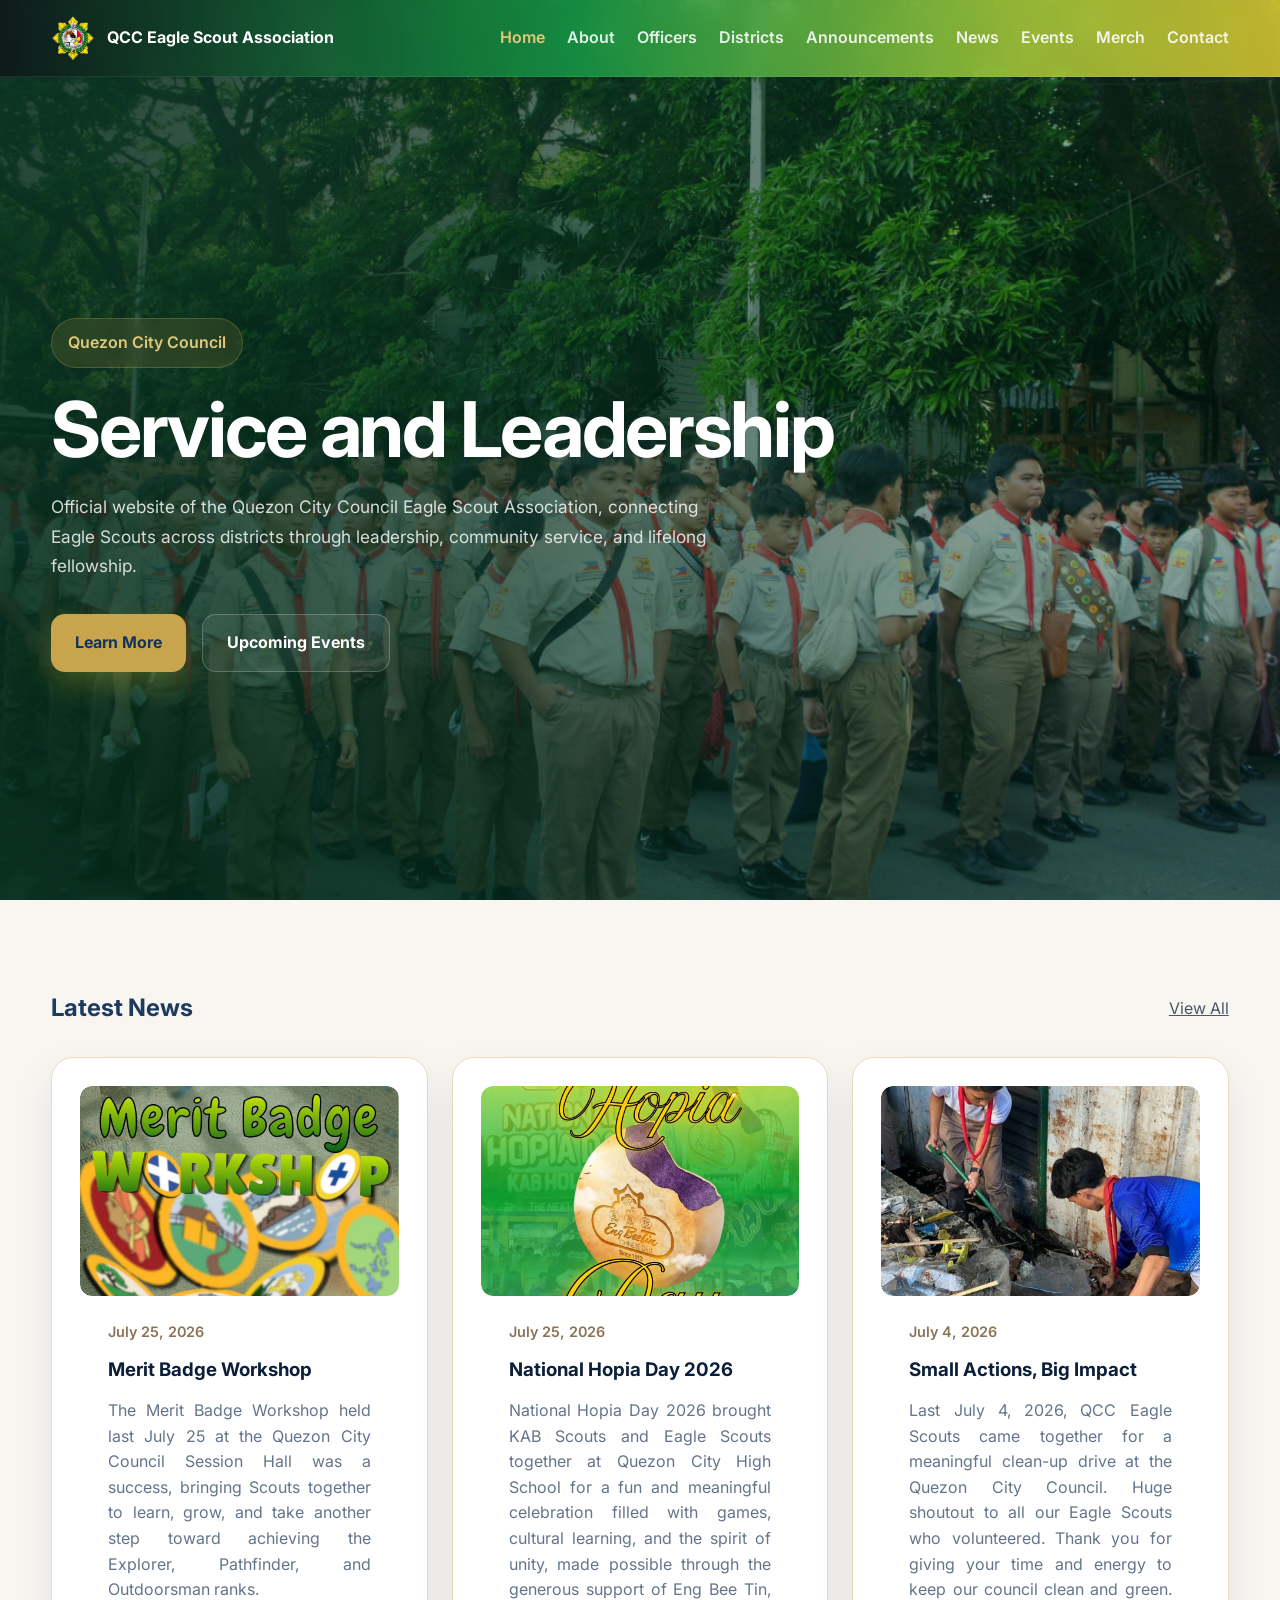
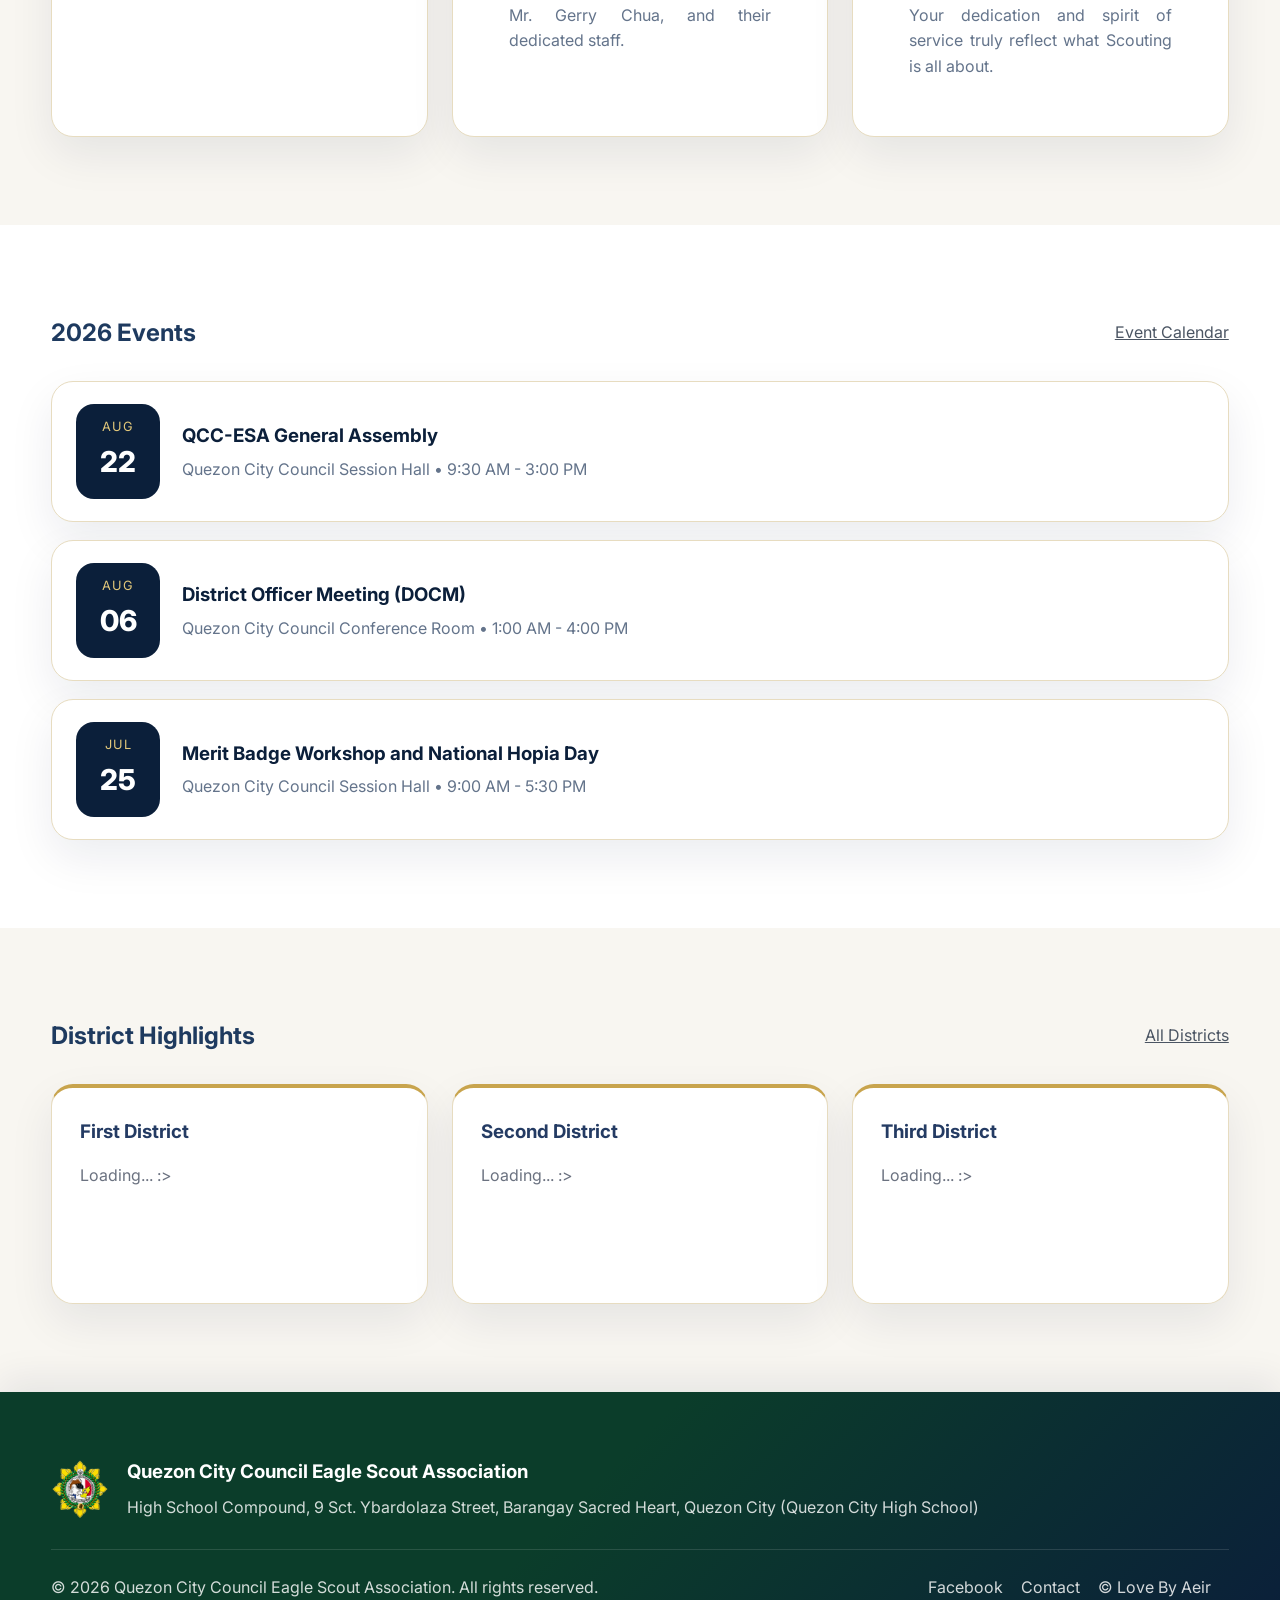
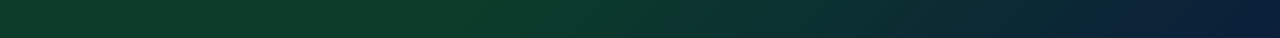
==== index.html @ 5781ea24 "add officer page adjust css" ====
<!DOCTYPE html>
<html lang="en">
<head>
  <meta charset="UTF-8" />
  <meta name="viewport" content="width=device-width, initial-scale=1.0" />
  <title>QCC Eagle Scout Association</title>

  <link rel="preconnect" href="https://fonts.googleapis.com">
  <link rel="preconnect" href="https://fonts.gstatic.com" crossorigin>
  <link href="https://fonts.googleapis.com/css2?family=Cormorant+Garamond:wght@500;600;700&family=Inter:wght@400;500;600;700&display=swap" rel="stylesheet">

  <link rel="stylesheet" href="css/style.css">
</head>
<body>

<header class="navbar">
  <div class="container nav-content">

    <a href="index.html" class="logo">
      <img src="images/logo.png" alt="QCC-ESA Logo">
      <span>QCC Eagle Scout Association</span>
    </a>

    <nav>
     <a href="index.html">Home</a>
     <a href="about.html">About</a>
     <a href="officers.html">Officers</a>
     <a href="districts.html">Districts</a>
     <a href="announcements.html">Announcements</a>
     <a href="news.html">News</a>
     <a href="events.html">Events</a>
     <a href="merch.html">Merch</a>
     <a href="contact.html">Contact</a>
    </nav>

  </div>
</header>

<section class="hero hero-index">

  <div class="hero-overlay"></div>

  <div class="container hero-content">

    <div class="hero-badge">
      Quezon City Council
    </div>

    <h1>
      Service and Leadership
    </h1>

    <p>
      Official website of the Quezon City Council Eagle Scout Association,
      connecting Eagle Scouts across districts through leadership,
      community service, and lifelong fellowship.
    </p>

    <div class="hero-buttons">
      <a href="about.html" class="btn btn-primary">
        Learn More
      </a>

      <a href="events.html" class="btn btn-secondary">
        Upcoming Events
      </a>
    </div>

</section>

<section class="section">

  <div class="container">

    <div class="section-header">
      <h2>Latest News</h2>
      <a href="news.html" class="view-all">
        View All
      </a>
    </div>

    <div class="grid three">

      <article class="card news-card">

        <div class="news-image">
          <img 
            src="images/news-merit-badge.jpg" 
            alt="Merit Badge Workshop"
          >
        </div>

        <div class="news-content">

          <span class="card-date">
            July 25, 2026
          </span>

          <h3>
            Merit Badge Workshop
          </h3>

          <p>
            The Merit Badge Workshop held last July 25 at the Quezon City
            Council Session Hall was a success, bringing Scouts together
            to learn, grow, and take another step toward achieving the
            Explorer, Pathfinder, and Outdoorsman ranks.
          </p>

        </div>

      </article>


      <article class="card news-card">

        <div class="news-image">
          <img 
            src="images/news-hopia-day.jpg" 
            alt="National Hopia Day 2026"
          >
        </div>

        <div class="news-content">

          <span class="card-date">
            July 25, 2026
          </span>

          <h3>
            National Hopia Day 2026
          </h3>

          <p>
            National Hopia Day 2026 brought KAB Scouts and Eagle Scouts
            together at Quezon City High School for a fun and meaningful
            celebration filled with games, cultural learning, and the
            spirit of unity, made possible through the generous support
            of Eng Bee Tin, Mr. Gerry Chua, and their dedicated staff.
          </p>

        </div>

      </article>


      <article class="card news-card">

        <div class="news-image">
          <img 
            src="images/news-cleanup.jpg" 
            alt="Community Clean-up Drive"
          >
        </div>

        <div class="news-content">

          <span class="card-date">
            July 4, 2026
          </span>

          <h3>
            Small Actions, Big Impact
          </h3>

          <p>
            Last July 4, 2026, QCC Eagle Scouts came together for a
            meaningful clean-up drive at the Quezon City Council.
            Huge shoutout to all our Eagle Scouts who volunteered.
            Thank you for giving your time and energy to keep our
            council clean and green. Your dedication and spirit of
            service truly reflect what Scouting is all about.
          </p>

        </div>

      </article>

    </div>

  </div>

</section>

<section class="section section-light">

  <div class="container">

    <div class="section-header">
      <h2>2026 Events</h2>
      <a href="events.html" class="view-all">
        Event Calendar
      </a>
    </div>

    <div class="events-list">

      <div class="event-item">

        <div class="event-date">
          <span class="month">AUG</span>
          <span class="day">22</span>
        </div>

        <div class="event-info">
          <h3>QCC-ESA General Assembly</h3>
          <p>Quezon City Council Session Hall • 9:30 AM - 3:00 PM</p>
        </div>

      </div>

      <div class="event-item">

        <div class="event-date">
          <span class="month">AUG</span>
          <span class="day">06</span>
        </div>

        <div class="event-info">
          <h3>District Officer Meeting (DOCM)</h3>
          <p>Quezon City Council Conference Room • 1:00 AM - 4:00 PM</p>
        </div>

      </div>

      <div class="event-item">

        <div class="event-date">
          <span class="month">JUL</span>
          <span class="day">25</span>
        </div>

        <div class="event-info">
          <h3>Merit Badge Workshop and National Hopia Day</h3>
          <p>Quezon City Council Session Hall • 9:00 AM - 5:30 PM</p>
        </div>

      </div>

    </div>

  </div>

</section>

<section class="section">

  <div class="container">

    <div class="section-header">
      <h2>District Highlights</h2>
      <a href="districts.html" class="view-all">
        All Districts
      </a>
    </div>

    <div class="grid three">

      <div class="card district-card">

        <h3>First District</h3>

        <p>
          Loading... :>
        </p>

      </div>

      <div class="card district-card">

        <h3>Second District</h3>

        <p>
          Loading... :>
        </p>

      </div>

      <div class="card district-card">

        <h3>Third District</h3>

        <p>
          Loading... :>
        </p>

      </div>

    </div>

  </div>

</section>

<footer class="footer">

  <div class="container footer-content">

    <div class="footer-brand">

      <img src="images/logo.png" alt="QCC-ESA Logo">

      <div>

        <h3>Quezon City Council Eagle Scout Association</h3>

        <p>
          High School Compound, 9 Sct. Ybardolaza Street, Barangay Sacred Heart, Quezon City (Quezon City High School)
        </p>

      </div>

    </div>

    <div class="footer-bottom">

      <p>© 2026 Quezon City Council Eagle Scout Association. All rights reserved.</p>

      <div class="footer-links">
        <a href="https://www.facebook.com/qceaglescout" target="_blank" rel="noreferrer">Facebook</a>
        <a href="contact.html">Contact</a>
         <a href="https://www.facebook.com/aeirplx" target="_blank" rel="noopener noreferrer">
    © Love By Aeir
  </a>
</p>
      </div>

    </div>

  </div>

</footer>

<script src="js/script.js"></script>


</body>
</html>
---- css/style.css ----
@import url('https://fonts.googleapis.com/css2?family=Inter:wght@400;500;600;700;800&display=swap');

/* ============================================================
   QCC-ESA MODERN UI
   COMPLETE CSS
   ============================================================ */


/* ============================================================
   1. VARIABLES
   ============================================================ */

:root {
  --navy: #0b1f3a;
  --navy-light: #13294b;

  --green: #169d48;
  --green-dark: #0e7a3a;
  --green-light: #8fcb3c;

  --gold: #c8a44d;
  --gold-light: #e3c87a;

  --ivory: #f8f6f1;
  --white: #ffffff;

  --text: #1f2937;
  --muted: #64748b;

  --border: #e7dcc0;

  --shadow: 0 18px 45px rgba(11, 31, 58, 0.08);
}


/* ============================================================
   2. RESET / BASE
   ============================================================ */

* {
  margin: 0;
  padding: 0;
  box-sizing: border-box;
}

html {
  scroll-behavior: smooth;
}

body {
  font-family: 'Inter', sans-serif;
  background: var(--ivory);
  color: var(--text);
  line-height: 1.7;
}

img {
  max-width: 100%;
  display: block;
}

.container {
  width: min(1180px, 92%);
  margin: 0 auto;
}


/* ============================================================
   3. NAVBAR
   ============================================================ */

.navbar {
  position: fixed;
  inset: 0 0 auto 0;
  z-index: 1000;

  background: linear-gradient(
    90deg,
    rgba(14, 22, 25, 0.88) 0%,
    rgba(22, 157, 72, 0.82) 45%,
    rgba(184, 216, 61, 0.78) 80%,
    rgba(237, 215, 52, 0.78) 100%
  ) !important;

  backdrop-filter: blur(10px);
  -webkit-backdrop-filter: blur(10px);

  border-bottom: 1px solid rgba(255, 255, 255, 0.08);

  box-shadow:
    0 4px 20px rgba(8, 54, 31, 0.12);
}

.navbar::before {
  content: "";

  position: absolute;
  top: 0;
  left: -35%;

  width: 25%;
  height: 100%;

  background: linear-gradient(
    90deg,
    transparent,
    rgba(255, 255, 255, 0.18),
    transparent
  );

  transform: skewX(-20deg);

  animation: navbarShine 8s ease-in-out infinite;

  pointer-events: none;
}

@keyframes navbarShine {

  0% {
    left: -35%;
  }

  55% {
    left: 120%;
  }

  100% {
    left: 120%;
  }

}

.navbar .nav-content {
  position: relative;
  z-index: 2;
}

.nav-content {
  display: flex;
  align-items: center;
  justify-content: space-between;

  padding: 16px 0;
}

.logo {
  display: flex;
  align-items: center;

  gap: 12px;

  text-decoration: none;
  color: var(--white);

  font-weight: 700;
}

.logo img {
  width: 44px;
  height: 44px;
}

nav {
  display: flex;
  gap: 22px;
}

nav a {
  color: rgba(255, 255, 255, 0.88);

  text-decoration: none;

  font-weight: 600;

  transition: color 0.25s ease;
}

nav a:hover,
nav a.active {
  color: var(--gold-light);
}


/* ============================================================
   4. HERO
   ============================================================ */

.hero {
  position: relative;

  min-height: 100vh;

  display: flex;
  align-items: center;
}


/* INDEX */

.hero-index {
  background:
    linear-gradient(
      90deg,
      rgba(5, 45, 27, 0.88) 0%,
      rgba(5, 45, 27, 0.72) 40%,
      rgba(5, 45, 27, 0.52) 70%,
      rgba(5, 45, 27, 0.38) 100%
    ),
    url('../images/hero-index.jpg') center/cover no-repeat;
}


/* ABOUT */

.hero-about {
  background:
    linear-gradient(
      90deg,
      rgba(11, 31, 58, 0.88) 0%,
      rgba(11, 31, 58, 0.72) 40%,
      rgba(11, 31, 58, 0.52) 70%,
      rgba(11, 31, 58, 0.38) 100%
    ),
    url('../images/hero-about.jpg') center/cover no-repeat;
}


/* OFFICERS */

.hero-officers {
  background:
    linear-gradient(
      90deg,
      rgba(7, 29, 53, 0.88) 0%,
      rgba(7, 29, 53, 0.72) 40%,
      rgba(7, 29, 53, 0.52) 70%,
      rgba(7, 29, 53, 0.38) 100%
    ),
    url('../images/hero-officers.jpg') center/cover no-repeat;
}

.hero-overlay {
  position: absolute;
  inset: 0;
}

.hero-content {
  position: relative;
  z-index: 2;

  color: var(--white);

  padding-top: 90px;
}

.hero-badge {
  display: inline-flex;
  align-items: center;

  padding: 10px 16px;

  border-radius: 999px;

  background: rgba(200, 164, 77, 0.15);

  color: var(--gold-light);

  border: 1px solid rgba(200, 164, 77, 0.28);

  margin-bottom: 22px;

  font-weight: 600;

  backdrop-filter: blur(8px);
}

.hero h1 {
  font-size: clamp(2.8rem, 6vw, 4.8rem);

  line-height: 1.05;

  letter-spacing: -0.03em;

  max-width: 860px;

  margin-bottom: 22px;
}

.hero p {
  max-width: 680px;

  color: rgba(255, 255, 255, 0.82);

  font-size: 1.08rem;

  margin-bottom: 34px;
}

.hero-buttons {
  display: flex;

  gap: 16px;

  flex-wrap: wrap;
}


/* ============================================================
   5. BUTTONS
   ============================================================ */

.btn {
  display: inline-flex;

  align-items: center;
  justify-content: center;

  padding: 14px 24px;

  border-radius: 14px;

  text-decoration: none;

  font-weight: 700;

  transition:
    transform 0.2s ease,
    box-shadow 0.2s ease;
}

.btn:hover {
  transform: translateY(-2px);
}

.btn-primary {
  background: var(--gold);

  color: #12345a;

  box-shadow:
    0 12px 30px rgba(237, 215, 52, 0.25);
}

.btn-secondary {
  color: var(--white);

  border: 1px solid rgba(255, 255, 255, 0.22);

  background: rgba(255, 255, 255, 0.06);
}


/* ============================================================
   6. SECTIONS
   ============================================================ */

.section {
  padding: 88px 0;
}

.section-light {
  background: var(--white);
}

.section-header {
  display: flex;

  align-items: center;
  justify-content: space-between;

  margin-bottom: 28px;

  gap: 16px;
}

.section h2 {
  color: #1e3a5f;
}

.view-all {
  color: #4b5563;
}

.view-all:hover {
  color: #c8a44d;
}


/* ============================================================
   7. GENERIC GRIDS
   ============================================================ */

.grid {
  display: grid;

  gap: 24px;
}

.grid.three {
  grid-template-columns:
    repeat(3, minmax(0, 1fr));
}

.grid.two {
  display: grid;

  grid-template-columns:
    repeat(2, minmax(0, 1fr));

  gap: 24px;
}


/* ============================================================
   8. GENERIC CARDS
   ============================================================ */

.card {
  height: auto;

  min-height: 220px;

  overflow: visible;

  background: var(--white);

  border: 1px solid var(--border);

  border-radius: 22px;

  padding: 28px;

  box-shadow: var(--shadow);

  transition:
    transform 0.22s ease,
    box-shadow 0.22s ease;
}

.card:hover {
  transform: translateY(-6px);

  box-shadow:
    0 24px 55px rgba(11, 31, 58, 0.12);
}

.card-date {
  display: inline-block;

  color: #8b7355;

  font-size: 0.9rem;

  font-weight: 600;

  margin-bottom: 12px;
}

.card h3 {
  color: var(--navy);

  margin-bottom: 12px;
}

.card p {
  display: block;

  color: var(--muted);

  text-align: justify;

  line-height: 1.6;

  margin-top: 15px;
}


/* ============================================================
   9. EVENTS
   ============================================================ */

.events-list {
  display: flex;

  flex-direction: column;

  gap: 18px;
}

.event-item {
  display: flex;

  align-items: center;

  gap: 22px;

  background: var(--white);

  border: 1px solid var(--border);

  border-radius: 22px;

  padding: 22px 24px;

  box-shadow: var(--shadow);
}

.event-date {
  width: 84px;
  min-width: 84px;

  border-radius: 18px;

  background: var(--navy);

  color: var(--white);

  text-align: center;

  padding: 12px 8px;
}

.event-date .month {
  display: block;

  font-size: 0.8rem;

  color: var(--gold-light);

  letter-spacing: 0.08em;
}

.event-date .day {
  display: block;

  font-size: 1.8rem;

  font-weight: 800;
}

.event-info h3 {
  color: var(--navy);

  margin-bottom: 4px;
}

.event-info p {
  color: var(--muted);
}


/* ============================================================
   10. DISTRICT GENERIC CARDS
   ============================================================ */

.district-card {
  border-top: 4px solid var(--gold);
}

.district-card h3 {
  color: #243b63;
}

.district-card p {
  color: #6b7280;
}


/* ============================================================
   11. FOOTER
   ============================================================ */

.footer {
  background: linear-gradient(
    135deg,
    #0b3d2a 0%,
    #0b3d2a 45%,
    #0b1f3a 100%
  ) !important;

  color: rgba(255, 255, 255, 0.82);

  padding: 64px 0 36px;

  box-shadow:
    0 -12px 35px rgba(11, 31, 58, 0.08);
}

.footer-brand {
  display: flex;

  align-items: center;

  gap: 18px;

  margin-bottom: 28px;
}

.footer-brand img {
  width: 58px;
  height: 58px;
}

.footer-brand h3 {
  color: var(--white);

  margin-bottom: 6px;
}

.footer-bottom {
  display: flex;

  align-items: center;
  justify-content: space-between;

  gap: 16px;

  border-top:
    1px solid rgba(255, 255, 255, 0.12);

  padding-top: 24px;
}

.footer-links {
  display: flex;

  gap: 18px;
}

.footer-links a {
  color: rgba(255, 255, 255, 0.82);

  text-decoration: none;
}

.footer-links a:hover {
  color: var(--gold-light);
}


/* ============================================================
   12. HISTORY
   ============================================================ */

.history-section {
  position: relative;

  overflow: hidden;

  background: var(--ivory);
}

.history-section::before {
  content: "";

  position: absolute;

  top: 0;
  right: 0;
  bottom: 0;

  width: 65%;

  background:
    linear-gradient(
      to right,
      var(--ivory) 0%,
      rgba(248, 246, 241, 0.75) 35%,
      rgba(248, 246, 241, 0.25) 100%
    ),
    url("../images/history.jpg") center / cover no-repeat;

  opacity: 0.75;

  z-index: 0;
}

.history-section .container,
.history-section .section-header {
  position: relative;

  z-index: 2;
}

.history-card {
  position: relative;

  z-index: 2;

  background: #ffffff;

  border: 1px solid var(--border);

  border-radius: 22px;

  padding: 32px;

  box-shadow:
    0 20px 50px rgba(11, 31, 58, 0.10),
    0 4px 15px rgba(11, 31, 58, 0.04);
}

.history-card p {
  position: relative;

  z-index: 3;

  color: var(--muted);

  text-align: justify;

  line-height: 1.6;

  margin-top: 15px;
}


/* ============================================================
   13. PREAMBLE
   ============================================================ */

.pre-humble-section {
  padding: 90px 20px;

  background: #f5f5f2;
}

.pre-humble-container {
  position: relative;

  z-index: 2;

  max-width: 1056px;

  margin: 0 auto;

  padding: 55px 65px;

  background: rgba(255, 255, 255, 0.96);

  border-radius: 24px;

  text-align: center;

  box-shadow:
    0 20px 50px rgba(15, 43, 70, 0.08),
    0 4px 12px rgba(15, 43, 70, 0.04);
}

.pre-humble-container h2 {
  margin: 0 0 30px;

  color: #12345a;

  font-size: 42px;

  font-weight: 700;
}

.section-label {
  display: inline-block;

  padding: 9px 18px;

  border: 1px solid #c6a45b;

  border-radius: 30px;

  color: #b08a3c;

  font-weight: 600;

  font-size: 14px;

  margin-bottom: 15px;
}

.preamble-text {
  max-width: 850px;

  margin: 0 auto;

  color: #53657a;

  font-size: 17px;

  line-height: 1.9;

  text-align: justify;
}


/* ============================================================
   14. TIMELINE
   ============================================================ */

.timeline-card {
  background: #fff;

  border: 1px solid #e7dcc0;

  border-radius: 24px;

  overflow: hidden;

  box-shadow:
    0 12px 30px rgba(11, 31, 58, .06);

  margin-bottom: 32px;
}

.timeline-image {
  width: 100%;

  height: 400px;

  overflow: hidden;
}

.timeline-image img {
  width: 100%;
  height: 100%;

  object-fit: cover;

  display: block;
}

.timeline-content {
  display: flex;

  gap: 24px;

  padding: 28px;
}

.timeline-badge {
  width: 90px;
  min-width: 90px;

  height: 90px;

  background: #0b1f3a;

  border-radius: 20px;

  display: flex;

  flex-direction: column;

  align-items: center;
  justify-content: center;

  color: #fff;
}

.timeline-badge .year {
  font-size: 14px;

  color: #e3c87a;

  font-weight: 700;
}

.timeline-badge .label {
  font-size: 28px;

  font-weight: 800;

  line-height: 1;
}

.timeline-text h3 {
  color: #0b1f3a;

  font-size: 2rem;

  margin-bottom: 12px;
}

.timeline-text p {
  color: #64748b;

  line-height: 1.8;
}


/* ============================================================
   15. NEWS CARD
   ============================================================ */

.news-card {
  overflow: hidden;
}

.news-image {
  width: 100%;

  height: 210px;

  overflow: hidden;

  border-radius: 12px;
}

.news-image img {
  width: 100%;
  height: 100%;

  object-fit: cover;

  display: block;

  border-radius: 12px;

  transition:
    transform 0.4s ease;
}

.news-card:hover .news-image img {
  transform: scale(1.05);
}

.news-content {
  padding: 24px 28px 28px;
}

.news-content .card-date {
  display: block;

  margin-bottom: 10px;
}

.news-content h3 {
  margin-bottom: 12px;
}

.news-content p {
  margin: 0;
}


/* ============================================================
   16. OFFICERS HERO
   ============================================================ */

.officers-hero {
  position: relative;

  padding-top: 150px;
  padding-bottom: 80px;

  color: var(--white);

  overflow: hidden;

  background: linear-gradient(
    135deg,
    #071d35 0%,
    #0b2b4a 55%,
    #13294b 100%
  );
}

.officers-hero::before {
  content: "";

  position: absolute;

  inset: 0;

  pointer-events: none;

  background: radial-gradient(
    circle at 85% 20%,
    rgba(200, 164, 77, 0.18),
    transparent 35%
  );
}

.officers-hero .container {
  position: relative;

  z-index: 2;
}

.officers-hero .eyebrow {
  color: var(--gold-light);
}

.officers-hero h1 {
  font-size: clamp(2.8rem, 6vw, 4.8rem);

  line-height: 1.05;

  letter-spacing: -0.03em;

  font-weight: 800;

  max-width: 860px;

  margin-bottom: 22px;

  color: var(--white);
}

.officers-hero p {
  max-width: 680px;

  font-size: 1.08rem;

  color: rgba(255, 255, 255, 0.82);
}


/* ============================================================
   17. OFFICERS SECTION
   ============================================================ */

.officers-section {
  position: relative;

  overflow: hidden;

  background:
    radial-gradient(
      circle at 10% 20%,
      rgba(11, 31, 58, 0.045),
      transparent 30%
    ),
    radial-gradient(
      circle at 90% 80%,
      rgba(200, 164, 77, 0.06),
      transparent 30%
    ),
    var(--ivory);

  padding: 90px 0;
}

.officers-section .container {
  position: relative;

  z-index: 2;
}

.officers-section .section-header {
  display: flex;

  justify-content: center;
  align-items: center;

  text-align: center;

  margin-bottom: 35px;
}

.officers-section .section-header > div {
  text-align: center;
}

.officers-section .section-header .card-date {
  display: block;

  margin-bottom: 6px;

  color: #a97916;

  font-size: 14px;

  font-weight: 600;
}

.officers-section .section-header h2 {
  margin: 0;

  color: var(--navy);

  font-size: 30px;

  font-weight: 700;
}

.officers-grid {
  display: grid;

  grid-template-columns:
    repeat(3, minmax(0, 1fr));

  gap: 24px;

  margin-top: 32px;
}

.officer-card {
  background: var(--white);

  border: 1px solid var(--border);

  border-radius: 18px;

  overflow: hidden;

  box-shadow:
    0 12px 30px rgba(11, 31, 58, 0.08);

  transition:
    transform 0.25s ease,
    box-shadow 0.25s ease,
    border-color 0.25s ease;
}

.officer-card:hover {
  transform: translateY(-6px);

  border-color: var(--gold);

  box-shadow:
    0 22px 45px rgba(11, 31, 58, 0.14);
}

.officer-card.featured {
  border-color: var(--gold);
}

.officer-image {
  width: 100%;

  height: 330px;

  overflow: hidden;

  background: #eeeae1;
}

.officer-image img {
  width: 100%;
  height: 100%;

  object-fit: cover;

  object-position: center;

  display: block;

  transition:
    transform 0.4s ease;
}

.officer-card:hover .officer-image img {
  transform: scale(1.03);
}

.officer-info {
  padding: 22px 24px 26px;

  background: var(--white);
}

.officer-position {
  display: block;

  margin-bottom: 8px;

  color: #9a7a35;

  font-size: 11px;

  font-weight: 800;

  letter-spacing: 1.3px;

  text-transform: uppercase;
}

.officer-info h3 {
  margin: 0 0 10px;

  color: var(--navy);

  font-size: 19px;

  line-height: 1.35;
}

.officer-info p {
  margin: 0;

  color: var(--muted);

  font-size: 14px;

  line-height: 1.65;
}


/* ============================================================
   18. PAST LEADERSHIP TERMS
   ============================================================ */

.past-terms-section {
  padding: 80px 0 120px;
}

.past-terms-grid {
  display: grid;

  grid-template-columns:
    repeat(2, minmax(0, 1fr));

  align-items: start;

  gap: 28px;

  max-width: 1100px;

  margin: 40px auto 0;
}


/* ============================================================
   TERM CARD
   ============================================================ */

.past-term-card {
  align-self: start;

  width: 100%;

  height: fit-content;

  background: #ffffff;

  border: 1px solid rgba(200, 164, 77, 0.55);

  border-radius: 20px;

  overflow: hidden;

  box-shadow:
    0 12px 30px rgba(11, 31, 58, 0.07);

  transition:
    box-shadow 0.25s ease,
    border-color 0.25s ease;
}

.past-term-card.open {
  border-color: rgba(200, 164, 77, 0.8);

  box-shadow:
    0 18px 40px rgba(11, 31, 58, 0.10);
}


/* ============================================================
   TERM BUTTON
   ============================================================ */

.past-term-toggle {
  width: 100%;

  min-height: 140px;

  border: none;

  background: linear-gradient(
    135deg,
    #0b1f3a 0%,
    #123b5d 50%,
    #0e7a3a 100%
  );

  cursor: pointer;

  display: flex;

  align-items: center;
  justify-content: space-between;

  padding: 26px;

  color: #ffffff;

  font: inherit;

  text-align: left;
}

.past-term-toggle:hover {
  background: linear-gradient(
    135deg,
    #0b1f3a 0%,
    #123b5d 45%,
    #169d48 100%
  );
}


/* ============================================================
   TERM TEXT
   ============================================================ */

.term-label {
  display: block;

  margin-bottom: 8px;

  color: #e3c87a;

  font-size: 11px;

  font-weight: 800;

  letter-spacing: 1.5px;
}

.past-term-toggle h3 {
  margin: 0;

  color: #ffffff;

  font-size: 27px;

  font-weight: 800;

  line-height: 1.2;
}


/* ============================================================
   COLLAPSE ICON
   ============================================================ */

.collapse-icon {
  flex-shrink: 0;

  width: 38px;
  height: 38px;

  display: flex;

  align-items: center;
  justify-content: center;

  border-radius: 50%;

  border: 1px solid rgba(255, 255, 255, 0.25);

  background: rgba(255, 255, 255, 0.10);

  color: #ffffff;

  font-size: 22px;

  font-weight: 500;

  transition: 0.25s ease;
}

.past-term-card.open .collapse-icon {
  background: #c8a44d;

  border-color: #c8a44d;

  color: #0b1f3a;
}


/* ============================================================
   TERM CONTENT
   ============================================================ */

.past-term-content {
  display: none;

  background: #ffffff;

  padding: 14px 24px 20px;
}

.past-term-card.open .past-term-content {
  display: block;

  animation:
    pastTermOpen 0.25s ease;
}

@keyframes pastTermOpen {

  from {
    opacity: 0;

    transform: translateY(-5px);
  }

  to {
    opacity: 1;

    transform: translateY(0);
  }

}


/* ============================================================
   OFFICER ROW
   ============================================================ */

.past-officer-row {
  min-height: 64px;

  display: flex;

  align-items: center;
  justify-content: space-between;

  gap: 20px;

  padding: 15px 2px;

  border-bottom: 1px solid #e7dcc0;
}

.past-officer-row:last-child {
  border-bottom: none;
}

.past-position {
  color: #31577e;

  font-size: 14px;

  font-weight: 700;
}

.past-name {
  color: #0b1f3a;

  font-size: 14px;

  font-weight: 600;

  text-align: right;
}


/* ============================================================
   19. DISTRICTS PAGE
   ============================================================ */

.districts-page {
  background:
    radial-gradient(
      circle at 10% 10%,
      rgba(22, 157, 72, 0.05),
      transparent 30%
    ),
    radial-gradient(
      circle at 90% 90%,
      rgba(200, 164, 77, 0.06),
      transparent 30%
    ),
    #f8f6f1;

  padding: 110px 0 90px;
}

.districts-container {
  width: min(1120px, 92%);

  margin: 0 auto;
}


/* ============================================================
   DISTRICTS PAGE HERO BACKGROUND
   ============================================================ */

.hero-districts {
  background:
    linear-gradient(
      90deg,
      rgba(11, 61, 42, 0.90) 0%,
      rgba(11, 61, 42, 0.75) 40%,
      rgba(11, 31, 58, 0.55) 70%,
      rgba(11, 31, 58, 0.40) 100%
    ),
    url('../images/hero-districts.jpg') center/cover no-repeat;
}

.districts-header > span {
  display: inline-block;

  margin-bottom: 10px;

  color: #a97916;

  font-size: 13px;

  font-weight: 800;

  letter-spacing: 1.8px;
}

.districts-header h1 {
  margin: 0 0 16px;

  color: #092746;

  font-size:
    clamp(2.2rem, 5vw, 3.6rem);

  line-height: 1.1;
}

.districts-header p {
  margin: 0;

  color: #64748b;

  line-height: 1.8;
}


/* ============================================================
   DISTRICT BLOCK
   ============================================================ */

.district-block {
  margin-bottom: 100px;
}

.district-block:last-child {
  margin-bottom: 0;
}


/* ============================================================
   DISTRICT TITLE
   ============================================================ */

.district-title {
  margin-bottom: 30px;

  padding-left: 20px;

  border-left: 4px solid #169d48;
}

.district-title span {
  color: #a97916;

  font-size: 11px;

  font-weight: 800;

  letter-spacing: 1.5px;
}

.district-title h2 {
  margin: 4px 0 0;

  color: #092746;

  font-size: 30px;
}


/* ============================================================
   DISTRICT SUBTITLE
   ============================================================ */

.district-subtitle {
  margin: 32px 0 18px;
}

.district-subtitle h3 {
  margin: 0;

  color: #092746;

  font-size: 20px;
}


/* ============================================================
   DISTRICT ADVISORY GROUP
   ============================================================ */

.district-advisory-grid {
  display: grid;

  grid-template-columns:
    repeat(3, minmax(0, 1fr));

  gap: 20px;
}

.district-advisory-card {
  background: #ffffff;

  border: 1px solid rgba(22, 157, 72, 0.18);

  border-radius: 18px;

  overflow: hidden;

  box-shadow:
    0 12px 30px rgba(9, 39, 70, 0.07);

  transition:
    transform 0.25s ease,
    box-shadow 0.25s ease;
}

.district-advisory-card:hover {
  transform: translateY(-5px);

  box-shadow:
    0 18px 38px rgba(9, 39, 70, 0.12);
}

.district-advisory-image {
  height: 260px;

  overflow: hidden;

  background: #e9eee9;
}

.district-advisory-image img {
  width: 100%;
  height: 100%;

  object-fit: cover;

  display: block;

  transition:
    transform 0.4s ease;
}

.district-advisory-card:hover img {
  transform: scale(1.03);
}

.district-advisory-info {
  padding: 20px;
}

.district-advisory-info h4 {
  margin: 0 0 5px;

  color: #092746;

  font-size: 17px;
}

.district-advisory-info p {
  margin: 0;

  color: #a97916;

  font-size: 13px;

  font-weight: 700;
}


/* ============================================================
   DISTRICT OFFICER CARD
   ============================================================ */

.district-officer-card {
  position: relative;

  background: #ffffff;

  border: 1px solid rgba(22, 157, 72, 0.2);

  border-radius: 22px;

  overflow: hidden;

  box-shadow:
    0 18px 45px rgba(9, 39, 70, 0.08);
}


/* Small accent line */

.district-officer-card::before {
  content: "";

  display: block;

  height: 4px;

  background: linear-gradient(
    90deg,
    #0b1f3a,
    #169d48,
    #c8a44d
  );
}


/* ============================================================
   CHAIRPERSON + VICE CHAIRPERSON
   ============================================================ */

.district-officer-people {
  display: grid;

  grid-template-columns:
    repeat(2, 1fr);

  gap: 0;

  background:
    linear-gradient(
      135deg,
      #092746,
      #0b3d2a
    );

  padding: 28px;
}

.district-officer-person {
  text-align: center;

  color: #ffffff;

  padding: 10px 25px;
}

.district-officer-person
+ .district-officer-person {
  border-left:
    1px solid rgba(255, 255, 255, 0.15);
}

.district-officer-image {
  width: 150px;

  height: 150px;

  margin: 0 auto 15px;

  border-radius: 50%;

  overflow: hidden;

  border:
    4px solid rgba(227, 200, 122, 0.8);

  background: #ffffff;
}

.district-officer-image img {
  width: 100%;
  height: 100%;

  object-fit: cover;

  display: block;
}

.district-officer-person span {
  display: block;

  color: #e3c87a;

  font-size: 10px;

  font-weight: 800;

  letter-spacing: 1.4px;
}

.district-officer-person h4 {
  margin: 5px 0 0;

  font-size: 18px;
}


/* ============================================================
   OTHER DISTRICT OFFICERS
   ============================================================ */

.district-officers-list {
  display: grid;

  grid-template-columns:
    repeat(4, 1fr);

  border-bottom: 1px solid #e7dcc0;
}

.district-officers-list > div {
  padding: 18px 20px;

  text-align: center;

  border-right: 1px solid #e7dcc0;
}

.district-officers-list > div:last-child {
  border-right: none;
}

.district-officers-list span {
  display: block;

  margin-bottom: 5px;

  color: #a97916;

  font-size: 10px;

  font-weight: 800;

  letter-spacing: 1px;

  text-transform: uppercase;
}

.district-officers-list strong {
  color: #092746;

  font-size: 14px;
}


/* ============================================================
   INSTITUTIONAL REPRESENTATIVES
   ============================================================ */

.district-institutions {
  padding: 25px;
}

.district-institutions-header {
  margin-bottom: 15px;
}

.district-institutions-header span {
  color: #a97916;

  font-size: 10px;

  font-weight: 800;

  letter-spacing: 1.4px;
}

.district-institutions-header h4 {
  margin: 3px 0 0;

  color: #092746;

  font-size: 19px;
}


/* ============================================================
   INSTITUTION TABLE
   ============================================================ */

.district-institution-row {
  display: grid;

  grid-template-columns:
    1fr 1fr;

  gap: 20px;

  padding: 14px 16px;

  border-top: 1px solid #e7dcc0;
}

.district-institution-row span {
  color: #64748b;
}

.district-institution-row strong {
  color: #092746;

  font-weight: 600;
}


/* ============================================================
   20. RESPONSIVE
   ============================================================ */

@media (max-width: 980px) {

  nav {
    display: none;
  }

  .grid.three,
  .grid.two {
    grid-template-columns: 1fr;
  }

  .section-header {
    flex-direction: column;

    align-items: flex-start;
  }

  .footer-bottom {
    flex-direction: column;

    align-items: flex-start;
  }

  .hero-buttons {
    width: 100%;
  }

  .btn {
    width: 100%;
  }

  .officers-grid {
    grid-template-columns:
      repeat(2, minmax(0, 1fr));
  }

  .district-advisory-grid {
    grid-template-columns:
      repeat(2, minmax(0, 1fr));
  }

  .district-officers-list {
    grid-template-columns:
      repeat(2, 1fr);
  }

  .district-officers-list > div:nth-child(2n) {
    border-right: none;
  }

}


/* ============================================================
   21. TABLET
   ============================================================ */

@media (max-width: 768px) {

  .pre-humble-container {
    padding: 40px 25px;
  }

  .pre-humble-container h2 {
    font-size: 32px;
  }

  .preamble-text {
    font-size: 16px;
  }

  .timeline-content {
    flex-direction: column;
  }

  .timeline-badge {
    width: 72px;

    height: 72px;
  }

  .timeline-image {
    height: 220px;
  }

  .timeline-text h3 {
    font-size: 1.6rem;
  }

  .past-terms-grid {
    grid-template-columns: 1fr;
  }

}


/* ============================================================
   22. MOBILE
   ============================================================ */

@media (max-width: 700px) {

  .past-terms-grid {
    grid-template-columns: 1fr;

    gap: 18px;
  }

  .past-term-toggle {
    min-height: 120px;

    padding: 22px;
  }

  .past-term-toggle h3 {
    font-size: 24px;
  }

}


/* ============================================================
   23. SMALL MOBILE
   ============================================================ */

@media (max-width: 640px) {

  .hero {
    min-height: 88vh;
  }

  .event-item {
    flex-direction: column;

    align-items: flex-start;
  }

  .event-date {
    width: 72px;

    min-width: 72px;
  }

  .officers-section {
    padding: 70px 0;
  }

  .officers-grid {
    grid-template-columns: 1fr;
  }

  .officer-image {
    height: 300px;
  }

}


/* ============================================================
   24. DISTRICT MOBILE
   ============================================================ */

@media (max-width: 600px) {

  .districts-page {
    padding: 90px 0 60px;
  }

  .districts-header {
    margin-bottom: 50px;
  }

  .district-title h2 {
    font-size: 25px;
  }

  .district-advisory-grid {
    grid-template-columns: 1fr;
  }

  .district-officer-people {
    grid-template-columns: 1fr;

    gap: 25px;
  }

  .district-officer-person
  + .district-officer-person {
    border-left: none;

    border-top:
      1px solid rgba(255,255,255,0.15);

    padding-top: 25px;
  }

  .district-officers-list {
    grid-template-columns: 1fr;
  }

  .district-officers-list > div {
    border-right: none;

    border-bottom:
      1px solid #e7dcc0;
  }

  .district-institution-row {
    grid-template-columns: 1fr;

    gap: 4px;
  }

}


/* ============================================================
   25. EXTRA SMALL SCREENS
   ============================================================ */

@media (max-width: 480px) {

  .container,
  .districts-container {
    width: 92%;
  }

  .hero-content {
    padding-top: 110px;
  }

  .hero h1 {
    font-size: 2.6rem;
  }

  .district-officer-people {
    padding: 20px 14px;
  }

  .district-officer-person {
    padding: 10px 12px;
  }

  .district-officer-image {
    width: 125px;

    height: 125px;
  }

  .district-institutions {
    padding: 18px;
  }

}
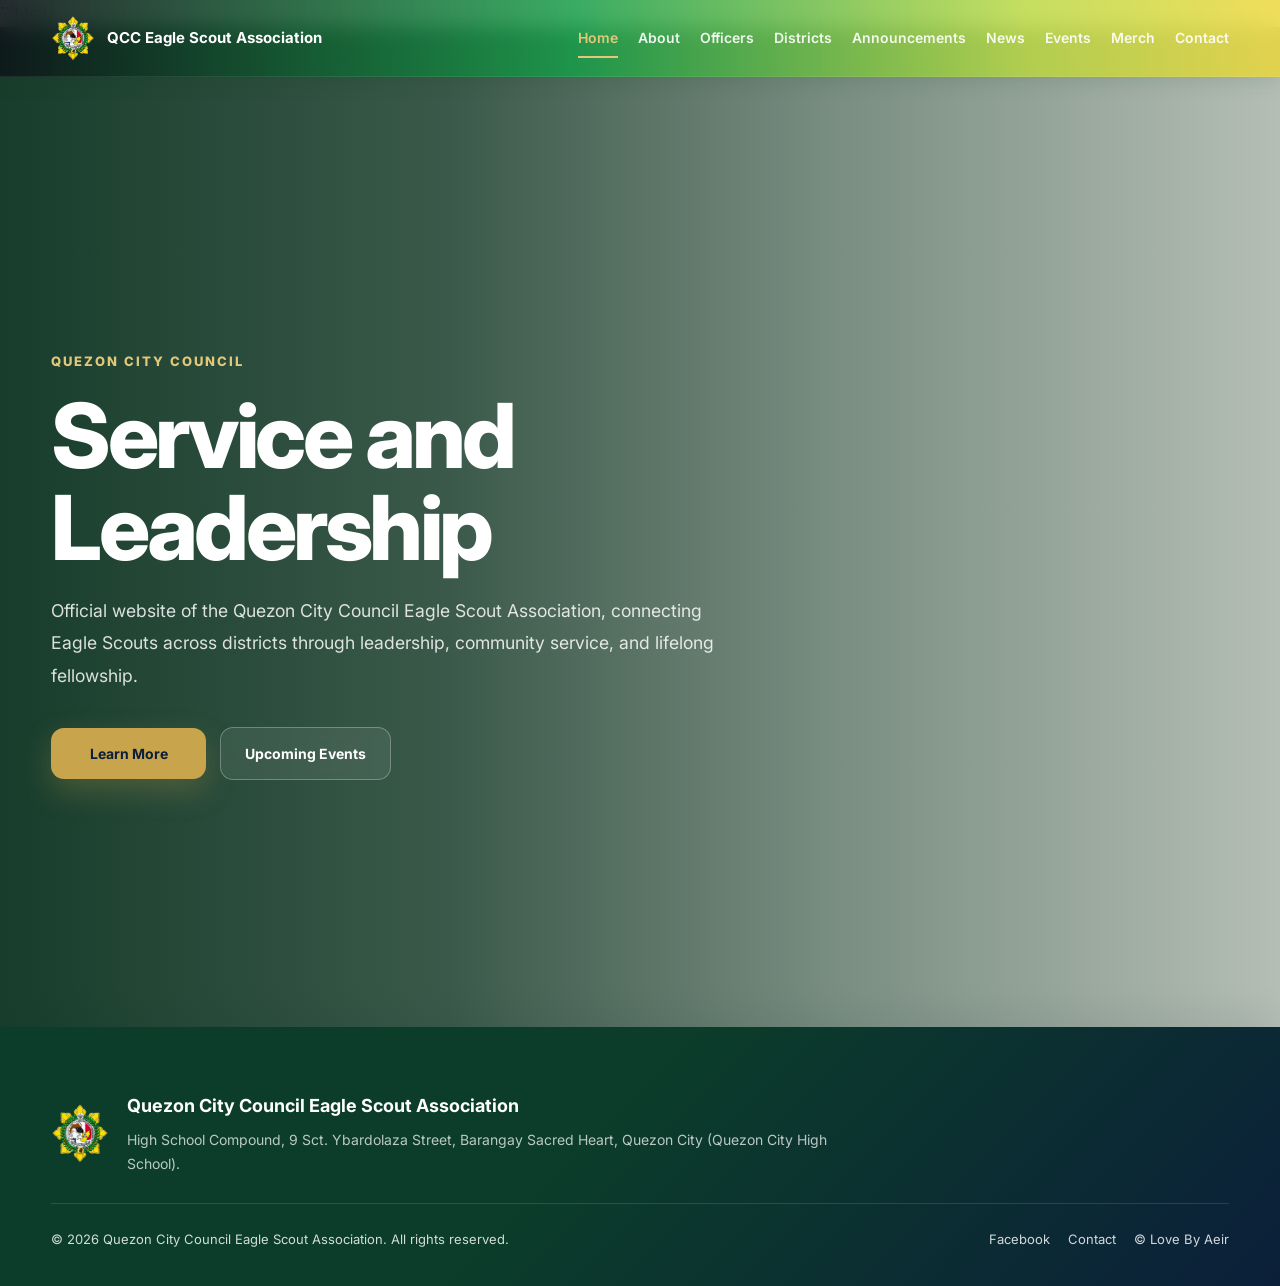
==== commit d1df2939: "reset all pages" ====
--- a/index.html
+++ b/index.html
@@ -1,50 +1,163 @@
+```html
 <!DOCTYPE html>
 <html lang="en">
+
 <head>
-  <meta charset="UTF-8" />
-  <meta name="viewport" content="width=device-width, initial-scale=1.0" />
+
+  <meta charset="UTF-8">
+  <meta name="viewport" content="width=device-width, initial-scale=1.0">
+
   <title>QCC Eagle Scout Association</title>
 
-  <link rel="preconnect" href="https://fonts.googleapis.com">
-  <link rel="preconnect" href="https://fonts.gstatic.com" crossorigin>
-  <link href="https://fonts.googleapis.com/css2?family=Cormorant+Garamond:wght@500;600;700&family=Inter:wght@400;500;600;700&display=swap" rel="stylesheet">
-
-  <link rel="stylesheet" href="css/style.css">
+  <link
+    rel="preconnect"
+    href="https://fonts.googleapis.com"
+  >
+
+  <link
+    rel="preconnect"
+    href="https://fonts.googleapis.com"
+    crossorigin
+  >
+
+  <link
+    href="https://fonts.googleapis.com/css2?family=Inter:wght@400;500;600;700;800&display=swap"
+    rel="stylesheet"
+  >
+
+  <link rel="stylesheet" href="css/navbar.css">
+  <link rel="stylesheet" href="css/index.css">
+
 </head>
+
 <body>
 
-<header class="navbar">
-  <div class="container nav-content">
-
-    <a href="index.html" class="logo">
-      <img src="images/logo.png" alt="QCC-ESA Logo">
-      <span>QCC Eagle Scout Association</span>
+
+<!-- ============================================================
+     NAVBAR
+     ============================================================ -->
+
+<header class="site-navbar">
+
+  <div class="site-navbar-inner">
+
+
+    <!-- LOGO -->
+
+    <a href="index.html" class="site-logo">
+
+      <img
+        src="images/logo.png"
+        alt="QCC-ESA Logo"
+      >
+
+      <span>
+        QCC Eagle Scout Association
+      </span>
+
     </a>
 
-    <nav>
-     <a href="index.html">Home</a>
-     <a href="about.html">About</a>
-     <a href="officers.html">Officers</a>
-     <a href="districts.html">Districts</a>
-     <a href="announcements.html">Announcements</a>
-     <a href="news.html">News</a>
-     <a href="events.html">Events</a>
-     <a href="merch.html">Merch</a>
-     <a href="contact.html">Contact</a>
+
+
+    <!-- MOBILE MENU BUTTON -->
+
+    <button
+      class="menu-toggle"
+      type="button"
+      aria-label="Open navigation menu"
+      aria-expanded="false"
+      aria-controls="site-navigation"
+    >
+
+      <span></span>
+      <span></span>
+      <span></span>
+
+    </button>
+
+
+
+    <!-- NAVIGATION -->
+
+    <nav
+      class="site-navigation"
+      id="site-navigation"
+      aria-label="Main navigation"
+    >
+
+      <a href="index.html" class="active">
+        Home
+      </a>
+
+      <a href="about.html">
+        About
+      </a>
+
+      <a href="officers.html">
+        Officers
+      </a>
+
+      <a href="districts.html">
+        Districts
+      </a>
+
+      <a href="announcements.html">
+        Announcements
+      </a>
+
+      <a href="news.html">
+        News
+      </a>
+
+      <a href="events.html">
+        Events
+      </a>
+
+      <a href="merch.html">
+        Merch
+      </a>
+
+      <a href="contact.html">
+        Contact
+      </a>
+
     </nav>
 
   </div>
+
 </header>
 
-<section class="hero hero-index">
-
-  <div class="hero-overlay"></div>
-
-  <div class="container hero-content">
-
-    <div class="hero-badge">
-      Quezon City Council
-    </div>
+
+
+<!-- MOBILE BACKDROP -->
+
+<div class="nav-backdrop"></div>
+
+
+
+<!-- ============================================================
+     MAIN
+     ============================================================ -->
+
+<main>
+
+  <!-- ==========================================================   
+       HOMEPAGE CONTENT
+       ========================================================== -->
+
+<!-- ============================================================
+     INDEX HERO
+     ============================================================ -->
+
+<section class="index-hero">
+
+  <div class="index-hero-overlay"></div>
+
+  <div class="index-hero-content">
+
+    <span class="index-hero-eyebrow">
+      QUEZON CITY COUNCIL
+    </span>
 
     <h1>
       Service and Leadership
@@ -56,283 +169,106 @@
       community service, and lifelong fellowship.
     </p>
 
-    <div class="hero-buttons">
-      <a href="about.html" class="btn btn-primary">
+    <div class="index-hero-buttons">
+
+      <a href="about.html" class="index-hero-button primary">
         Learn More
       </a>
 
-      <a href="events.html" class="btn btn-secondary">
+      <a href="events.html" class="index-hero-button secondary">
         Upcoming Events
       </a>
+
     </div>
 
+  </div>
+
 </section>
 
-<section class="section">
-
-  <div class="container">
-
-    <div class="section-header">
-      <h2>Latest News</h2>
-      <a href="news.html" class="view-all">
-        View All
-      </a>
+</main>
+
+
+
+</body>
+
+<!-- ============================================================
+     FOOTER
+     ============================================================ -->
+
+<footer class="site-footer">
+
+  <div class="site-footer-inner">
+
+
+    <!-- BRAND -->
+
+    <div class="footer-brand">
+
+      <img
+        src="images/logo.png"
+        alt="QCC-ESA Logo"
+      >
+
+      <div>
+
+        <h3>
+          Quezon City Council Eagle Scout Association
+        </h3>
+
+        <p>
+          High School Compound, 9 Sct. Ybardolaza Street,
+          Barangay Sacred Heart, Quezon City
+          (Quezon City High School).
+        </p>
+
+      </div>
+
     </div>
 
-    <div class="grid three">
-
-      <article class="card news-card">
-
-        <div class="news-image">
-          <img 
-            src="images/news-merit-badge.jpg" 
-            alt="Merit Badge Workshop"
-          >
-        </div>
-
-        <div class="news-content">
-
-          <span class="card-date">
-            July 25, 2026
-          </span>
-
-          <h3>
-            Merit Badge Workshop
-          </h3>
-
-          <p>
-            The Merit Badge Workshop held last July 25 at the Quezon City
-            Council Session Hall was a success, bringing Scouts together
-            to learn, grow, and take another step toward achieving the
-            Explorer, Pathfinder, and Outdoorsman ranks.
-          </p>
-
-        </div>
-
-      </article>
-
-
-      <article class="card news-card">
-
-        <div class="news-image">
-          <img 
-            src="images/news-hopia-day.jpg" 
-            alt="National Hopia Day 2026"
-          >
-        </div>
-
-        <div class="news-content">
-
-          <span class="card-date">
-            July 25, 2026
-          </span>
-
-          <h3>
-            National Hopia Day 2026
-          </h3>
-
-          <p>
-            National Hopia Day 2026 brought KAB Scouts and Eagle Scouts
-            together at Quezon City High School for a fun and meaningful
-            celebration filled with games, cultural learning, and the
-            spirit of unity, made possible through the generous support
-            of Eng Bee Tin, Mr. Gerry Chua, and their dedicated staff.
-          </p>
-
-        </div>
-
-      </article>
-
-
-      <article class="card news-card">
-
-        <div class="news-image">
-          <img 
-            src="images/news-cleanup.jpg" 
-            alt="Community Clean-up Drive"
-          >
-        </div>
-
-        <div class="news-content">
-
-          <span class="card-date">
-            July 4, 2026
-          </span>
-
-          <h3>
-            Small Actions, Big Impact
-          </h3>
-
-          <p>
-            Last July 4, 2026, QCC Eagle Scouts came together for a
-            meaningful clean-up drive at the Quezon City Council.
-            Huge shoutout to all our Eagle Scouts who volunteered.
-            Thank you for giving your time and energy to keep our
-            council clean and green. Your dedication and spirit of
-            service truly reflect what Scouting is all about.
-          </p>
-
-        </div>
-
-      </article>
+
+
+    <!-- FOOTER BOTTOM -->
+
+    <div class="footer-bottom">
+
+      <p>
+        © 2026 Quezon City Council Eagle Scout Association.
+        All rights reserved.
+      </p>
+
+
+      <div class="footer-links">
+
+        <a
+          href="https://www.facebook.com/qceaglescout"
+          target="_blank"
+          rel="noopener noreferrer"
+        >
+          Facebook
+        </a>
+
+        <a href="contact.html">
+          Contact
+        </a>
+
+        <a
+          href="https://www.facebook.com/aeirplx"
+          target="_blank"
+          rel="noopener noreferrer"
+        >
+          © Love By Aeir
+        </a>
+
+      </div>
 
     </div>
 
+
   </div>
-
-</section>
-
-<section class="section section-light">
-
-  <div class="container">
-
-    <div class="section-header">
-      <h2>2026 Events</h2>
-      <a href="events.html" class="view-all">
-        Event Calendar
-      </a>
-    </div>
-
-    <div class="events-list">
-
-      <div class="event-item">
-
-        <div class="event-date">
-          <span class="month">AUG</span>
-          <span class="day">22</span>
-        </div>
-
-        <div class="event-info">
-          <h3>QCC-ESA General Assembly</h3>
-          <p>Quezon City Council Session Hall • 9:30 AM - 3:00 PM</p>
-        </div>
-
-      </div>
-
-      <div class="event-item">
-
-        <div class="event-date">
-          <span class="month">AUG</span>
-          <span class="day">06</span>
-        </div>
-
-        <div class="event-info">
-          <h3>District Officer Meeting (DOCM)</h3>
-          <p>Quezon City Council Conference Room • 1:00 AM - 4:00 PM</p>
-        </div>
-
-      </div>
-
-      <div class="event-item">
-
-        <div class="event-date">
-          <span class="month">JUL</span>
-          <span class="day">25</span>
-        </div>
-
-        <div class="event-info">
-          <h3>Merit Badge Workshop and National Hopia Day</h3>
-          <p>Quezon City Council Session Hall • 9:00 AM - 5:30 PM</p>
-        </div>
-
-      </div>
-
-    </div>
-
-  </div>
-
-</section>
-
-<section class="section">
-
-  <div class="container">
-
-    <div class="section-header">
-      <h2>District Highlights</h2>
-      <a href="districts.html" class="view-all">
-        All Districts
-      </a>
-    </div>
-
-    <div class="grid three">
-
-      <div class="card district-card">
-
-        <h3>First District</h3>
-
-        <p>
-          Loading... :>
-        </p>
-
-      </div>
-
-      <div class="card district-card">
-
-        <h3>Second District</h3>
-
-        <p>
-          Loading... :>
-        </p>
-
-      </div>
-
-      <div class="card district-card">
-
-        <h3>Third District</h3>
-
-        <p>
-          Loading... :>
-        </p>
-
-      </div>
-
-    </div>
-
-  </div>
-
-</section>
-
-<footer class="footer">
-
-  <div class="container footer-content">
-
-    <div class="footer-brand">
-
-      <img src="images/logo.png" alt="QCC-ESA Logo">
-
-      <div>
-
-        <h3>Quezon City Council Eagle Scout Association</h3>
-
-        <p>
-          High School Compound, 9 Sct. Ybardolaza Street, Barangay Sacred Heart, Quezon City (Quezon City High School)
-        </p>
-
-      </div>
-
-    </div>
-
-    <div class="footer-bottom">
-
-      <p>© 2026 Quezon City Council Eagle Scout Association. All rights reserved.</p>
-
-      <div class="footer-links">
-        <a href="https://www.facebook.com/qceaglescout" target="_blank" rel="noreferrer">Facebook</a>
-        <a href="contact.html">Contact</a>
-         <a href="https://www.facebook.com/aeirplx" target="_blank" rel="noopener noreferrer">
-    © Love By Aeir
-  </a>
-</p>
-      </div>
-
-    </div>
-
-  </div>
-
 </footer>
 
-<script src="js/script.js"></script>
-
+
+<script src="js/navbar.js"></script>
 
 </body>
 </html>
--- a/css/navbar.css
+++ b/css/navbar.css
@@ -0,0 +1,1062 @@
+/* ============================================================
+   QCC-ESA SHARED NAVBAR + FOOTER
+   Desktop + Mobile
+   ============================================================ */
+
+
+/* ============================================================
+   1. VARIABLES
+   ============================================================ */
+
+:root {
+
+  --navy: #0b1f3a;
+  --navy-light: #13294b;
+
+  --green: #169d48;
+  --green-dark: #0e7a3a;
+  --green-light: #8fcb3c;
+
+  --gold: #c8a44d;
+  --gold-light: #e3c87a;
+
+  --ivory: #f8f6f1;
+  --white: #ffffff;
+
+  --text: #1f2937;
+  --muted: #64748b;
+
+  --border: #e7dcc0;
+
+  --shadow:
+    0 18px 45px rgba(11, 31, 58, 0.08);
+}
+
+
+/* ============================================================
+   2. RESET
+   ============================================================ */
+
+* {
+  margin: 0;
+  padding: 0;
+  box-sizing: border-box;
+}
+
+html {
+  scroll-behavior: smooth;
+}
+
+body {
+  min-height: 100vh;
+
+  margin: 0;
+  padding: 0;
+
+  font-family: "Inter", sans-serif;
+
+  background: var(--ivory);
+  color: var(--text);
+
+  line-height: 1.7;
+}
+
+img {
+  max-width: 100%;
+  display: block;
+}
+
+
+/* ============================================================
+   3. NAVBAR
+   ============================================================ */
+
+.site-navbar {
+
+  position: fixed;
+
+  top: 0;
+  left: 0;
+  right: 0;
+
+  z-index: 1000;
+
+  background:
+    linear-gradient(
+      90deg,
+      rgba(14, 22, 25, 0.90) 0%,
+      rgba(22, 157, 72, 0.84) 45%,
+      rgba(184, 216, 61, 0.80) 80%,
+      rgba(237, 215, 52, 0.80) 100%
+    );
+
+  backdrop-filter: blur(10px);
+  -webkit-backdrop-filter: blur(10px);
+
+  border-bottom:
+    1px solid rgba(255, 255, 255, 0.08);
+
+  box-shadow:
+    0 4px 20px rgba(8, 54, 31, 0.12);
+
+  overflow: hidden;
+}
+
+
+/* ============================================================
+   4. NAVBAR SHINE
+   ============================================================ */
+
+.site-navbar::before {
+
+  content: "";
+
+  position: absolute;
+
+  top: 0;
+  left: -30%;
+
+  width: 22%;
+  height: 100%;
+
+  background:
+    linear-gradient(
+      90deg,
+      transparent,
+      rgba(255, 255, 255, 0.18),
+      transparent
+    );
+
+  transform: skewX(-20deg);
+
+  animation:
+    navbarShine 8s ease-in-out infinite;
+
+  pointer-events: none;
+}
+
+@keyframes navbarShine {
+
+  0% {
+    left: -30%;
+  }
+
+  55% {
+    left: 120%;
+  }
+
+  100% {
+    left: 120%;
+  }
+
+}
+
+
+/* ============================================================
+   5. NAVBAR INNER
+   ============================================================ */
+
+.site-navbar-inner {
+
+  position: relative;
+  z-index: 2;
+
+  width: min(1180px, 92%);
+
+  min-height: 76px;
+
+  margin: 0 auto;
+
+  display: flex;
+
+  align-items: center;
+
+  justify-content: space-between;
+
+  gap: 25px;
+}
+
+
+/* ============================================================
+   6. LOGO
+   ============================================================ */
+
+.site-logo {
+
+  display: flex;
+
+  align-items: center;
+
+  gap: 12px;
+
+  color: #ffffff !important;
+
+  text-decoration: none !important;
+
+  font-size: 15px;
+
+  font-weight: 700;
+
+  white-space: nowrap;
+}
+
+.site-logo:visited,
+.site-logo:hover,
+.site-logo:active {
+  color: #ffffff !important;
+  text-decoration: none !important;
+}
+
+.site-logo span {
+  color: #ffffff !important;
+
+  text-decoration: none !important;
+
+  font-weight: 700;
+}
+
+.site-logo img {
+
+  width: 44px;
+  height: 44px;
+
+  object-fit: contain;
+}
+
+
+/* ============================================================
+   7. DESKTOP NAVIGATION
+   ============================================================ */
+
+.site-navigation {
+
+  display: flex;
+
+  align-items: center;
+
+  justify-content: flex-end;
+
+  gap: 20px;
+}
+
+.site-navigation a {
+
+  position: relative;
+
+  display: inline-block;
+
+  padding: 8px 0;
+
+  color:
+    rgba(255, 255, 255, 0.90) !important;
+
+  text-decoration: none !important;
+
+  font-size: 14px;
+
+  font-weight: 600;
+
+  transition:
+    color 0.25s ease;
+}
+
+
+/* GOLD UNDERLINE */
+
+.site-navigation a::after {
+
+  content: "";
+
+  position: absolute;
+
+  left: 0;
+  bottom: 0;
+
+  width: 0;
+  height: 2px;
+
+  background:
+    var(--gold-light);
+
+  transition:
+    width 0.25s ease;
+}
+
+.site-navigation a:hover,
+.site-navigation a.active {
+
+  color:
+    var(--gold-light) !important;
+}
+
+.site-navigation a:hover::after,
+.site-navigation a.active::after {
+
+  width: 100%;
+}
+
+
+/* ============================================================
+   8. MOBILE MENU BUTTON
+   ============================================================ */
+
+.menu-toggle {
+
+  display: none;
+
+  position: relative;
+
+  z-index: 1003;
+
+  width: 44px;
+  height: 44px;
+
+  padding: 9px;
+
+  border:
+    1px solid
+    rgba(255, 255, 255, 0.22);
+
+  border-radius: 12px;
+
+  background:
+    rgba(255, 255, 255, 0.08);
+
+  cursor: pointer;
+}
+
+.menu-toggle span {
+
+  display: block;
+
+  width: 100%;
+  height: 3px;
+
+  margin: 5px 0;
+
+  border-radius: 999px;
+
+  background:
+    #ffffff;
+
+  transition:
+    transform 0.3s ease,
+    opacity 0.3s ease;
+}
+
+
+/* ============================================================
+   9. MOBILE BACKDROP
+   ============================================================ */
+
+.nav-backdrop {
+
+  position: fixed;
+
+  inset: 0;
+
+  z-index: 1001;
+
+  background:
+    rgba(7, 15, 26, 0.58);
+
+  opacity: 0;
+
+  visibility: hidden;
+
+  pointer-events: none;
+
+  transition:
+    opacity 0.3s ease,
+    visibility 0.3s ease;
+}
+
+
+/* ============================================================
+   10. FOOTER
+   ============================================================ */
+
+.site-footer {
+
+  background:
+    linear-gradient(
+      135deg,
+      #0b3d2a 0%,
+      #0b3d2a 45%,
+      #0b1f3a 100%
+    );
+
+  color:
+    rgba(255, 255, 255, 0.82);
+
+  padding:
+    64px 0 36px;
+
+  box-shadow:
+    0 -12px 35px
+    rgba(11, 31, 58, 0.08);
+}
+
+.site-footer-inner {
+
+  width: min(1180px, 92%);
+
+  margin: 0 auto;
+}
+
+
+/* ============================================================
+   11. FOOTER BRAND
+   ============================================================ */
+
+.footer-brand {
+
+  display: flex;
+
+  align-items: center;
+
+  gap: 18px;
+
+  margin-bottom: 28px;
+}
+
+.footer-brand img {
+
+  width: 58px;
+  height: 58px;
+
+  object-fit: contain;
+}
+
+.footer-brand h3 {
+
+  margin-bottom: 6px;
+
+  color: #ffffff;
+
+  font-size: 18px;
+}
+
+.footer-brand p {
+
+  max-width: 720px;
+
+  margin: 0;
+
+  color:
+    rgba(255, 255, 255, 0.72);
+
+  font-size: 14px;
+
+  line-height: 1.7;
+}
+
+
+/* ============================================================
+   12. FOOTER BOTTOM
+   ============================================================ */
+
+.footer-bottom {
+
+  display: flex;
+
+  align-items: center;
+
+  justify-content: space-between;
+
+  gap: 20px;
+
+  padding-top: 24px;
+
+  border-top:
+    1px solid
+    rgba(255, 255, 255, 0.12);
+}
+
+.footer-bottom > p {
+
+  margin: 0;
+
+  font-size: 13px;
+}
+
+.footer-links {
+
+  display: flex;
+
+  align-items: center;
+
+  gap: 18px;
+}
+
+.footer-links a {
+
+  color:
+    rgba(255, 255, 255, 0.82);
+
+  text-decoration: none;
+
+  font-size: 13px;
+
+  transition:
+    color 0.25s ease;
+}
+
+.footer-links a:hover {
+
+  color:
+    var(--gold-light);
+}
+
+
+/* ============================================================
+   13. MOBILE NAVIGATION
+   ============================================================ */
+
+@media (max-width: 980px) {
+
+  .site-navbar-inner {
+    min-height: 72px;
+  }
+
+
+  /* HAMBURGER */
+
+  .menu-toggle {
+    display: block;
+  }
+
+
+  /* SLIDE MENU */
+
+  .site-navigation {
+
+    position: fixed;
+
+    top: 0;
+    right: 0;
+
+    z-index: 1002;
+
+    width: min(320px, 84vw);
+    height: 100vh;
+
+    padding:
+      100px 24px 30px;
+
+    display: flex;
+
+    flex-direction: column;
+
+    align-items: stretch;
+
+    justify-content: flex-start;
+
+    gap: 6px;
+
+    background:
+      linear-gradient(
+        180deg,
+        #0b1f3a 0%,
+        #13294b 100%
+      ) !important;
+
+    box-shadow:
+      -16px 0 40px
+      rgba(0, 0, 0, 0.30);
+
+    transform:
+      translateX(100%);
+
+    transition:
+      transform 0.35s ease;
+
+    overflow-y: auto;
+
+    visibility: visible;
+  }
+
+
+  /* OPEN */
+
+  body.menu-open .site-navigation {
+
+    transform:
+      translateX(0);
+  }
+
+
+  /* LINKS */
+
+  .site-navigation a {
+
+    display: block;
+
+    width: 100%;
+
+    padding:
+      14px 16px;
+
+    border-radius: 10px;
+
+    color:
+      rgba(255, 255, 255, 0.92) !important;
+
+    font-size: 15px;
+
+    font-weight: 600;
+  }
+
+  .site-navigation a::after {
+    display: none;
+  }
+
+  .site-navigation a:hover,
+  .site-navigation a.active {
+
+    background:
+      rgba(255, 255, 255, 0.09);
+
+    color:
+      var(--gold-light) !important;
+  }
+
+
+  /* BACKDROP */
+
+  body.menu-open .nav-backdrop {
+
+    opacity: 1;
+
+    visibility: visible;
+
+    pointer-events: auto;
+  }
+
+
+  /* PREVENT BODY SCROLL */
+
+  body.menu-open {
+    overflow: hidden;
+  }
+
+
+  /* HAMBURGER → X */
+
+  body.menu-open
+  .menu-toggle span:nth-child(1) {
+
+    transform:
+      translateY(8px)
+      rotate(45deg);
+  }
+
+  body.menu-open
+  .menu-toggle span:nth-child(2) {
+
+    opacity: 0;
+  }
+
+  body.menu-open
+  .menu-toggle span:nth-child(3) {
+
+    transform:
+      translateY(-8px)
+      rotate(-45deg);
+  }
+
+
+  /* FOOTER */
+
+  .footer-bottom {
+
+    flex-direction: column;
+
+    align-items: flex-start;
+  }
+
+}
+
+
+/* ============================================================
+   14. SMALL MOBILE
+   ============================================================ */
+
+@media (max-width: 600px) {
+
+  .site-logo {
+
+    font-size: 14px;
+  }
+
+  .site-logo img {
+
+    width: 40px;
+    height: 40px;
+  }
+
+  .site-footer {
+
+    padding:
+      50px 0 30px;
+  }
+
+  .footer-brand {
+
+    align-items: flex-start;
+  }
+
+  .footer-brand h3 {
+
+    font-size: 16px;
+  }
+
+  .footer-links {
+
+    flex-wrap: wrap;
+
+    gap:
+      12px 18px;
+  }
+
+}
+/* ============================================================
+   GLOBAL PAGE HEIGHT FIX
+   ============================================================ */
+
+html {
+  min-height: 100%;
+}
+
+body {
+  min-height: 100vh;
+
+  display: flex;
+  flex-direction: column;
+}
+
+main {
+  flex: 1 0 auto;
+}
+
+.site-footer {
+  flex-shrink: 0;
+  width: 100%;
+}
+/* ============================================================
+   MOBILE NAVIGATION
+   ============================================================ */
+
+@media (max-width: 980px) {
+
+  .site-navbar {
+    z-index: 1100;
+    overflow: visible;
+  }
+
+
+  /* ==========================================================
+     NAVBAR INNER
+     ========================================================== */
+
+  .site-navbar-inner {
+    min-height: 72px;
+
+    position: relative;
+
+    z-index: 1102;
+  }
+
+
+  /* ==========================================================
+     HAMBURGER
+     ========================================================== */
+
+  .menu-toggle {
+    display: block;
+
+    position: relative;
+
+    z-index: 1105;
+  }
+
+
+  /* ==========================================================
+     MOBILE DRAWER
+     ========================================================== */
+
+  .site-navigation {
+
+    position: fixed;
+
+    top: 72px;
+    right: 0;
+
+    z-index: 1101;
+
+    width: min(340px, 88vw);
+
+    height: calc(100vh - 72px);
+
+    padding: 24px 18px 30px;
+
+    display: flex;
+
+    flex-direction: column;
+
+    align-items: stretch;
+
+    justify-content: flex-start;
+
+    gap: 8px;
+
+
+    /* GLASS EFFECT */
+
+    background:
+      linear-gradient(
+        145deg,
+        rgba(11, 31, 58, 0.88) 0%,
+        rgba(19, 41, 75, 0.82) 48%,
+        rgba(14, 122, 58, 0.76) 100%
+      );
+
+    backdrop-filter: blur(18px) saturate(135%);
+    -webkit-backdrop-filter: blur(18px) saturate(135%);
+
+
+    /* BORDER */
+
+    border-left:
+      1px solid
+      rgba(255, 255, 255, 0.16);
+
+    border-top:
+      1px solid
+      rgba(255, 255, 255, 0.08);
+
+
+    /* SHADOW */
+
+    box-shadow:
+      -18px 0 45px
+      rgba(5, 20, 35, 0.30),
+
+      inset 1px 0 0
+      rgba(255, 255, 255, 0.05);
+
+
+    /* SLIDE */
+
+    transform:
+      translateX(100%);
+
+    transition:
+      transform 0.35s ease;
+
+
+    overflow-y: auto;
+
+    overscroll-behavior: contain;
+  }
+
+
+  /* ==========================================================
+     SUBTLE GLASS HIGHLIGHT
+     ========================================================== */
+
+  .site-navigation::before {
+
+    content: "";
+
+    position: absolute;
+
+    top: 0;
+    right: 0;
+    left: 0;
+
+    height: 1px;
+
+    background:
+      linear-gradient(
+        90deg,
+        transparent,
+        rgba(255,255,255,0.20),
+        transparent
+      );
+
+    pointer-events: none;
+  }
+
+
+  /* ==========================================================
+     OPEN
+     ========================================================== */
+
+  body.menu-open .site-navigation {
+    transform:
+      translateX(0);
+  }
+
+
+  /* ==========================================================
+     LINKS
+     ========================================================== */
+
+  .site-navigation a {
+
+    display: flex;
+
+    align-items: center;
+
+    width: 100%;
+
+    min-height: 52px;
+
+    padding:
+      13px 16px;
+
+    border-radius: 11px;
+
+    color:
+      rgba(255, 255, 255, 0.94) !important;
+
+    background:
+      rgba(255, 255, 255, 0.035);
+
+    border:
+      1px solid
+      rgba(255, 255, 255, 0.035);
+
+    text-decoration: none;
+
+    font-size: 15px;
+
+    font-weight: 600;
+
+    transition:
+      background 0.25s ease,
+      color 0.25s ease,
+      transform 0.25s ease,
+      border-color 0.25s ease;
+  }
+
+
+  .site-navigation a::after {
+    display: none;
+  }
+
+
+  /* HOVER */
+
+  .site-navigation a:hover {
+
+    background:
+      rgba(255, 255, 255, 0.10);
+
+    border-color:
+      rgba(255, 255, 255, 0.10);
+
+    color:
+      #e3c87a !important;
+
+    transform:
+      translateX(-3px);
+  }
+
+
+  /* ACTIVE */
+
+  .site-navigation a.active {
+
+    background:
+      linear-gradient(
+        90deg,
+        rgba(200, 164, 77, 0.18),
+        rgba(255, 255, 255, 0.08)
+      );
+
+    border-color:
+      rgba(227, 200, 122, 0.24);
+
+    color:
+      #e3c87a !important;
+  }
+
+
+  /* ==========================================================
+     BACKDROP
+     ========================================================== */
+
+  .nav-backdrop {
+
+    position: fixed;
+
+    inset: 0;
+
+    z-index: 1090;
+
+    background:
+      rgba(4, 12, 22, 0.48);
+
+    backdrop-filter: blur(2px);
+    -webkit-backdrop-filter: blur(2px);
+
+    opacity: 0;
+
+    visibility: hidden;
+
+    pointer-events: none;
+
+    transition:
+      opacity 0.3s ease,
+      visibility 0.3s ease;
+  }
+
+
+  body.menu-open .nav-backdrop {
+
+    opacity: 1;
+
+    visibility: visible;
+
+    pointer-events: auto;
+  }
+
+
+  /* ==========================================================
+     PREVENT PAGE SCROLL
+     ========================================================== */
+
+  body.menu-open {
+    overflow: hidden;
+  }
+
+
+  /* ==========================================================
+     HAMBURGER → X
+     ========================================================== */
+
+  body.menu-open
+  .menu-toggle span:nth-child(1) {
+
+    transform:
+      translateY(8px)
+      rotate(45deg);
+  }
+
+  body.menu-open
+  .menu-toggle span:nth-child(2) {
+
+    opacity: 0;
+  }
+
+  body.menu-open
+  .menu-toggle span:nth-child(3) {
+
+    transform:
+      translateY(-8px)
+      rotate(-45deg);
+  }
+
+}
--- a/css/index.css
+++ b/css/index.css
@@ -0,0 +1,285 @@
+/* ============================================================
+   INDEX HERO
+   ============================================================ */
+
+.index-hero {
+  position: relative;
+
+  width: 100%;
+  min-height: 1000px;
+
+  display: flex;
+  align-items: center;
+
+  overflow: hidden;
+
+  background:
+    url("../images/hero/hero-index.jpg")
+    center center / cover no-repeat;
+}
+
+
+/* ============================================================
+   HERO OVERLAY
+   ============================================================ */
+
+.index-hero-overlay {
+  position: absolute;
+
+  inset: 0;
+
+  background:
+    linear-gradient(
+      90deg,
+      rgba(5, 45, 27, 0.92) 0%,
+      rgba(5, 45, 27, 0.78) 35%,
+      rgba(5, 45, 27, 0.52) 65%,
+      rgba(5, 45, 27, 0.28) 100%
+    );
+
+  z-index: 1;
+}
+
+
+/* ============================================================
+   HERO CONTENT
+   ============================================================ */
+
+.index-hero-content {
+  position: relative;
+
+  z-index: 2;
+
+  width: min(1180px, 92%);
+
+  margin: 0 auto;
+
+  padding-top: 76px;
+
+  color: #ffffff;
+}
+
+
+.index-hero-eyebrow {
+  display: inline-block;
+
+  margin-bottom: 18px;
+
+  color: #e3c87a;
+
+  font-size: 13px;
+
+  font-weight: 800;
+
+  letter-spacing: 2px;
+
+  text-transform: uppercase;
+}
+
+
+/* ============================================================
+   HERO TITLE
+   ============================================================ */
+
+.index-hero h1 {
+  max-width: 850px;
+
+  margin: 0 0 22px;
+
+  color: #ffffff;
+
+  font-size:
+    clamp(3.2rem, 7vw, 5.8rem);
+
+  line-height: 1.02;
+
+  letter-spacing: -0.04em;
+
+  font-weight: 800;
+}
+
+
+/* ============================================================
+   HERO DESCRIPTION
+   ============================================================ */
+
+.index-hero p {
+  max-width: 700px;
+
+  margin: 0 0 34px;
+
+  color:
+    rgba(255, 255, 255, 0.84);
+
+  font-size: 1.1rem;
+
+  line-height: 1.85;
+}
+
+
+/* ============================================================
+   HERO BUTTONS
+   ============================================================ */
+
+.index-hero-buttons {
+  display: flex;
+
+  align-items: center;
+
+  gap: 14px;
+
+  flex-wrap: wrap;
+}
+
+
+/* ============================================================
+   PRIMARY BUTTON
+   ============================================================ */
+
+.index-hero-button {
+  display: inline-flex;
+
+  align-items: center;
+
+  justify-content: center;
+
+  min-width: 155px;
+
+  padding: 14px 24px;
+
+  border-radius: 13px;
+
+  text-decoration: none;
+
+  font-size: 14px;
+
+  font-weight: 700;
+
+  transition:
+    transform 0.25s ease,
+    box-shadow 0.25s ease,
+    background 0.25s ease;
+}
+
+
+.index-hero-button.primary {
+  background: #c8a44d;
+
+  color: #0b1f3a;
+
+  box-shadow:
+    0 12px 30px
+    rgba(200, 164, 77, 0.25);
+}
+
+
+.index-hero-button.primary:hover {
+  transform: translateY(-3px);
+
+  background: #d4b35d;
+
+  box-shadow:
+    0 18px 35px
+    rgba(200, 164, 77, 0.32);
+}
+
+
+/* ============================================================
+   SECONDARY BUTTON
+   ============================================================ */
+
+.index-hero-button.secondary {
+  color: #ffffff;
+
+  border:
+    1px solid
+    rgba(255, 255, 255, 0.28);
+
+  background:
+    rgba(255, 255, 255, 0.08);
+
+  backdrop-filter: blur(8px);
+}
+
+
+.index-hero-button.secondary:hover {
+  transform: translateY(-3px);
+
+  background:
+    rgba(255, 255, 255, 0.15);
+
+  box-shadow:
+    0 12px 30px
+    rgba(0, 0, 0, 0.15);
+}
+
+
+/* ============================================================
+   TABLET
+   ============================================================ */
+
+@media (max-width: 768px) {
+
+  .index-hero {
+    min-height: 850px;
+  }
+
+  .index-hero-content {
+    padding-top: 80px;
+  }
+
+  .index-hero h1 {
+    font-size:
+      clamp(2.8rem, 9vw, 4.5rem);
+  }
+
+  .index-hero p {
+    font-size: 1rem;
+  }
+
+}
+
+
+/* ============================================================
+   MOBILE
+   ============================================================ */
+
+@media (max-width: 600px) {
+
+  .index-hero {
+    min-height: 760px;
+
+    background-position: 60% center;
+  }
+
+  .index-hero-content {
+    padding-top: 85px;
+  }
+
+  .index-hero-eyebrow {
+    font-size: 11px;
+  }
+
+  .index-hero h1 {
+    font-size: 2.8rem;
+
+    line-height: 1.05;
+  }
+
+  .index-hero p {
+    font-size: 0.96rem;
+
+    line-height: 1.75;
+  }
+
+  .index-hero-buttons {
+    flex-direction: column;
+
+    align-items: stretch;
+  }
+
+  .index-hero-button {
+    width: 100%;
+  }
+
+}
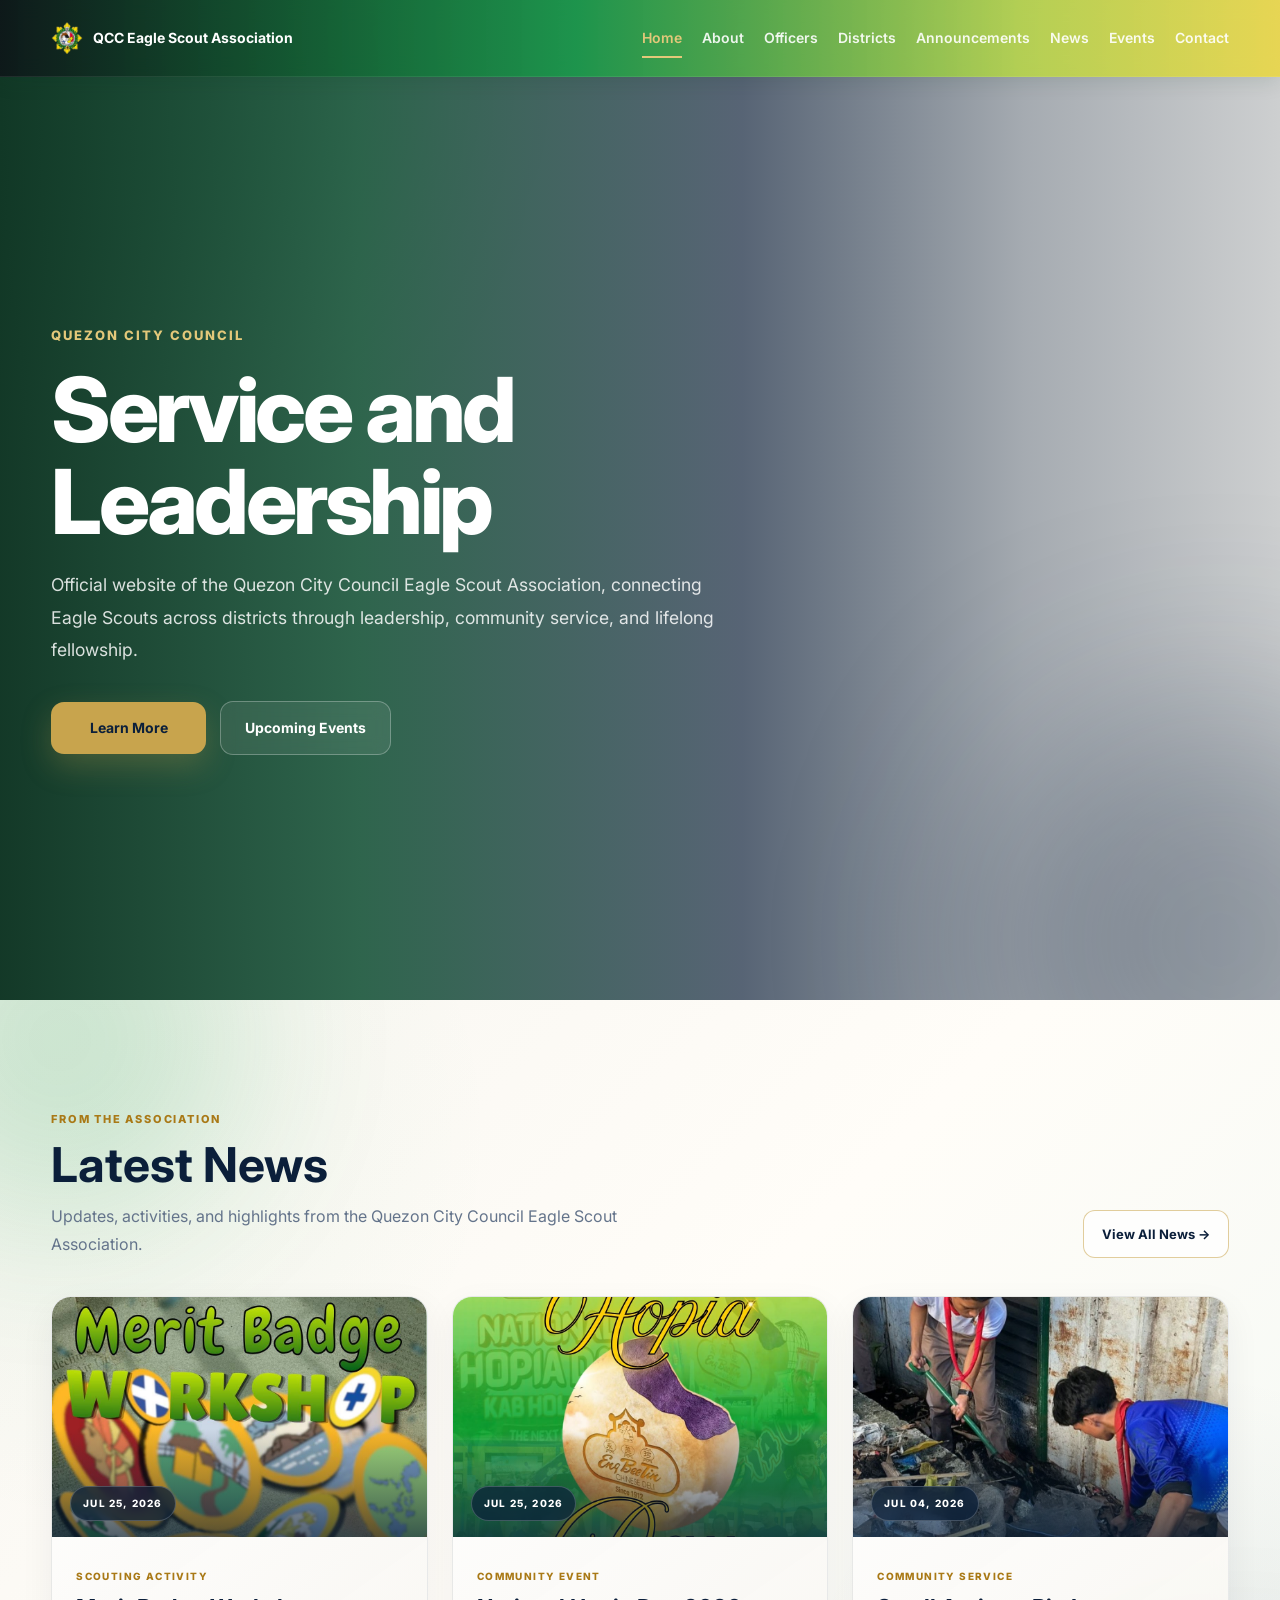
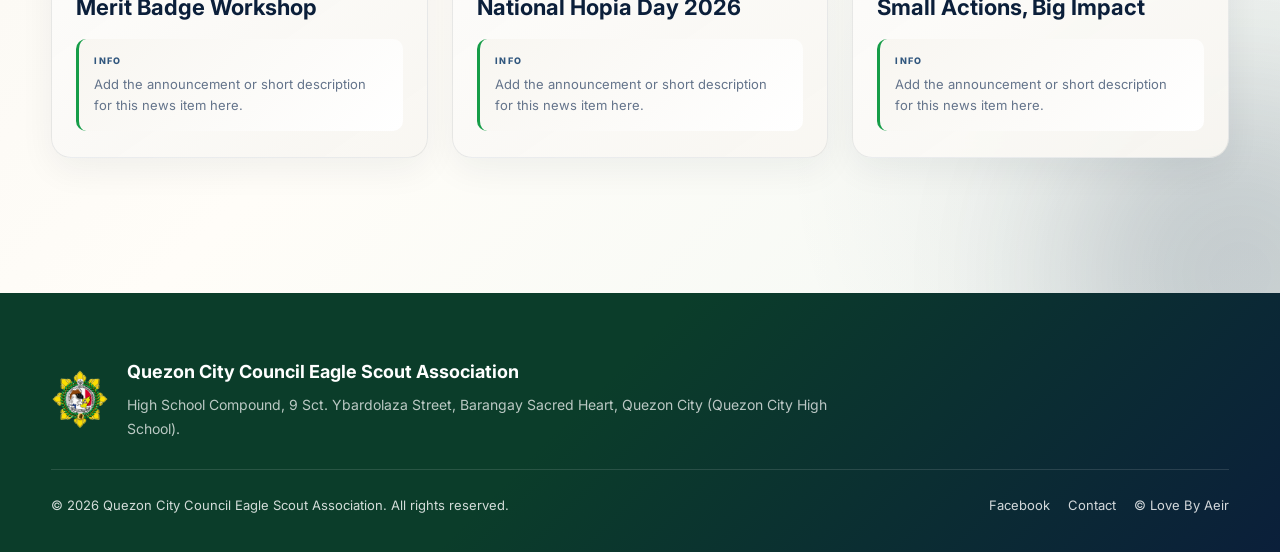
==== commit df67619d: "update index page and css" ====
--- a/index.html
+++ b/index.html
@@ -1,4 +1,3 @@
-```html
 <!DOCTYPE html>
 <html lang="en">
 
@@ -9,14 +8,16 @@
 
   <title>QCC Eagle Scout Association</title>
 
+  <link rel="icon" type="image/png" href="images/logo.png">
+
+  <!-- ============================================================
+       GOOGLE FONTS
+       ============================================================ -->
+
+  <link rel="preconnect" href="https://fonts.googleapis.com">
   <link
     rel="preconnect"
-    href="https://fonts.googleapis.com"
-  >
-
-  <link
-    rel="preconnect"
-    href="https://fonts.googleapis.com"
+    href="https://fonts.gstatic.com"
     crossorigin
   >
 
@@ -25,10 +26,15 @@
     rel="stylesheet"
   >
 
+  <!-- ============================================================
+       CSS
+       ============================================================ -->
+
   <link rel="stylesheet" href="css/navbar.css">
   <link rel="stylesheet" href="css/index.css">
 
 </head>
+
 
 <body>
 
@@ -40,7 +46,6 @@
 <header class="site-navbar">
 
   <div class="site-navbar-inner">
-
 
     <!-- LOGO -->
 
@@ -56,7 +61,6 @@
       </span>
 
     </a>
-
 
 
     <!-- MOBILE MENU BUTTON -->
@@ -76,7 +80,6 @@
     </button>
 
 
-
     <!-- NAVIGATION -->
 
     <nav
@@ -113,10 +116,6 @@
         Events
       </a>
 
-      <a href="merch.html">
-        Merch
-      </a>
-
       <a href="contact.html">
         Contact
       </a>
@@ -128,11 +127,11 @@
 </header>
 
 
-
-<!-- MOBILE BACKDROP -->
+<!-- ============================================================
+     MOBILE BACKDROP
+     ============================================================ -->
 
 <div class="nav-backdrop"></div>
-
 
 
 <!-- ============================================================
@@ -141,55 +140,265 @@
 
 <main>
 
-  <!-- ==========================================================   
-       HOMEPAGE CONTENT
+
+  <!-- ==========================================================
+       INDEX HERO
        ========================================================== -->
 
-<!-- ============================================================
-     INDEX HERO
-     ============================================================ -->
-
-<section class="index-hero">
-
-  <div class="index-hero-overlay"></div>
-
-  <div class="index-hero-content">
-
-    <span class="index-hero-eyebrow">
-      QUEZON CITY COUNCIL
-    </span>
-
-    <h1>
-      Service and Leadership
-    </h1>
-
-    <p>
-      Official website of the Quezon City Council Eagle Scout Association,
-      connecting Eagle Scouts across districts through leadership,
-      community service, and lifelong fellowship.
-    </p>
-
-    <div class="index-hero-buttons">
-
-      <a href="about.html" class="index-hero-button primary">
-        Learn More
-      </a>
-
-      <a href="events.html" class="index-hero-button secondary">
-        Upcoming Events
-      </a>
+  <section class="index-hero">
+
+    <div class="index-hero-overlay"></div>
+
+    <div class="index-hero-content">
+
+      <span class="index-hero-eyebrow">
+        QUEZON CITY COUNCIL
+      </span>
+
+      <h1>
+        Service and Leadership
+      </h1>
+
+      <p>
+        Official website of the Quezon City Council Eagle Scout
+        Association, connecting Eagle Scouts across districts
+        through leadership, community service, and lifelong
+        fellowship.
+      </p>
+
+      <div class="index-hero-buttons">
+
+        <a
+          href="about.html"
+          class="index-hero-button primary"
+        >
+          Learn More
+        </a>
+
+        <a
+          href="events.html"
+          class="index-hero-button secondary"
+        >
+          Upcoming Events
+        </a>
+
+      </div>
 
     </div>
 
-  </div>
-
-</section>
+  </section>
+
+
+  <!-- ==========================================================
+       LATEST NEWS
+       IMPORTANT:
+       The missing .index-news-section was the main problem.
+       ========================================================== -->
+
+  <section class="index-news-section">
+
+    <div class="index-news-container">
+
+
+      <!-- ========================================================
+           SECTION HEADER
+           ======================================================== -->
+
+      <div class="index-news-header">
+
+        <div>
+
+          <span class="index-news-eyebrow">
+            FROM THE ASSOCIATION
+          </span>
+
+          <h2>
+            Latest News
+          </h2>
+
+          <p>
+            Updates, activities, and highlights from the
+            Quezon City Council Eagle Scout Association.
+          </p>
+
+        </div>
+
+
+        <a
+          href="news.html"
+          class="index-news-view-all"
+        >
+          View All News →
+        </a>
+
+      </div>
+
+
+      <!-- ========================================================
+           NEWS GRID
+           ======================================================== -->
+
+      <div class="index-news-grid">
+
+
+        <!-- ======================================================
+             NEWS 1
+             ====================================================== -->
+
+        <article class="index-news-card">
+
+          <div class="index-news-image">
+
+            <img
+              src="images/cards/news-merit-badge.jpg"
+              alt="Merit Badge Workshop"
+            >
+
+            <span class="index-news-date">
+              JUL 25, 2026
+            </span>
+
+          </div>
+
+
+          <div class="index-news-content">
+
+            <span class="index-news-category">
+              SCOUTING ACTIVITY
+            </span>
+
+            <h3>
+              Merit Badge Workshop
+            </h3>
+
+            <div class="index-news-info-box">
+
+              <span>
+                INFO
+              </span>
+
+              <p>
+                Add the announcement or short description
+                for this news item here.
+              </p>
+
+            </div>
+
+          </div>
+
+        </article>
+
+
+        <!-- ======================================================
+             NEWS 2
+             ====================================================== -->
+
+        <article class="index-news-card">
+
+          <div class="index-news-image">
+
+            <img
+              src="images/cards/news-hopia-day.jpg"
+              alt="National Hopia Day"
+            >
+
+            <span class="index-news-date">
+              JUL 25, 2026
+            </span>
+
+          </div>
+
+
+          <div class="index-news-content">
+
+            <span class="index-news-category">
+              COMMUNITY EVENT
+            </span>
+
+            <h3>
+              National Hopia Day 2026
+            </h3>
+
+            <div class="index-news-info-box">
+
+              <span>
+                INFO
+              </span>
+
+              <p>
+                Add the announcement or short description
+                for this news item here.
+              </p>
+
+            </div>
+
+          </div>
+
+        </article>
+
+
+        <!-- ======================================================
+             NEWS 3
+             ====================================================== -->
+
+        <article class="index-news-card">
+
+          <div class="index-news-image">
+
+            <img
+              src="images/cards/news-cleanup.jpg"
+              alt="Community Clean-up Drive"
+            >
+
+            <span class="index-news-date">
+              JUL 04, 2026
+            </span>
+
+          </div>
+
+
+          <div class="index-news-content">
+
+            <span class="index-news-category">
+              COMMUNITY SERVICE
+            </span>
+
+            <h3>
+              Small Actions, Big Impact
+            </h3>
+
+            <div class="index-news-info-box">
+
+              <span>
+                INFO
+              </span>
+
+              <p>
+                Add the announcement or short description
+                for this news item here.
+              </p>
+
+            </div>
+
+          </div>
+
+        </article>
+
+
+      </div>
+      <!-- END NEWS GRID -->
+
+
+    </div>
+    <!-- END NEWS CONTAINER -->
+
+
+  </section>
+  <!-- END LATEST NEWS -->
+
 
 </main>
 
-
-
-</body>
 
 <!-- ============================================================
      FOOTER
@@ -224,7 +433,6 @@
       </div>
 
     </div>
-
 
 
     <!-- FOOTER BOTTOM -->
@@ -265,10 +473,16 @@
 
 
   </div>
+
 </footer>
 
 
-<script src="js/navbar.js"></script>
+<!-- ============================================================
+     JAVASCRIPT
+     ============================================================ -->
+
+<script src="js/style.js"></script>
+
 
 </body>
 </html>
--- a/css/navbar.css
+++ b/css/navbar.css
@@ -556,10 +556,15 @@
 
     background:
       linear-gradient(
-        180deg,
-        #0b1f3a 0%,
-        #13294b 100%
+        160deg,
+        rgba(14, 122, 58, 0.42) 0%,
+        rgba(22, 157, 72, 0.28) 25%,
+        rgba(19, 41, 75, 0.24) 58%,
+        rgba(11, 31, 58, 0.50) 100%
       ) !important;
+
+    backdrop-filter: blur(22px) saturate(160%);
+    -webkit-backdrop-filter: blur(22px) saturate(160%);
 
     box-shadow:
       -16px 0 40px
@@ -811,25 +816,26 @@
     gap: 8px;
 
 
-    /* GLASS EFFECT */
+    /* GLASS EFFECT — TRANSPARENT GREEN + NAVY */
 
     background:
       linear-gradient(
         145deg,
-        rgba(11, 31, 58, 0.88) 0%,
-        rgba(19, 41, 75, 0.82) 48%,
-        rgba(14, 122, 58, 0.76) 100%
+        rgba(14, 122, 58, 0.42) 0%,
+        rgba(22, 157, 72, 0.28) 24%,
+        rgba(19, 41, 75, 0.22) 58%,
+        rgba(11, 31, 58, 0.48) 100%
       );
 
-    backdrop-filter: blur(18px) saturate(135%);
-    -webkit-backdrop-filter: blur(18px) saturate(135%);
+    backdrop-filter: blur(22px) saturate(160%);
+    -webkit-backdrop-filter: blur(22px) saturate(160%);
 
 
     /* BORDER */
 
     border-left:
       1px solid
-      rgba(255, 255, 255, 0.16);
+      rgba(143, 203, 60, 0.22);
 
     border-top:
       1px solid
@@ -840,10 +846,10 @@
 
     box-shadow:
       -18px 0 45px
-      rgba(5, 20, 35, 0.30),
+      rgba(5, 20, 35, 0.28),
 
       inset 1px 0 0
-      rgba(255, 255, 255, 0.05);
+      rgba(255, 255, 255, 0.06);
 
 
     /* SLIDE */
@@ -922,7 +928,7 @@
       rgba(255, 255, 255, 0.94) !important;
 
     background:
-      rgba(255, 255, 255, 0.035);
+      rgba(255, 255, 255, 0.055);
 
     border:
       1px solid
@@ -972,12 +978,12 @@
     background:
       linear-gradient(
         90deg,
-        rgba(200, 164, 77, 0.18),
-        rgba(255, 255, 255, 0.08)
+        rgba(22, 157, 72, 0.24),
+        rgba(11, 31, 58, 0.16)
       );
 
     border-color:
-      rgba(227, 200, 122, 0.24);
+      rgba(143, 203, 60, 0.26);
 
     color:
       #e3c87a !important;
@@ -1059,4 +1065,25 @@
       rotate(-45deg);
   }
 
+}
+.site-logo {
+  display: flex;
+  align-items: center;
+  gap: 10px;
+  color: #ffffff !important;
+  text-decoration: none !important;
+}
+
+.site-logo img {
+  width: 32px;
+  height: 32px;
+  object-fit: contain;
+  flex-shrink: 0;
+}
+
+.site-logo span {
+  color: #ffffff !important;
+  font-size: 14px;
+  font-weight: 700;
+  white-space: nowrap;
 }
--- a/css/index.css
+++ b/css/index.css
@@ -3,41 +3,132 @@
    ============================================================ */
 
 .index-hero {
-  position: relative;
-
-  width: 100%;
-  min-height: 1000px;
-
-  display: flex;
-  align-items: center;
-
-  overflow: hidden;
-
-  background:
-    url("../images/hero/hero-index.jpg")
-    center center / cover no-repeat;
+    position: relative;
+    width: 100%;
+    min-height: 1000px;
+
+    display: flex;
+    align-items: center;
+
+    overflow: hidden;
+    isolation: isolate;
+
+    background:
+        url("../images/hero/hero-index.jpg")
+        center center / cover no-repeat;
 }
 
 
 /* ============================================================
    HERO OVERLAY
+   Ivory + Green + Navy Gradient
    ============================================================ */
 
 .index-hero-overlay {
-  position: absolute;
-
-  inset: 0;
-
-  background:
-    linear-gradient(
-      90deg,
-      rgba(5, 45, 27, 0.92) 0%,
-      rgba(5, 45, 27, 0.78) 35%,
-      rgba(5, 45, 27, 0.52) 65%,
-      rgba(5, 45, 27, 0.28) 100%
-    );
-
-  z-index: 1;
+    position: absolute;
+    inset: 0;
+
+    background:
+        linear-gradient(
+            90deg,
+            rgba(5, 45, 27, 0.94) 0%,
+            rgba(8, 73, 45, 0.84) 28%,
+            rgba(11, 31, 58, 0.68) 58%,
+            rgba(11, 31, 58, 0.35) 80%,
+            rgba(11, 31, 58, 0.18) 100%
+        );
+
+    z-index: 1;
+}
+
+
+/* ============================================================
+   HERO SUBTLE GLOW
+   ============================================================ */
+
+.index-hero::before {
+    content: "";
+
+    position: absolute;
+    width: 520px;
+    height: 520px;
+
+    top: -180px;
+    left: -150px;
+
+    border-radius: 50%;
+
+    background: rgba(22, 157, 72, 0.18);
+
+    filter: blur(90px);
+
+    pointer-events: none;
+    z-index: 1;
+
+    animation: heroGreenGlow 12s ease-in-out infinite alternate;
+}
+
+
+.index-hero::after {
+    content: "";
+
+    position: absolute;
+    width: 480px;
+    height: 480px;
+
+    right: -180px;
+    bottom: -180px;
+
+    border-radius: 50%;
+
+    background: rgba(11, 31, 58, 0.30);
+
+    filter: blur(100px);
+
+    pointer-events: none;
+    z-index: 1;
+
+    animation: heroNavyGlow 14s ease-in-out infinite alternate;
+}
+
+
+/* ============================================================
+   HERO GLOW ANIMATIONS
+   ============================================================ */
+
+@keyframes heroGreenGlow {
+    0% {
+        transform: translate(0, 0) scale(1);
+        opacity: 0.65;
+    }
+
+    50% {
+        transform: translate(40px, 30px) scale(1.08);
+        opacity: 0.85;
+    }
+
+    100% {
+        transform: translate(80px, 15px) scale(1.16);
+        opacity: 0.60;
+    }
+}
+
+
+@keyframes heroNavyGlow {
+    0% {
+        transform: translate(0, 0) scale(1);
+        opacity: 0.55;
+    }
+
+    50% {
+        transform: translate(-35px, -25px) scale(1.08);
+        opacity: 0.75;
+    }
+
+    100% {
+        transform: translate(-65px, 20px) scale(1.14);
+        opacity: 0.50;
+    }
 }
 
 
@@ -46,34 +137,34 @@
    ============================================================ */
 
 .index-hero-content {
-  position: relative;
-
-  z-index: 2;
-
-  width: min(1180px, 92%);
-
-  margin: 0 auto;
-
-  padding-top: 76px;
-
-  color: #ffffff;
-}
-
+    position: relative;
+    z-index: 3;
+
+    width: min(1180px, 92%);
+    margin: 0 auto;
+
+    padding-top: 76px;
+
+    color: #ffffff;
+}
+
+
+/* ============================================================
+   HERO EYEBROW
+   ============================================================ */
 
 .index-hero-eyebrow {
-  display: inline-block;
-
-  margin-bottom: 18px;
-
-  color: #e3c87a;
-
-  font-size: 13px;
-
-  font-weight: 800;
-
-  letter-spacing: 2px;
-
-  text-transform: uppercase;
+    display: inline-block;
+
+    margin-bottom: 18px;
+
+    color: #e3c87a;
+
+    font-size: 13px;
+    font-weight: 800;
+
+    letter-spacing: 2px;
+    text-transform: uppercase;
 }
 
 
@@ -82,20 +173,18 @@
    ============================================================ */
 
 .index-hero h1 {
-  max-width: 850px;
-
-  margin: 0 0 22px;
-
-  color: #ffffff;
-
-  font-size:
-    clamp(3.2rem, 7vw, 5.8rem);
-
-  line-height: 1.02;
-
-  letter-spacing: -0.04em;
-
-  font-weight: 800;
+    max-width: 850px;
+
+    margin: 0 0 22px;
+
+    color: #ffffff;
+
+    font-size: clamp(3.2rem, 7vw, 5.8rem);
+    line-height: 1.02;
+
+    letter-spacing: -0.04em;
+
+    font-weight: 800;
 }
 
 
@@ -104,16 +193,14 @@
    ============================================================ */
 
 .index-hero p {
-  max-width: 700px;
-
-  margin: 0 0 34px;
-
-  color:
-    rgba(255, 255, 255, 0.84);
-
-  font-size: 1.1rem;
-
-  line-height: 1.85;
+    max-width: 700px;
+
+    margin: 0 0 34px;
+
+    color: rgba(255, 255, 255, 0.84);
+
+    font-size: 1.1rem;
+    line-height: 1.85;
 }
 
 
@@ -122,13 +209,12 @@
    ============================================================ */
 
 .index-hero-buttons {
-  display: flex;
-
-  align-items: center;
-
-  gap: 14px;
-
-  flex-wrap: wrap;
+    display: flex;
+    align-items: center;
+
+    gap: 14px;
+
+    flex-wrap: wrap;
 }
 
 
@@ -137,50 +223,46 @@
    ============================================================ */
 
 .index-hero-button {
-  display: inline-flex;
-
-  align-items: center;
-
-  justify-content: center;
-
-  min-width: 155px;
-
-  padding: 14px 24px;
-
-  border-radius: 13px;
-
-  text-decoration: none;
-
-  font-size: 14px;
-
-  font-weight: 700;
-
-  transition:
-    transform 0.25s ease,
-    box-shadow 0.25s ease,
-    background 0.25s ease;
+    display: inline-flex;
+
+    align-items: center;
+    justify-content: center;
+
+    min-width: 155px;
+
+    padding: 14px 24px;
+
+    border-radius: 13px;
+
+    text-decoration: none;
+
+    font-size: 14px;
+    font-weight: 700;
+
+    transition:
+        transform 0.25s ease,
+        box-shadow 0.25s ease,
+        background 0.25s ease;
 }
 
 
 .index-hero-button.primary {
-  background: #c8a44d;
-
-  color: #0b1f3a;
-
-  box-shadow:
-    0 12px 30px
-    rgba(200, 164, 77, 0.25);
+    background: #c8a44d;
+
+    color: #0b1f3a;
+
+    box-shadow:
+        0 12px 30px rgba(200, 164, 77, 0.25);
 }
 
 
 .index-hero-button.primary:hover {
-  transform: translateY(-3px);
-
-  background: #d4b35d;
-
-  box-shadow:
-    0 18px 35px
-    rgba(200, 164, 77, 0.32);
+    transform: translateY(-3px);
+
+    background: #d4b35d;
+
+    box-shadow:
+        0 18px 35px rgba(200, 164, 77, 0.32);
 }
 
 
@@ -189,97 +271,622 @@
    ============================================================ */
 
 .index-hero-button.secondary {
-  color: #ffffff;
-
-  border:
-    1px solid
-    rgba(255, 255, 255, 0.28);
-
-  background:
-    rgba(255, 255, 255, 0.08);
-
-  backdrop-filter: blur(8px);
+    color: #ffffff;
+
+    border: 1px solid rgba(255, 255, 255, 0.28);
+
+    background: rgba(255, 255, 255, 0.08);
+
+    backdrop-filter: blur(8px);
+    -webkit-backdrop-filter: blur(8px);
 }
 
 
 .index-hero-button.secondary:hover {
-  transform: translateY(-3px);
-
-  background:
-    rgba(255, 255, 255, 0.15);
-
-  box-shadow:
-    0 12px 30px
-    rgba(0, 0, 0, 0.15);
-}
-
-
-/* ============================================================
-   TABLET
+    transform: translateY(-3px);
+
+    background: rgba(255, 255, 255, 0.15);
+
+    box-shadow:
+        0 12px 30px rgba(0, 0, 0, 0.15);
+}
+
+
+/* ============================================================
+   INDEX — LATEST NEWS
+   ============================================================ */
+
+.index-news-section {
+    position: relative;
+
+    padding: 110px 0 135px;
+
+    overflow: hidden;
+    isolation: isolate;
+
+    background:
+        radial-gradient(
+            circle at 8% 15%,
+            rgba(22, 157, 72, 0.055),
+            transparent 28%
+        ),
+        radial-gradient(
+            circle at 92% 85%,
+            rgba(11, 31, 58, 0.065),
+            transparent 28%
+        ),
+        linear-gradient(
+            135deg,
+            #f8f6f1 0%,
+            #fffdf8 48%,
+            #f3f8f4 100%
+        );
+}
+
+
+/* ============================================================
+   NEWS SECTION ANIMATED BLOBS
+   ============================================================ */
+
+.index-news-section::before,
+.index-news-section::after {
+    content: "";
+
+    position: absolute;
+
+    width: 360px;
+    height: 360px;
+
+    border-radius: 50%;
+
+    filter: blur(85px);
+
+    opacity: 0.17;
+
+    pointer-events: none;
+
+    z-index: 0;
+
+    animation:
+        newsFloat 12s ease-in-out infinite alternate;
+}
+
+
+.index-news-section::before {
+    top: -140px;
+    left: -120px;
+
+    background: #169d48;
+}
+
+
+.index-news-section::after {
+    right: -140px;
+    bottom: -160px;
+
+    background: #0b1f3a;
+
+    animation-delay: -6s;
+}
+
+
+/* ============================================================
+   NEWS FLOAT ANIMATION
+   ============================================================ */
+
+@keyframes newsFloat {
+    0% {
+        transform:
+            translate(0, 0)
+            scale(1);
+    }
+
+    50% {
+        transform:
+            translate(25px, 20px)
+            scale(1.08);
+    }
+
+    100% {
+        transform:
+            translate(55px, 35px)
+            scale(1.15);
+    }
+}
+
+
+/* ============================================================
+   CONTAINER
+   ============================================================ */
+
+.index-news-container {
+    position: relative;
+    z-index: 2;
+
+    width: min(1180px, 92%);
+
+    margin: 0 auto;
+}
+
+
+/* ============================================================
+   HEADER
+   ============================================================ */
+
+.index-news-header {
+    display: flex;
+
+    align-items: flex-end;
+    justify-content: space-between;
+
+    gap: 30px;
+
+    margin-bottom: 38px;
+}
+
+
+.index-news-eyebrow {
+    display: block;
+
+    margin-bottom: 8px;
+
+    color: #a97916;
+
+    font-size: 11px;
+    font-weight: 800;
+
+    letter-spacing: 1.8px;
+
+    text-transform: uppercase;
+}
+
+
+.index-news-header h2 {
+    margin: 0 0 10px;
+
+    color: #0b1f3a;
+
+    font-size: clamp(2rem, 4vw, 3rem);
+
+    line-height: 1.15;
+}
+
+
+.index-news-header p {
+    max-width: 650px;
+
+    margin: 0;
+
+    color: #64748b;
+
+    line-height: 1.75;
+}
+
+
+/* ============================================================
+   VIEW ALL
+   ============================================================ */
+
+.index-news-view-all {
+    display: inline-flex;
+
+    align-items: center;
+    justify-content: center;
+
+    gap: 8px;
+
+    padding: 12px 18px;
+
+    border: 1px solid rgba(200, 164, 77, 0.55);
+
+    border-radius: 12px;
+
+    background: rgba(255, 255, 255, 0.75);
+
+    color: #0b1f3a;
+
+    text-decoration: none;
+
+    font-size: 13px;
+    font-weight: 700;
+
+    white-space: nowrap;
+
+    transition:
+        transform 0.2s ease,
+        background 0.2s ease,
+        box-shadow 0.2s ease;
+}
+
+
+.index-news-view-all:hover {
+    transform: translateY(-2px);
+
+    background: #ffffff;
+
+    box-shadow:
+        0 10px 25px rgba(11, 31, 58, 0.08);
+}
+
+
+/* ============================================================
+   NEWS GRID
+   ============================================================ */
+
+.index-news-grid {
+    display: grid;
+
+    grid-template-columns:
+        repeat(3, minmax(0, 1fr));
+
+    gap: 24px;
+}
+
+
+/* ============================================================
+   NEWS CARD
+   ============================================================ */
+
+.index-news-card {
+    position: relative;
+
+    display: flex;
+    flex-direction: column;
+
+    overflow: hidden;
+
+    min-width: 0;
+
+    border: 1px solid rgba(11, 31, 58, 0.08);
+
+    border-radius: 20px;
+
+    background:
+        linear-gradient(
+            145deg,
+            rgba(255, 255, 255, 0.96),
+            rgba(248, 246, 241, 0.94)
+        );
+
+    box-shadow:
+        0 12px 35px rgba(11, 31, 58, 0.06);
+
+    backdrop-filter: blur(8px);
+    -webkit-backdrop-filter: blur(8px);
+
+    transition:
+        transform 0.3s ease,
+        border-color 0.3s ease,
+        box-shadow 0.3s ease;
+}
+
+
+.index-news-card:hover {
+    transform: translateY(-7px);
+
+    border-color:
+        rgba(200, 164, 77, 0.75);
+
+    box-shadow:
+        0 24px 50px rgba(11, 31, 58, 0.12);
+}
+
+
+/* ============================================================
+   IMAGE
+   ============================================================ */
+
+.index-news-image {
+    position: relative;
+
+    width: 100%;
+    height: 240px;
+
+    overflow: hidden;
+
+    background: #e9eee9;
+}
+
+
+.index-news-image::after {
+    content: "";
+
+    position: absolute;
+    inset: 0;
+
+    background:
+        linear-gradient(
+            to top,
+            rgba(7, 29, 53, 0.68),
+            transparent 45%
+        );
+
+    pointer-events: none;
+
+    z-index: 1;
+}
+
+
+.index-news-image img {
+    width: 100%;
+    height: 100%;
+
+    object-fit: cover;
+
+    display: block;
+
+    transition:
+        transform 0.45s ease;
+}
+
+
+.index-news-card:hover
+.index-news-image img {
+    transform: scale(1.05);
+}
+
+
+/* ============================================================
+   DATE
+   ============================================================ */
+
+.index-news-date {
+    position: absolute;
+
+    left: 18px;
+    bottom: 16px;
+
+    z-index: 2;
+
+    display: inline-flex;
+
+    align-items: center;
+
+    padding: 8px 12px;
+
+    border: 1px solid rgba(255, 255, 255, 0.20);
+
+    border-radius: 999px;
+
+    background:
+        rgba(11, 31, 58, 0.72);
+
+    color: #ffffff;
+
+    font-size: 10px;
+    font-weight: 800;
+
+    letter-spacing: 1.2px;
+
+    backdrop-filter: blur(8px);
+    -webkit-backdrop-filter: blur(8px);
+}
+
+
+/* ============================================================
+   CONTENT
+   ============================================================ */
+
+.index-news-content {
+    padding: 24px 24px 26px;
+
+    flex: 1;
+}
+
+
+.index-news-category {
+    display: inline-block;
+
+    margin-bottom: 8px;
+
+    color: #a97916;
+
+    font-size: 10px;
+    font-weight: 800;
+
+    letter-spacing: 1.4px;
+
+    text-transform: uppercase;
+}
+
+
+.index-news-content h3 {
+    margin: 0 0 18px;
+
+    color: #0b1f3a;
+
+    font-size: 22px;
+
+    line-height: 1.3;
+}
+
+
+/* ============================================================
+   INFO BOX
+   ============================================================ */
+
+.index-news-info-box {
+    padding: 14px 15px;
+
+    border-left: 3px solid #169d48;
+
+    border-radius: 10px;
+
+    background:
+        linear-gradient(
+            135deg,
+            #f8f6f1,
+            #ffffff
+        );
+}
+
+
+.index-news-info-box span {
+    display: block;
+
+    margin-bottom: 5px;
+
+    color: #31577e;
+
+    font-size: 9px;
+    font-weight: 800;
+
+    letter-spacing: 1.4px;
+}
+
+
+.index-news-info-box p {
+    margin: 0;
+
+    color: #64748b;
+
+    font-size: 13px;
+
+    line-height: 1.65;
+}
+
+
+/* ============================================================
+   TABLET — HERO
    ============================================================ */
 
 @media (max-width: 768px) {
 
-  .index-hero {
-    min-height: 850px;
-  }
-
-  .index-hero-content {
-    padding-top: 80px;
-  }
-
-  .index-hero h1 {
-    font-size:
-      clamp(2.8rem, 9vw, 4.5rem);
-  }
-
-  .index-hero p {
-    font-size: 1rem;
-  }
-
-}
-
-
-/* ============================================================
-   MOBILE
+    .index-hero {
+        min-height: 850px;
+    }
+
+    .index-hero-content {
+        padding-top: 80px;
+    }
+
+    .index-hero h1 {
+        font-size:
+            clamp(2.8rem, 9vw, 4.5rem);
+    }
+
+    .index-hero p {
+        font-size: 1rem;
+    }
+}
+
+
+/* ============================================================
+   TABLET — NEWS
+   ============================================================ */
+
+@media (max-width: 900px) {
+
+    .index-news-grid {
+        grid-template-columns:
+            repeat(2, minmax(0, 1fr));
+    }
+}
+
+
+/* ============================================================
+   MOBILE — HERO
    ============================================================ */
 
 @media (max-width: 600px) {
 
-  .index-hero {
-    min-height: 760px;
-
-    background-position: 60% center;
-  }
-
-  .index-hero-content {
-    padding-top: 85px;
-  }
-
-  .index-hero-eyebrow {
-    font-size: 11px;
-  }
-
-  .index-hero h1 {
-    font-size: 2.8rem;
-
-    line-height: 1.05;
-  }
-
-  .index-hero p {
-    font-size: 0.96rem;
-
-    line-height: 1.75;
-  }
-
-  .index-hero-buttons {
-    flex-direction: column;
-
-    align-items: stretch;
-  }
-
-  .index-hero-button {
-    width: 100%;
-  }
-
+    .index-hero {
+        min-height: 760px;
+
+        background-position:
+            60% center;
+    }
+
+    .index-hero-content {
+        padding-top: 85px;
+    }
+
+    .index-hero-eyebrow {
+        font-size: 11px;
+    }
+
+    .index-hero h1 {
+        font-size: 2.8rem;
+
+        line-height: 1.05;
+    }
+
+    .index-hero p {
+        font-size: 0.96rem;
+
+        line-height: 1.75;
+    }
+
+    .index-hero-buttons {
+        flex-direction: column;
+
+        align-items: stretch;
+    }
+
+    .index-hero-button {
+        width: 100%;
+    }
+}
+
+
+/* ============================================================
+   MOBILE — NEWS
+   ============================================================ */
+
+@media (max-width: 650px) {
+
+    .index-news-section {
+        padding: 75px 0 85px;
+    }
+
+    .index-news-header {
+        flex-direction: column;
+
+        align-items: flex-start;
+
+        margin-bottom: 28px;
+    }
+
+    .index-news-view-all {
+        width: 100%;
+
+        justify-content: center;
+    }
+
+    .index-news-grid {
+        grid-template-columns: 1fr;
+
+        gap: 18px;
+    }
+
+    .index-news-image {
+        height: 220px;
+    }
+
+    .index-news-card {
+        border-radius: 17px;
+    }
+
+}
+
+
+/* ============================================================
+   REDUCED MOTION
+   ============================================================ */
+
+@media (prefers-reduced-motion: reduce) {
+
+    .index-hero::before,
+    .index-hero::after,
+    .index-news-section::before,
+    .index-news-section::after {
+        animation: none;
+    }
+
+    .index-news-card,
+    .index-news-image img,
+    .index-hero-button,
+    .index-news-view-all {
+        transition: none;
+    }
 }
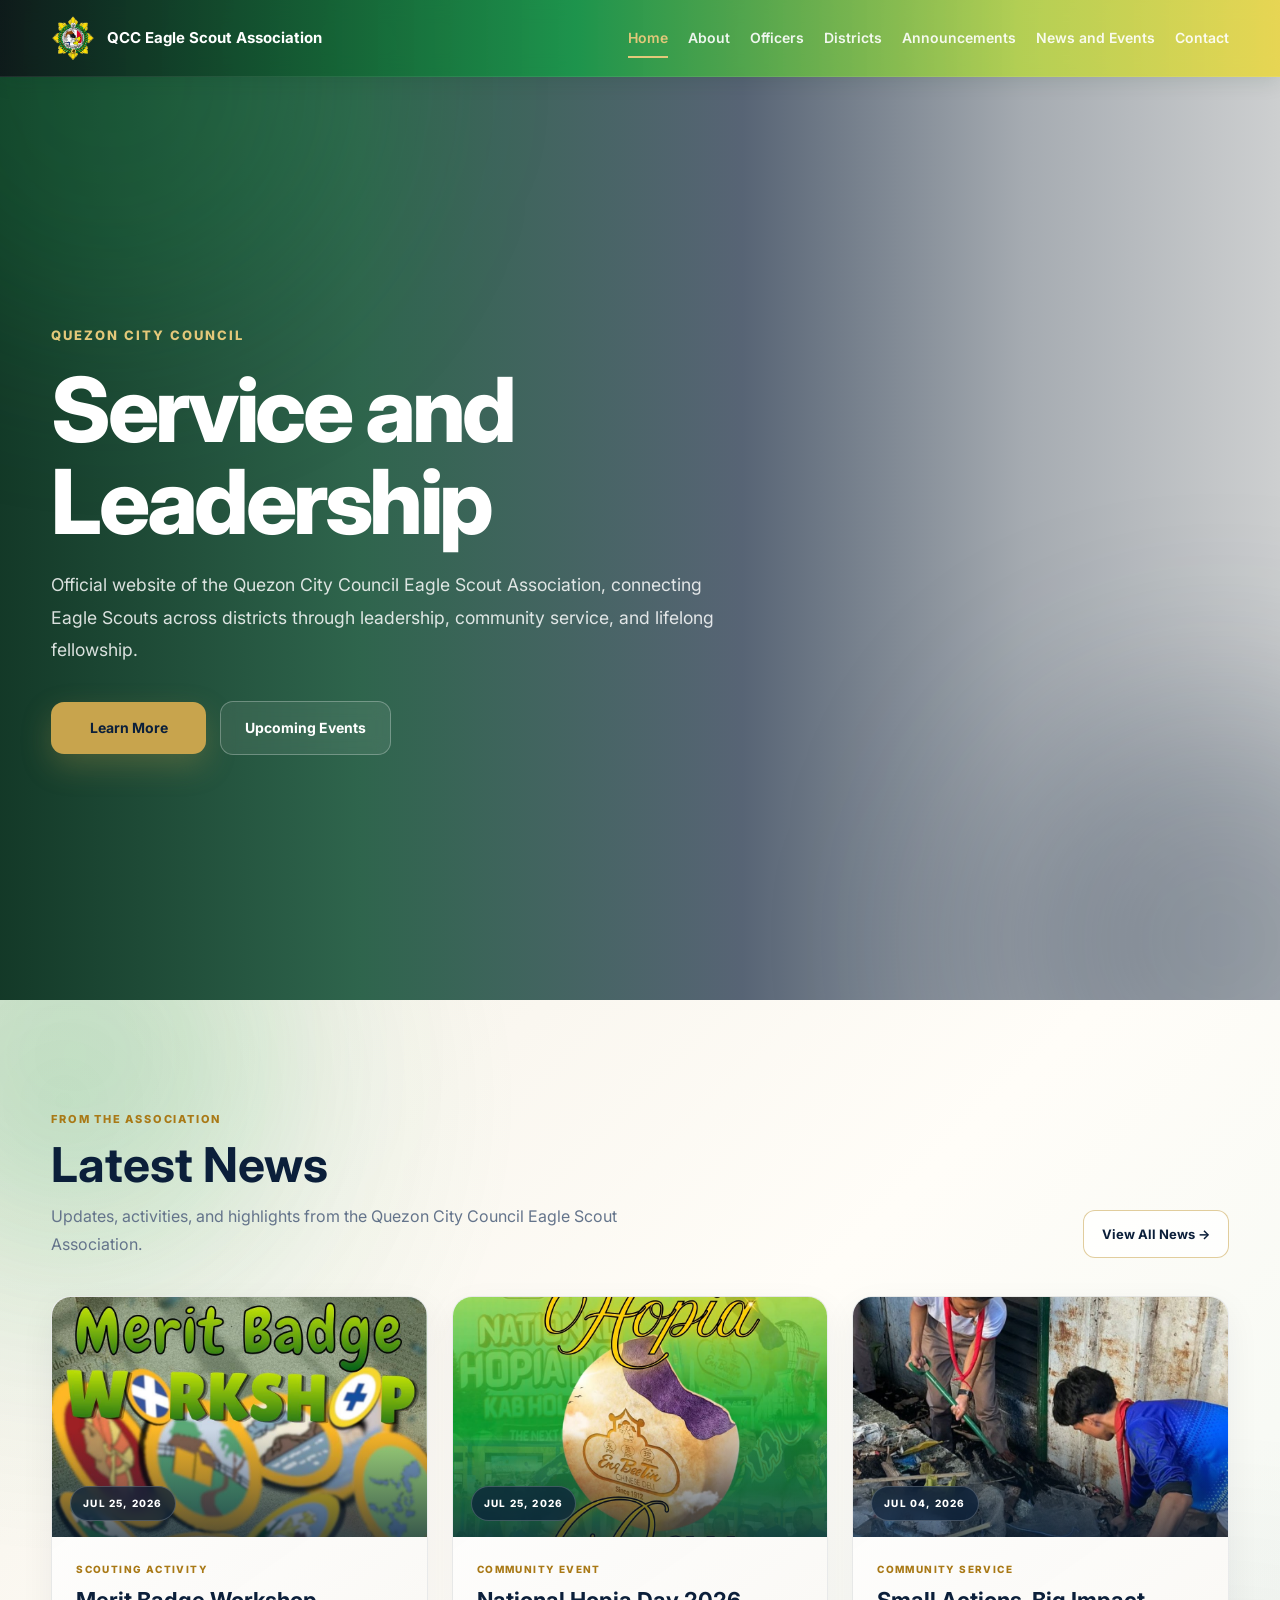
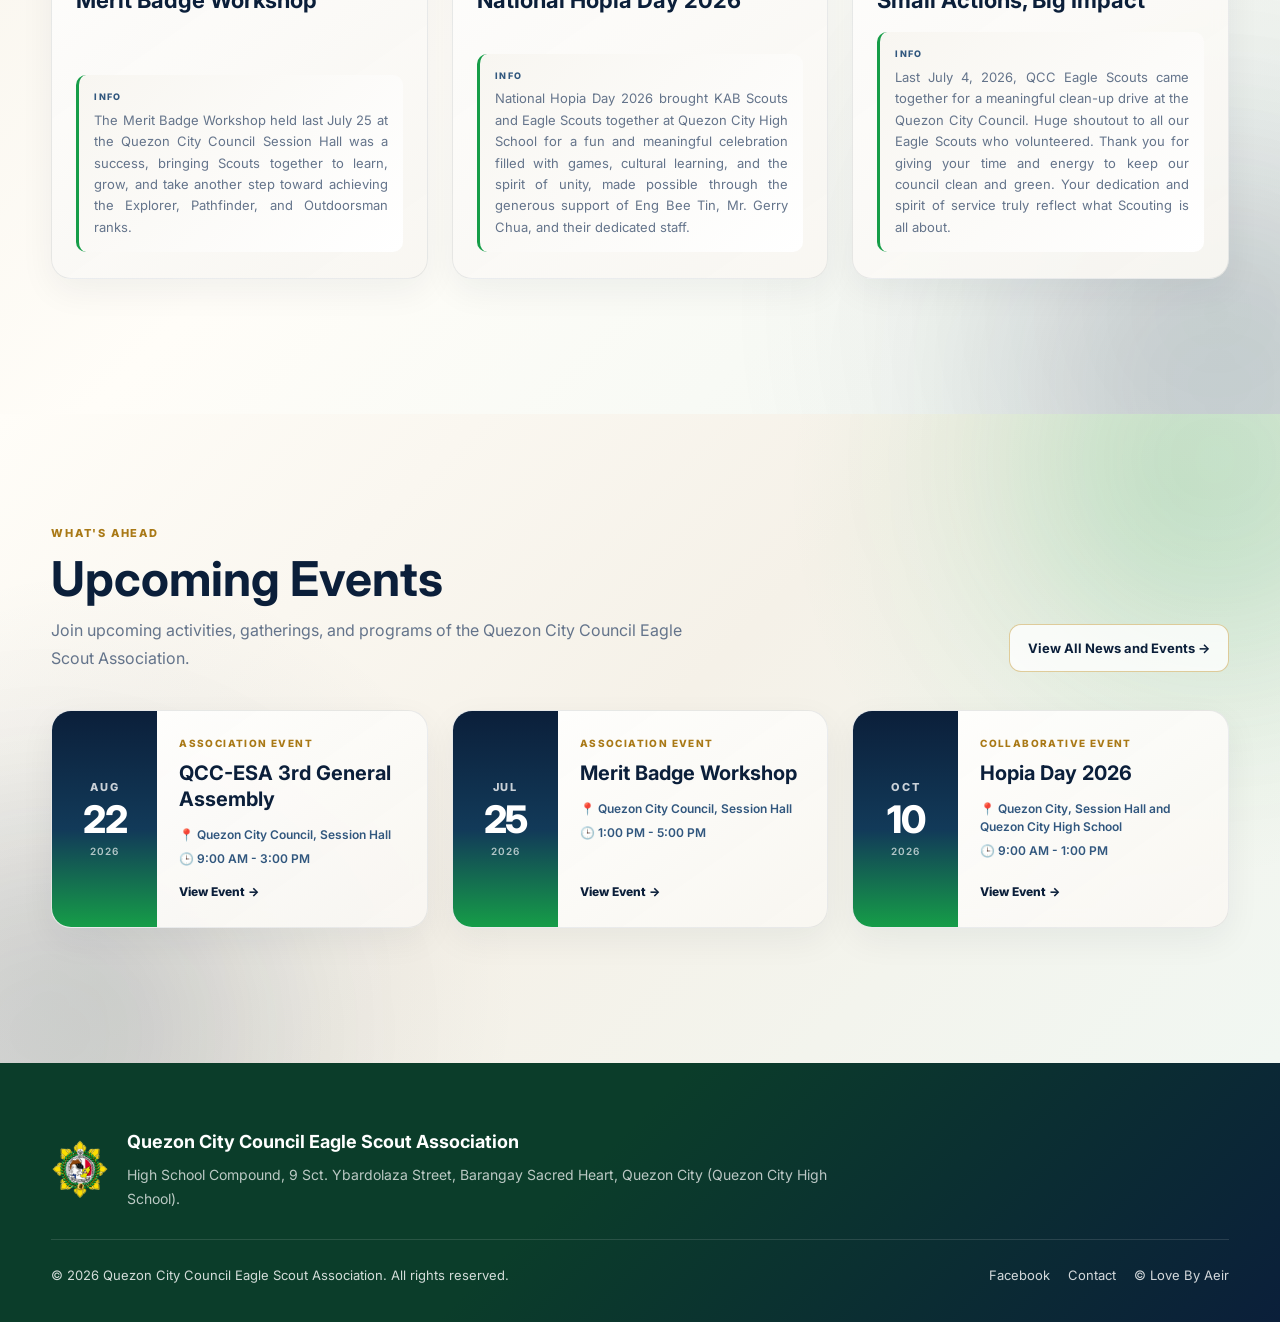
==== commit 703d8701: "final version of index page" ====
--- a/index.html
+++ b/index.html
@@ -30,8 +30,8 @@
        CSS
        ============================================================ -->
 
-  <link rel="stylesheet" href="css/navbar.css">
-  <link rel="stylesheet" href="css/index.css">
+<link rel="stylesheet" href="css/navbar.css">
+<link rel="stylesheet" href="css/index.css">
 
 </head>
 
@@ -108,12 +108,8 @@
         Announcements
       </a>
 
-      <a href="news.html">
-        News
-      </a>
-
-      <a href="events.html">
-        Events
+      <a href="news-and-events.html">
+        News and Events
       </a>
 
       <a href="contact.html">
@@ -191,8 +187,6 @@
 
   <!-- ==========================================================
        LATEST NEWS
-       IMPORTANT:
-       The missing .index-news-section was the main problem.
        ========================================================== -->
 
   <section class="index-news-section">
@@ -278,8 +272,10 @@
               </span>
 
               <p>
-                Add the announcement or short description
-                for this news item here.
+            The Merit Badge Workshop held last July 25 at the Quezon City
+            Council Session Hall was a success, bringing Scouts together
+            to learn, grow, and take another step toward achieving the
+            Explorer, Pathfinder, and Outdoorsman ranks.
               </p>
 
             </div>
@@ -326,8 +322,11 @@
               </span>
 
               <p>
-                Add the announcement or short description
-                for this news item here.
+                 National Hopia Day 2026 brought KAB Scouts and Eagle Scouts
+                 together at Quezon City High School for a fun and meaningful
+                    celebration filled with games, cultural learning, and the
+                    spirit of unity, made possible through the generous support
+                    of Eng Bee Tin, Mr. Gerry Chua, and their dedicated staff.
               </p>
 
             </div>
@@ -374,8 +373,12 @@
               </span>
 
               <p>
-                Add the announcement or short description
-                for this news item here.
+            Last July 4, 2026, QCC Eagle Scouts came together for a
+            meaningful clean-up drive at the Quezon City Council.
+            Huge shoutout to all our Eagle Scouts who volunteered.
+            Thank you for giving your time and energy to keep our
+            council clean and green. Your dedication and spirit of
+            service truly reflect what Scouting is all about.
               </p>
 
             </div>
@@ -396,8 +399,236 @@
   </section>
   <!-- END LATEST NEWS -->
 
-
-</main>
+    <!-- ==========================================================
+       UPCOMING EVENTS
+       ========================================================== -->
+
+  <section class="index-events-section">
+
+    <div class="index-events-container">
+
+      <!-- SECTION HEADER -->
+
+      <div class="index-events-header">
+
+        <div>
+
+          <span class="index-events-eyebrow">
+            WHAT'S AHEAD
+          </span>
+
+          <h2>
+            Upcoming Events
+          </h2>
+
+          <p>
+            Join upcoming activities, gatherings, and programs
+            of the Quezon City Council Eagle Scout Association.
+          </p>
+
+        </div>
+
+        <a
+          href="news-and-events.html"
+          class="index-events-view-all"
+        >
+          View All News and Events →
+        </a>
+
+      </div>
+
+
+      <!-- ========================================================
+           EVENTS GRID — 3 SLOTS ONLY
+           ======================================================== -->
+
+      <div class="index-events-grid">
+
+
+        <!-- ======================================================
+             EVENT 1
+             ====================================================== -->
+
+        <article class="index-event-card">
+
+          <div class="index-event-date-box">
+
+            <span class="index-event-month">
+              AUG
+            </span>
+
+            <strong class="index-event-day">
+              22
+            </strong>
+
+            <span class="index-event-year">
+              2026
+            </span>
+
+          </div>
+
+
+          <div class="index-event-content">
+
+            <span class="index-event-category">
+              ASSOCIATION EVENT
+            </span>
+
+            <h3>
+              QCC-ESA 3rd General Assembly 
+            </h3>
+
+            <div class="index-event-meta">
+
+              <span>
+                📍 Quezon City Council, Session Hall
+              </span>
+
+              <span>
+                🕒 9:00 AM - 3:00 PM
+              </span>
+
+            </div>
+
+            <a
+              href="events.html"
+              class="index-event-link"
+            >
+              View Event →
+            </a>
+
+          </div>
+
+        </article>
+
+
+        <!-- ======================================================
+             EVENT 2
+             ====================================================== -->
+
+        <article class="index-event-card">
+
+          <div class="index-event-date-box">
+
+            <span class="index-event-month">
+              JUL
+            </span>
+
+            <strong class="index-event-day">
+              25
+            </strong>
+
+            <span class="index-event-year">
+              2026
+            </span>
+
+          </div>
+
+
+          <div class="index-event-content">
+
+            <span class="index-event-category">
+              ASSOCIATION EVENT
+            </span>
+
+            <h3>
+              Merit Badge Workshop
+            </h3>
+
+            <div class="index-event-meta">
+
+              <span>
+                📍 Quezon City Council, Session Hall
+              </span>
+
+              <span>
+                🕒 1:00 PM - 5:00 PM
+              </span>
+
+            </div>
+
+            <a
+              href="events.html"
+              class="index-event-link"
+            >
+              View Event →
+            </a>
+
+          </div>
+
+        </article>
+
+
+        <!-- ======================================================
+             EVENT 3
+             ====================================================== -->
+
+        <article class="index-event-card">
+
+          <div class="index-event-date-box">
+
+            <span class="index-event-month">
+              OCT
+            </span>
+
+            <strong class="index-event-day">
+              10
+            </strong>
+
+            <span class="index-event-year">
+              2026
+            </span>
+
+          </div>
+
+
+          <div class="index-event-content">
+
+            <span class="index-event-category">
+              COLLABORATIVE EVENT
+            </span>
+
+            <h3>
+              Hopia Day 2026
+            </h3>
+
+            <div class="index-event-meta">
+
+              <span>
+                📍 Quezon City, Session Hall and Quezon City High School
+              </span>
+
+              <span>
+                🕒 9:00 AM - 1:00 PM
+              </span>
+
+            </div>
+            
+            <a
+              href="events.html"
+              class="index-event-link"
+            >
+              View Event →
+            </a>
+
+          </div>
+
+        </article>
+
+
+      </div>
+      <!-- END EVENTS GRID -->
+
+
+    </div>
+    <!-- END EVENTS CONTAINER -->
+
+
+  </section>
+  <!-- END UPCOMING EVENTS -->
+
+
+</main> 
 
 
 <!-- ============================================================
@@ -481,7 +712,7 @@
      JAVASCRIPT
      ============================================================ -->
 
-<script src="js/style.js"></script>
+<script src="js/navbar.js"></script>
 
 
 </body>
--- a/css/navbar.css
+++ b/css/navbar.css
@@ -1066,24 +1066,3 @@
   }
 
 }
-.site-logo {
-  display: flex;
-  align-items: center;
-  gap: 10px;
-  color: #ffffff !important;
-  text-decoration: none !important;
-}
-
-.site-logo img {
-  width: 32px;
-  height: 32px;
-  object-fit: contain;
-  flex-shrink: 0;
-}
-
-.site-logo span {
-  color: #ffffff !important;
-  font-size: 14px;
-  font-weight: 700;
-  white-space: nowrap;
-}
--- a/css/index.css
+++ b/css/index.css
@@ -1,9 +1,34 @@
+/* ============================================================
+   QCC-ESA INDEX PAGE
+   Ivory + Green/Navy Gradient Glow
+   ============================================================ */
+
+
+/* ============================================================
+   BASIC RESET
+   ============================================================ */
+
+* {
+    box-sizing: border-box;
+}
+
+html {
+    scroll-behavior: smooth;
+}
+
+body {
+    margin: 0;
+    font-family: "Inter", sans-serif;
+}
+
+
 /* ============================================================
    INDEX HERO
    ============================================================ */
 
 .index-hero {
     position: relative;
+
     width: 100%;
     min-height: 1000px;
 
@@ -21,7 +46,6 @@
 
 /* ============================================================
    HERO OVERLAY
-   Ivory + Green + Navy Gradient
    ============================================================ */
 
 .index-hero-overlay {
@@ -43,13 +67,14 @@
 
 
 /* ============================================================
-   HERO SUBTLE GLOW
+   HERO GREEN GLOW
    ============================================================ */
 
 .index-hero::before {
     content: "";
 
     position: absolute;
+
     width: 520px;
     height: 520px;
 
@@ -58,21 +83,29 @@
 
     border-radius: 50%;
 
-    background: rgba(22, 157, 72, 0.18);
+    background:
+        rgba(22, 157, 72, 0.18);
 
     filter: blur(90px);
 
     pointer-events: none;
-    z-index: 1;
-
-    animation: heroGreenGlow 12s ease-in-out infinite alternate;
-}
-
+
+    z-index: 2;
+
+    animation:
+        heroGreenGlow 12s ease-in-out infinite alternate;
+}
+
+
+/* ============================================================
+   HERO NAVY GLOW
+   ============================================================ */
 
 .index-hero::after {
     content: "";
 
     position: absolute;
+
     width: 480px;
     height: 480px;
 
@@ -81,14 +114,17 @@
 
     border-radius: 50%;
 
-    background: rgba(11, 31, 58, 0.30);
+    background:
+        rgba(11, 31, 58, 0.30);
 
     filter: blur(100px);
 
     pointer-events: none;
-    z-index: 1;
-
-    animation: heroNavyGlow 14s ease-in-out infinite alternate;
+
+    z-index: 2;
+
+    animation:
+        heroNavyGlow 14s ease-in-out infinite alternate;
 }
 
 
@@ -97,37 +133,57 @@
    ============================================================ */
 
 @keyframes heroGreenGlow {
+
     0% {
-        transform: translate(0, 0) scale(1);
-        opacity: 0.65;
+        transform:
+            translate(0, 0)
+            scale(1);
+
+        opacity: 0.60;
     }
 
     50% {
-        transform: translate(40px, 30px) scale(1.08);
-        opacity: 0.85;
+        transform:
+            translate(40px, 30px)
+            scale(1.08);
+
+        opacity: 0.82;
     }
 
     100% {
-        transform: translate(80px, 15px) scale(1.16);
-        opacity: 0.60;
+        transform:
+            translate(80px, 15px)
+            scale(1.16);
+
+        opacity: 0.58;
     }
 }
 
 
 @keyframes heroNavyGlow {
+
     0% {
-        transform: translate(0, 0) scale(1);
-        opacity: 0.55;
+        transform:
+            translate(0, 0)
+            scale(1);
+
+        opacity: 0.50;
     }
 
     50% {
-        transform: translate(-35px, -25px) scale(1.08);
-        opacity: 0.75;
+        transform:
+            translate(-35px, -25px)
+            scale(1.08);
+
+        opacity: 0.72;
     }
 
     100% {
-        transform: translate(-65px, 20px) scale(1.14);
-        opacity: 0.50;
+        transform:
+            translate(-65px, 20px)
+            scale(1.14);
+
+        opacity: 0.48;
     }
 }
 
@@ -138,9 +194,11 @@
 
 .index-hero-content {
     position: relative;
+
     z-index: 3;
 
     width: min(1180px, 92%);
+
     margin: 0 auto;
 
     padding-top: 76px;
@@ -161,9 +219,11 @@
     color: #e3c87a;
 
     font-size: 13px;
+
     font-weight: 800;
 
     letter-spacing: 2px;
+
     text-transform: uppercase;
 }
 
@@ -179,7 +239,9 @@
 
     color: #ffffff;
 
-    font-size: clamp(3.2rem, 7vw, 5.8rem);
+    font-size:
+        clamp(3.2rem, 7vw, 5.8rem);
+
     line-height: 1.02;
 
     letter-spacing: -0.04em;
@@ -197,9 +259,11 @@
 
     margin: 0 0 34px;
 
-    color: rgba(255, 255, 255, 0.84);
+    color:
+        rgba(255, 255, 255, 0.84);
 
     font-size: 1.1rem;
+
     line-height: 1.85;
 }
 
@@ -210,6 +274,7 @@
 
 .index-hero-buttons {
     display: flex;
+
     align-items: center;
 
     gap: 14px;
@@ -219,13 +284,14 @@
 
 
 /* ============================================================
-   PRIMARY BUTTON
+   HERO BUTTON BASE
    ============================================================ */
 
 .index-hero-button {
     display: inline-flex;
 
     align-items: center;
+
     justify-content: center;
 
     min-width: 155px;
@@ -237,6 +303,7 @@
     text-decoration: none;
 
     font-size: 14px;
+
     font-weight: 700;
 
     transition:
@@ -246,13 +313,18 @@
 }
 
 
+/* ============================================================
+   PRIMARY BUTTON
+   ============================================================ */
+
 .index-hero-button.primary {
     background: #c8a44d;
 
     color: #0b1f3a;
 
     box-shadow:
-        0 12px 30px rgba(200, 164, 77, 0.25);
+        0 12px 30px
+        rgba(200, 164, 77, 0.25);
 }
 
 
@@ -262,7 +334,8 @@
     background: #d4b35d;
 
     box-shadow:
-        0 18px 35px rgba(200, 164, 77, 0.32);
+        0 18px 35px
+        rgba(200, 164, 77, 0.32);
 }
 
 
@@ -273,11 +346,15 @@
 .index-hero-button.secondary {
     color: #ffffff;
 
-    border: 1px solid rgba(255, 255, 255, 0.28);
-
-    background: rgba(255, 255, 255, 0.08);
+    border:
+        1px solid
+        rgba(255, 255, 255, 0.28);
+
+    background:
+        rgba(255, 255, 255, 0.08);
 
     backdrop-filter: blur(8px);
+
     -webkit-backdrop-filter: blur(8px);
 }
 
@@ -285,138 +362,217 @@
 .index-hero-button.secondary:hover {
     transform: translateY(-3px);
 
-    background: rgba(255, 255, 255, 0.15);
+    background:
+        rgba(255, 255, 255, 0.15);
 
     box-shadow:
-        0 12px 30px rgba(0, 0, 0, 0.15);
-}
-
-
-/* ============================================================
-   INDEX — LATEST NEWS
+        0 12px 30px
+        rgba(0, 0, 0, 0.15);
+}
+
+
+/* ============================================================
+   LATEST NEWS SECTION
    ============================================================ */
 
 .index-news-section {
     position: relative;
 
-    padding: 110px 0 135px;
+    display: block;
+
+    width: 100%;
+
+    min-height: 600px;
+
+    padding:
+        110px
+        0
+        135px;
 
     overflow: hidden;
+
     isolation: isolate;
 
     background:
         radial-gradient(
-            circle at 8% 15%,
-            rgba(22, 157, 72, 0.055),
-            transparent 28%
+            circle at 5% 10%,
+            rgba(22, 157, 72, 0.10),
+            transparent 30%
         ),
         radial-gradient(
-            circle at 92% 85%,
-            rgba(11, 31, 58, 0.065),
-            transparent 28%
+            circle at 95% 90%,
+            rgba(11, 31, 58, 0.08),
+            transparent 32%
         ),
         linear-gradient(
             135deg,
-            #f8f6f1 0%,
+            #f5f1e8 0%,
             #fffdf8 48%,
-            #f3f8f4 100%
+            #f1f7f2 100%
         );
 }
 
 
 /* ============================================================
-   NEWS SECTION ANIMATED BLOBS
-   ============================================================ */
-
-.index-news-section::before,
+   NEWS GREEN BLOB
+   ============================================================ */
+
+.index-news-section::before {
+    content: "";
+
+    position: absolute;
+
+    width: 390px;
+
+    height: 390px;
+
+    top: -140px;
+
+    left: -120px;
+
+    border-radius: 50%;
+
+    background:
+        rgba(22, 157, 72, 0.16);
+
+    filter: blur(90px);
+
+    pointer-events: none;
+
+    z-index: 0;
+
+    animation:
+        newsGreenBlob
+        12s
+        ease-in-out
+        infinite
+        alternate;
+}
+
+
+/* ============================================================
+   NEWS NAVY BLOB
+   ============================================================ */
+
 .index-news-section::after {
     content: "";
 
     position: absolute;
 
-    width: 360px;
-    height: 360px;
+    width: 420px;
+
+    height: 420px;
+
+    right: -150px;
+
+    bottom: -180px;
 
     border-radius: 50%;
 
-    filter: blur(85px);
-
-    opacity: 0.17;
+    background:
+        rgba(11, 31, 58, 0.14);
+
+    filter: blur(95px);
 
     pointer-events: none;
 
     z-index: 0;
 
     animation:
-        newsFloat 12s ease-in-out infinite alternate;
-}
-
-
-.index-news-section::before {
-    top: -140px;
-    left: -120px;
-
-    background: #169d48;
-}
-
-
-.index-news-section::after {
-    right: -140px;
-    bottom: -160px;
-
-    background: #0b1f3a;
-
-    animation-delay: -6s;
-}
-
-
-/* ============================================================
-   NEWS FLOAT ANIMATION
-   ============================================================ */
-
-@keyframes newsFloat {
+        newsNavyBlob
+        14s
+        ease-in-out
+        infinite
+        alternate;
+}
+
+
+/* ============================================================
+   NEWS BLOB ANIMATIONS
+   ============================================================ */
+
+@keyframes newsGreenBlob {
+
     0% {
         transform:
             translate(0, 0)
             scale(1);
+
+        opacity: 0.45;
     }
 
     50% {
         transform:
-            translate(25px, 20px)
+            translate(35px, 25px)
             scale(1.08);
+
+        opacity: 0.65;
     }
 
     100% {
         transform:
-            translate(55px, 35px)
+            translate(70px, 40px)
+            scale(1.16);
+
+        opacity: 0.50;
+    }
+}
+
+
+@keyframes newsNavyBlob {
+
+    0% {
+        transform:
+            translate(0, 0)
+            scale(1);
+
+        opacity: 0.40;
+    }
+
+    50% {
+        transform:
+            translate(-30px, -25px)
+            scale(1.08);
+
+        opacity: 0.60;
+    }
+
+    100% {
+        transform:
+            translate(-60px, 25px)
             scale(1.15);
-    }
-}
-
-
-/* ============================================================
-   CONTAINER
+
+        opacity: 0.42;
+    }
+}
+
+
+/* ============================================================
+   NEWS CONTAINER
    ============================================================ */
 
 .index-news-container {
     position: relative;
+
     z-index: 2;
 
-    width: min(1180px, 92%);
-
-    margin: 0 auto;
-}
-
-
-/* ============================================================
-   HEADER
+    width:
+        min(1180px, 92%);
+
+    margin:
+        0 auto;
+}
+
+
+/* ============================================================
+   NEWS HEADER
    ============================================================ */
 
 .index-news-header {
     display: flex;
 
     align-items: flex-end;
+
     justify-content: space-between;
 
     gap: 30px;
@@ -424,6 +580,10 @@
     margin-bottom: 38px;
 }
 
+
+/* ============================================================
+   NEWS EYEBROW
+   ============================================================ */
 
 .index-news-eyebrow {
     display: block;
@@ -433,6 +593,7 @@
     color: #a97916;
 
     font-size: 11px;
+
     font-weight: 800;
 
     letter-spacing: 1.8px;
@@ -441,16 +602,26 @@
 }
 
 
+/* ============================================================
+   NEWS TITLE
+   ============================================================ */
+
 .index-news-header h2 {
-    margin: 0 0 10px;
+    margin:
+        0 0 10px;
 
     color: #0b1f3a;
 
-    font-size: clamp(2rem, 4vw, 3rem);
+    font-size:
+        clamp(2rem, 4vw, 3rem);
 
     line-height: 1.15;
 }
 
+
+/* ============================================================
+   NEWS DESCRIPTION
+   ============================================================ */
 
 .index-news-header p {
     max-width: 650px;
@@ -464,30 +635,37 @@
 
 
 /* ============================================================
-   VIEW ALL
+   VIEW ALL BUTTON
    ============================================================ */
 
 .index-news-view-all {
     display: inline-flex;
 
     align-items: center;
+
     justify-content: center;
 
     gap: 8px;
 
-    padding: 12px 18px;
-
-    border: 1px solid rgba(200, 164, 77, 0.55);
+    padding:
+        12px
+        18px;
+
+    border:
+        1px solid
+        rgba(200, 164, 77, 0.55);
 
     border-radius: 12px;
 
-    background: rgba(255, 255, 255, 0.75);
+    background:
+        rgba(255, 255, 255, 0.78);
 
     color: #0b1f3a;
 
     text-decoration: none;
 
     font-size: 13px;
+
     font-weight: 700;
 
     white-space: nowrap;
@@ -505,7 +683,8 @@
     background: #ffffff;
 
     box-shadow:
-        0 10px 25px rgba(11, 31, 58, 0.08);
+        0 10px 25px
+        rgba(11, 31, 58, 0.08);
 }
 
 
@@ -531,13 +710,16 @@
     position: relative;
 
     display: flex;
+
     flex-direction: column;
 
     overflow: hidden;
 
     min-width: 0;
 
-    border: 1px solid rgba(11, 31, 58, 0.08);
+    border:
+        1px solid
+        rgba(11, 31, 58, 0.08);
 
     border-radius: 20px;
 
@@ -549,9 +731,11 @@
         );
 
     box-shadow:
-        0 12px 35px rgba(11, 31, 58, 0.06);
+        0 12px 35px
+        rgba(11, 31, 58, 0.06);
 
     backdrop-filter: blur(8px);
+
     -webkit-backdrop-filter: blur(8px);
 
     transition:
@@ -561,6 +745,10 @@
 }
 
 
+/* ============================================================
+   NEWS CARD HOVER
+   ============================================================ */
+
 .index-news-card:hover {
     transform: translateY(-7px);
 
@@ -568,18 +756,20 @@
         rgba(200, 164, 77, 0.75);
 
     box-shadow:
-        0 24px 50px rgba(11, 31, 58, 0.12);
-}
-
-
-/* ============================================================
-   IMAGE
+        0 24px 50px
+        rgba(11, 31, 58, 0.12);
+}
+
+
+/* ============================================================
+   NEWS IMAGE
    ============================================================ */
 
 .index-news-image {
     position: relative;
 
     width: 100%;
+
     height: 240px;
 
     overflow: hidden;
@@ -587,11 +777,16 @@
     background: #e9eee9;
 }
 
+
+/* ============================================================
+   IMAGE OVERLAY
+   ============================================================ */
 
 .index-news-image::after {
     content: "";
 
     position: absolute;
+
     inset: 0;
 
     background:
@@ -607,8 +802,13 @@
 }
 
 
+/* ============================================================
+   NEWS IMAGE
+   ============================================================ */
+
 .index-news-image img {
     width: 100%;
+
     height: 100%;
 
     object-fit: cover;
@@ -627,13 +827,14 @@
 
 
 /* ============================================================
-   DATE
+   NEWS DATE
    ============================================================ */
 
 .index-news-date {
     position: absolute;
 
     left: 18px;
+
     bottom: 16px;
 
     z-index: 2;
@@ -642,9 +843,13 @@
 
     align-items: center;
 
-    padding: 8px 12px;
-
-    border: 1px solid rgba(255, 255, 255, 0.20);
+    padding:
+        8px
+        12px;
+
+    border:
+        1px solid
+        rgba(255, 255, 255, 0.20);
 
     border-radius: 999px;
 
@@ -654,25 +859,38 @@
     color: #ffffff;
 
     font-size: 10px;
+
     font-weight: 800;
 
     letter-spacing: 1.2px;
 
     backdrop-filter: blur(8px);
+
     -webkit-backdrop-filter: blur(8px);
 }
 
 
 /* ============================================================
-   CONTENT
+   NEWS CONTENT
    ============================================================ */
 
 .index-news-content {
-    padding: 24px 24px 26px;
+    display: flex;
+
+    flex-direction: column;
 
     flex: 1;
-}
-
+
+    padding:
+        24px
+        24px
+        26px;
+}
+
+
+/* ============================================================
+   NEWS CATEGORY
+   ============================================================ */
 
 .index-news-category {
     display: inline-block;
@@ -682,6 +900,7 @@
     color: #a97916;
 
     font-size: 10px;
+
     font-weight: 800;
 
     letter-spacing: 1.4px;
@@ -690,8 +909,13 @@
 }
 
 
+/* ============================================================
+   NEWS CARD TITLE
+   ============================================================ */
+
 .index-news-content h3 {
-    margin: 0 0 18px;
+    margin:
+        0 0 18px;
 
     color: #0b1f3a;
 
@@ -702,13 +926,19 @@
 
 
 /* ============================================================
-   INFO BOX
+   NEWS INFO BOX
    ============================================================ */
 
 .index-news-info-box {
-    padding: 14px 15px;
-
-    border-left: 3px solid #169d48;
+    margin-top: auto;
+
+    padding:
+        14px
+        15px;
+
+    border-left:
+        3px solid
+        #169d48;
 
     border-radius: 10px;
 
@@ -720,6 +950,19 @@
         );
 }
 
+.index-news-info-box p {
+    margin: 0;
+  color: #64748b;
+  font-size: 13px;
+  line-height: 1.7;
+  text-align: justify;
+  text-justify: inter-word;
+}
+
+
+/* ============================================================
+   INFO LABEL
+   ============================================================ */
 
 .index-news-info-box span {
     display: block;
@@ -729,11 +972,16 @@
     color: #31577e;
 
     font-size: 9px;
+
     font-weight: 800;
 
     letter-spacing: 1.4px;
 }
 
+
+/* ============================================================
+   INFO TEXT
+   ============================================================ */
 
 .index-news-info-box p {
     margin: 0;
@@ -745,34 +993,694 @@
     line-height: 1.65;
 }
 
-
-/* ============================================================
-   TABLET — HERO
-   ============================================================ */
-
-@media (max-width: 768px) {
-
-    .index-hero {
-        min-height: 850px;
-    }
-
-    .index-hero-content {
-        padding-top: 80px;
-    }
-
-    .index-hero h1 {
-        font-size:
-            clamp(2.8rem, 9vw, 4.5rem);
-    }
-
-    .index-hero p {
-        font-size: 1rem;
-    }
-}
-
-
-/* ============================================================
-   TABLET — NEWS
+/* ============================================================
+   UPCOMING EVENTS
+   Ivory + Green/Navy Glow
+   ============================================================ */
+
+.index-events-section {
+    position: relative;
+
+    display: block;
+
+    width: 100%;
+    min-height: 600px;
+
+    padding: 110px 0 135px;
+
+    overflow: hidden;
+    isolation: isolate;
+
+    background:
+        radial-gradient(
+            circle at 92% 12%,
+            rgba(22, 157, 72, 0.09),
+            transparent 30%
+        ),
+        radial-gradient(
+            circle at 8% 88%,
+            rgba(11, 31, 58, 0.08),
+            transparent 32%
+        ),
+        linear-gradient(
+            135deg,
+            #fffdf8 0%,
+            #f5f1e8 50%,
+            #f1f7f2 100%
+        );
+}
+
+
+/* ============================================================
+   EVENTS GREEN BLOB
+   ============================================================ */
+
+.index-events-section::before {
+    content: "";
+
+    position: absolute;
+
+    width: 390px;
+    height: 390px;
+
+    top: -150px;
+    right: -130px;
+
+    border-radius: 50%;
+
+    background:
+        rgba(22, 157, 72, 0.15);
+
+    filter: blur(90px);
+
+    pointer-events: none;
+
+    z-index: 0;
+
+    animation:
+        eventsGreenBlob
+        13s
+        ease-in-out
+        infinite
+        alternate;
+}
+
+
+/* ============================================================
+   EVENTS NAVY BLOB
+   ============================================================ */
+
+.index-events-section::after {
+    content: "";
+
+    position: absolute;
+
+    width: 420px;
+    height: 420px;
+
+    left: -160px;
+    bottom: -180px;
+
+    border-radius: 50%;
+
+    background:
+        rgba(11, 31, 58, 0.13);
+
+    filter: blur(95px);
+
+    pointer-events: none;
+
+    z-index: 0;
+
+    animation:
+        eventsNavyBlob
+        15s
+        ease-in-out
+        infinite
+        alternate;
+}
+
+
+/* ============================================================
+   EVENTS BLOB ANIMATIONS
+   ============================================================ */
+
+@keyframes eventsGreenBlob {
+
+    0% {
+        transform:
+            translate(0, 0)
+            scale(1);
+
+        opacity: 0.42;
+    }
+
+    50% {
+        transform:
+            translate(-30px, 25px)
+            scale(1.08);
+
+        opacity: 0.62;
+    }
+
+    100% {
+        transform:
+            translate(-65px, 45px)
+            scale(1.16);
+
+        opacity: 0.46;
+    }
+}
+
+
+@keyframes eventsNavyBlob {
+
+    0% {
+        transform:
+            translate(0, 0)
+            scale(1);
+
+        opacity: 0.38;
+    }
+
+    50% {
+        transform:
+            translate(35px, -20px)
+            scale(1.08);
+
+        opacity: 0.58;
+    }
+
+    100% {
+        transform:
+            translate(65px, -45px)
+            scale(1.15);
+
+        opacity: 0.42;
+    }
+}
+
+
+/* ============================================================
+   EVENTS CONTAINER
+   ============================================================ */
+
+.index-events-container {
+    position: relative;
+
+    z-index: 2;
+
+    width:
+        min(1180px, 92%);
+
+    margin:
+        0 auto;
+}
+
+
+/* ============================================================
+   EVENTS HEADER
+   ============================================================ */
+
+.index-events-header {
+    display: flex;
+
+    align-items: flex-end;
+
+    justify-content: space-between;
+
+    gap: 30px;
+
+    margin-bottom: 38px;
+}
+
+
+/* ============================================================
+   EVENTS EYEBROW
+   ============================================================ */
+
+.index-events-eyebrow {
+    display: block;
+
+    margin-bottom: 8px;
+
+    color: #a97916;
+
+    font-size: 11px;
+
+    font-weight: 800;
+
+    letter-spacing: 1.8px;
+
+    text-transform: uppercase;
+}
+
+
+/* ============================================================
+   EVENTS TITLE
+   ============================================================ */
+
+.index-events-header h2 {
+    margin:
+        0 0 10px;
+
+    color: #0b1f3a;
+
+    font-size:
+        clamp(2rem, 4vw, 3rem);
+
+    line-height: 1.15;
+}
+
+
+/* ============================================================
+   EVENTS DESCRIPTION
+   ============================================================ */
+
+.index-events-header p {
+    max-width: 650px;
+
+    margin: 0;
+
+    color: #64748b;
+
+    line-height: 1.75;
+}
+
+
+/* ============================================================
+   VIEW ALL EVENTS
+   ============================================================ */
+
+.index-events-view-all {
+    display: inline-flex;
+
+    align-items: center;
+    justify-content: center;
+
+    gap: 8px;
+
+    padding:
+        12px
+        18px;
+
+    border:
+        1px solid
+        rgba(200, 164, 77, 0.55);
+
+    border-radius: 12px;
+
+    background:
+        rgba(255, 255, 255, 0.78);
+
+    color: #0b1f3a;
+
+    text-decoration: none;
+
+    font-size: 13px;
+
+    font-weight: 700;
+
+    white-space: nowrap;
+
+    transition:
+        transform 0.2s ease,
+        background 0.2s ease,
+        box-shadow 0.2s ease;
+}
+
+
+.index-events-view-all:hover {
+    transform: translateY(-2px);
+
+    background: #ffffff;
+
+    box-shadow:
+        0 10px 25px
+        rgba(11, 31, 58, 0.08);
+}
+
+
+/* ============================================================
+   EVENTS GRID
+   ============================================================ */
+
+.index-events-grid {
+    display: grid;
+
+    grid-template-columns:
+        repeat(3, minmax(0, 1fr));
+
+    gap: 24px;
+}
+
+
+/* ============================================================
+   EVENT CARD
+   ============================================================ */
+
+.index-event-card {
+    position: relative;
+
+    display: flex;
+
+    align-items: stretch;
+
+    overflow: hidden;
+
+    min-width: 0;
+
+    border:
+        1px solid
+        rgba(11, 31, 58, 0.08);
+
+    border-radius: 20px;
+
+    background:
+        linear-gradient(
+            145deg,
+            rgba(255, 255, 255, 0.96),
+            rgba(248, 246, 241, 0.94)
+        );
+
+    box-shadow:
+        0 12px 35px
+        rgba(11, 31, 58, 0.06);
+
+    backdrop-filter: blur(8px);
+
+    -webkit-backdrop-filter: blur(8px);
+
+    transition:
+        transform 0.3s ease,
+        border-color 0.3s ease,
+        box-shadow 0.3s ease;
+}
+
+
+/* ============================================================
+   EVENT CARD HOVER
+   ============================================================ */
+
+.index-event-card:hover {
+    transform: translateY(-7px);
+
+    border-color:
+        rgba(200, 164, 77, 0.75);
+
+    box-shadow:
+        0 24px 50px
+        rgba(11, 31, 58, 0.12);
+}
+
+
+/* ============================================================
+   EVENT DATE BOX
+   ============================================================ */
+
+.index-event-date-box {
+    flex: 0 0 105px;
+
+    display: flex;
+
+    flex-direction: column;
+
+    align-items: center;
+
+    justify-content: center;
+
+    padding:
+        22px
+        12px;
+
+    background:
+        linear-gradient(
+            180deg,
+            #0b1f3a 0%,
+            #123a59 55%,
+            #169d48 100%
+        );
+
+    color: #ffffff;
+
+    text-align: center;
+}
+
+
+/* ============================================================
+   EVENT MONTH
+   ============================================================ */
+
+.index-event-month {
+    margin-bottom: 3px;
+
+    color:
+        rgba(255, 255, 255, 0.78);
+
+    font-size: 11px;
+
+    font-weight: 800;
+
+    letter-spacing: 1.8px;
+
+    text-transform: uppercase;
+}
+
+
+/* ============================================================
+   EVENT DAY
+   ============================================================ */
+
+.index-event-day {
+    display: block;
+
+    color: #ffffff;
+
+    font-size: 38px;
+
+    line-height: 1;
+
+    font-weight: 800;
+
+    letter-spacing: -0.04em;
+}
+
+
+/* ============================================================
+   EVENT YEAR
+   ============================================================ */
+
+.index-event-year {
+    margin-top: 5px;
+
+    color:
+        rgba(255, 255, 255, 0.68);
+
+    font-size: 10px;
+
+    font-weight: 600;
+
+    letter-spacing: 1px;
+}
+
+
+/* ============================================================
+   EVENT CONTENT
+   ============================================================ */
+
+.index-event-content {
+    display: flex;
+
+    flex-direction: column;
+
+    flex: 1;
+
+    min-width: 0;
+
+    padding:
+        24px
+        22px
+        24px;
+}
+
+
+/* ============================================================
+   EVENT CATEGORY
+   ============================================================ */
+
+.index-event-category {
+    display: inline-block;
+
+    margin-bottom: 8px;
+
+    color: #a97916;
+
+    font-size: 10px;
+
+    font-weight: 800;
+
+    letter-spacing: 1.4px;
+
+    text-transform: uppercase;
+}
+
+
+/* ============================================================
+   EVENT TITLE
+   ============================================================ */
+
+.index-event-content h3 {
+    margin:
+        0 0 14px;
+
+    color: #0b1f3a;
+
+    font-size: 20px;
+
+    line-height: 1.3;
+}
+
+
+/* ============================================================
+   EVENT META
+   ============================================================ */
+
+.index-event-meta {
+    display: flex;
+
+    flex-direction: column;
+
+    gap: 6px;
+
+    margin-bottom: 14px;
+
+    color: #31577e;
+
+    font-size: 12px;
+
+    font-weight: 600;
+
+    line-height: 1.5;
+}
+
+
+/* ============================================================
+   EVENT DESCRIPTION
+   ============================================================ */
+
+.index-event-content > p {
+    margin:
+        0 0 18px;
+
+    color: #64748b;
+
+    font-size: 13px;
+
+    line-height: 1.65;
+}
+
+
+/* ============================================================
+   EVENT LINK
+   ============================================================ */
+
+.index-event-link {
+    display: inline-flex;
+
+    align-items: center;
+
+    margin-top: auto;
+
+    color: #0b1f3a;
+
+    text-decoration: none;
+
+    font-size: 12px;
+
+    font-weight: 800;
+
+    transition:
+        color 0.2s ease,
+        transform 0.2s ease;
+}
+
+
+.index-event-link:hover {
+    color: #169d48;
+
+    transform:
+        translateX(3px);
+}
+
+
+/* ============================================================
+   TABLET
+   ============================================================ */
+
+@media (max-width: 900px) {
+
+    .index-events-grid {
+        grid-template-columns:
+            repeat(2, minmax(0, 1fr));
+    }
+
+}
+
+
+/* ============================================================
+   MOBILE
+   ============================================================ */
+
+@media (max-width: 650px) {
+
+    .index-events-section {
+        padding:
+            75px
+            0
+            85px;
+    }
+
+    .index-events-header {
+        flex-direction: column;
+
+        align-items: flex-start;
+
+        margin-bottom: 28px;
+    }
+
+    .index-events-view-all {
+        width: 100%;
+
+        justify-content: center;
+    }
+
+    .index-events-grid {
+        grid-template-columns: 1fr;
+
+        gap: 18px;
+    }
+
+    .index-event-card {
+        border-radius: 17px;
+    }
+
+    .index-event-date-box {
+        flex-basis: 88px;
+
+        padding:
+            18px
+            10px;
+    }
+
+    .index-event-day {
+        font-size: 32px;
+    }
+
+}
+
+
+/* ============================================================
+   REDUCED MOTION
+   ============================================================ */
+
+@media (prefers-reduced-motion: reduce) {
+
+    .index-events-section::before,
+    .index-events-section::after {
+        animation: none;
+    }
+
+    .index-event-card,
+    .index-events-view-all,
+    .index-event-link {
+        transition: none;
+    }
+
+}
+
+
+/* ============================================================
+   TABLET
    ============================================================ */
 
 @media (max-width: 900px) {
@@ -781,11 +1689,42 @@
         grid-template-columns:
             repeat(2, minmax(0, 1fr));
     }
-}
-
-
-/* ============================================================
-   MOBILE — HERO
+
+}
+
+
+/* ============================================================
+   TABLET HERO
+   ============================================================ */
+
+@media (max-width: 768px) {
+
+    .index-hero {
+        min-height: 850px;
+    }
+
+    .index-hero-content {
+        padding-top: 80px;
+    }
+
+    .index-hero h1 {
+        font-size:
+            clamp(
+                2.8rem,
+                9vw,
+                4.5rem
+            );
+    }
+
+    .index-hero p {
+        font-size: 1rem;
+    }
+
+}
+
+
+/* ============================================================
+   MOBILE HERO
    ============================================================ */
 
 @media (max-width: 600px) {
@@ -826,17 +1765,21 @@
     .index-hero-button {
         width: 100%;
     }
-}
-
-
-/* ============================================================
-   MOBILE — NEWS
+
+}
+
+
+/* ============================================================
+   MOBILE NEWS
    ============================================================ */
 
 @media (max-width: 650px) {
 
     .index-news-section {
-        padding: 75px 0 85px;
+        padding:
+            75px
+            0
+            85px;
     }
 
     .index-news-header {
@@ -868,6 +1811,8 @@
     }
 
 }
+
+
 
 
 /* ============================================================
@@ -889,4 +1834,5 @@
     .index-news-view-all {
         transition: none;
     }
+
 }
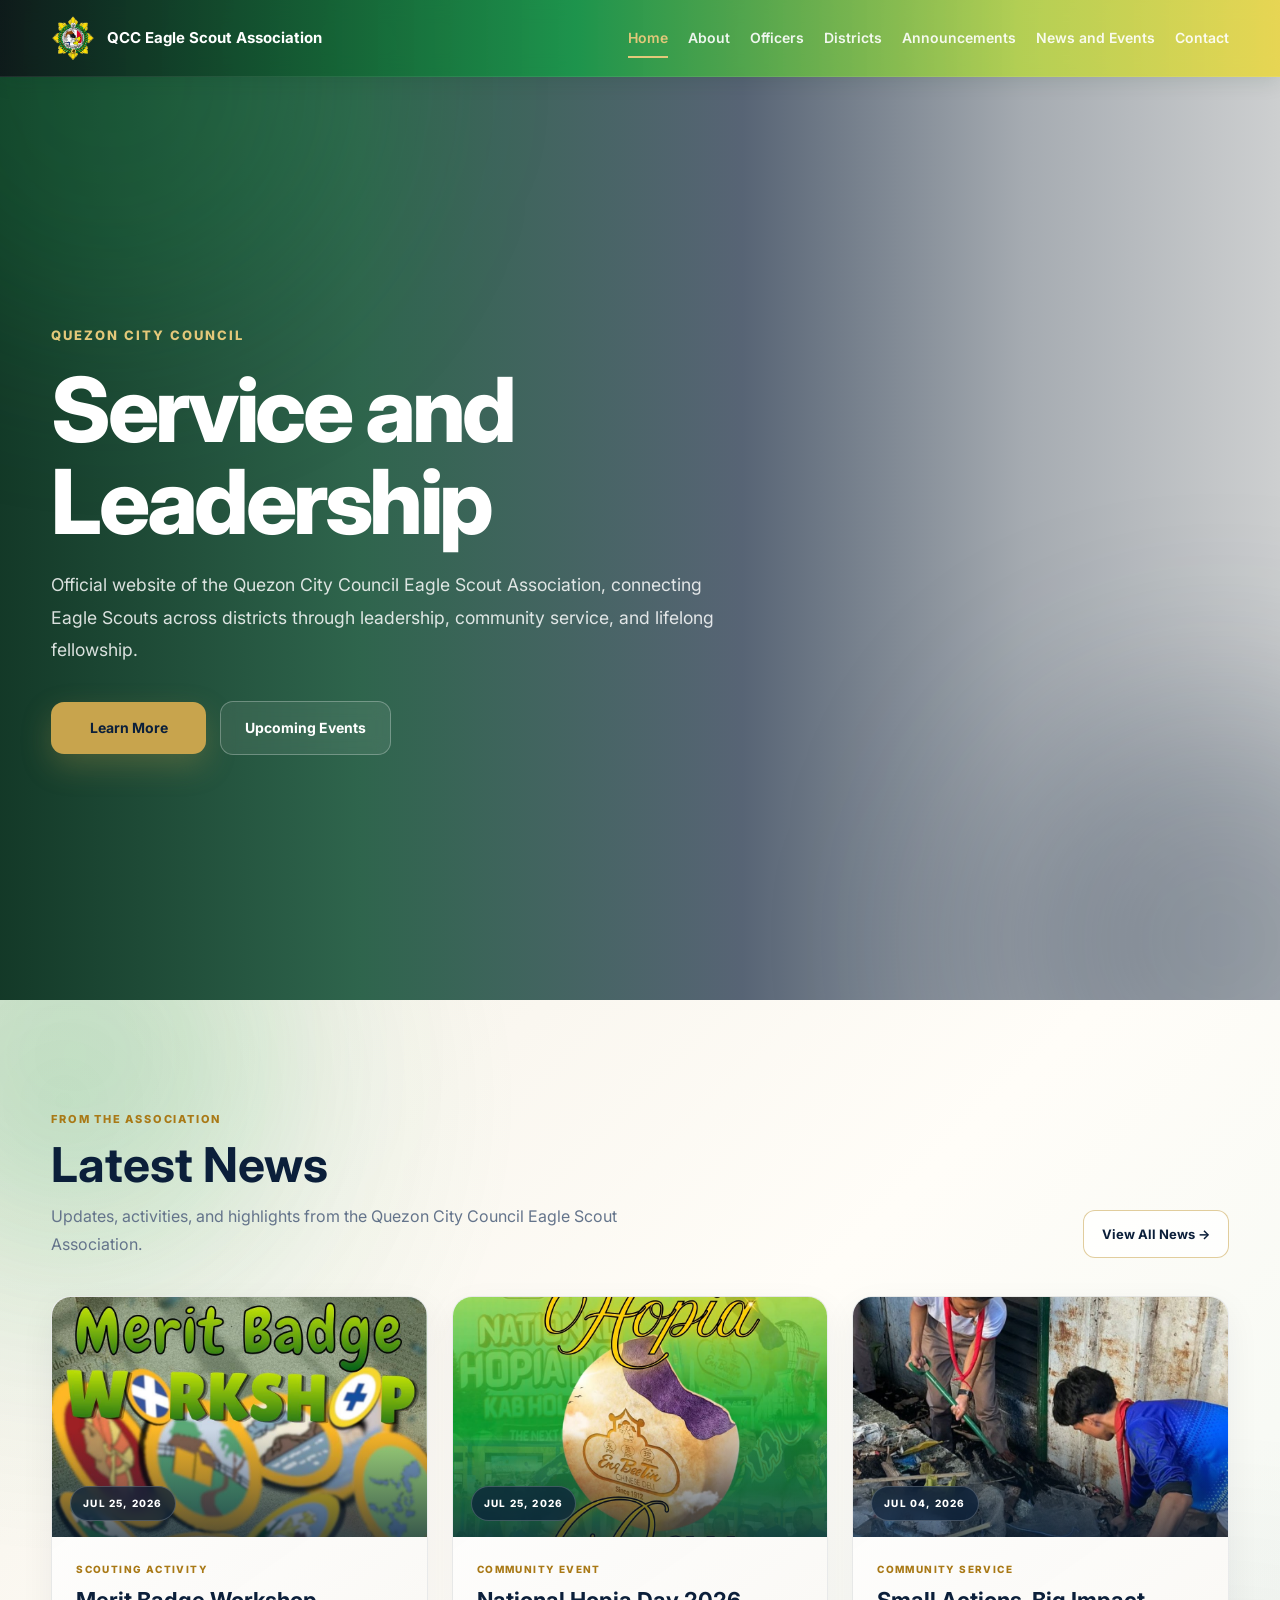
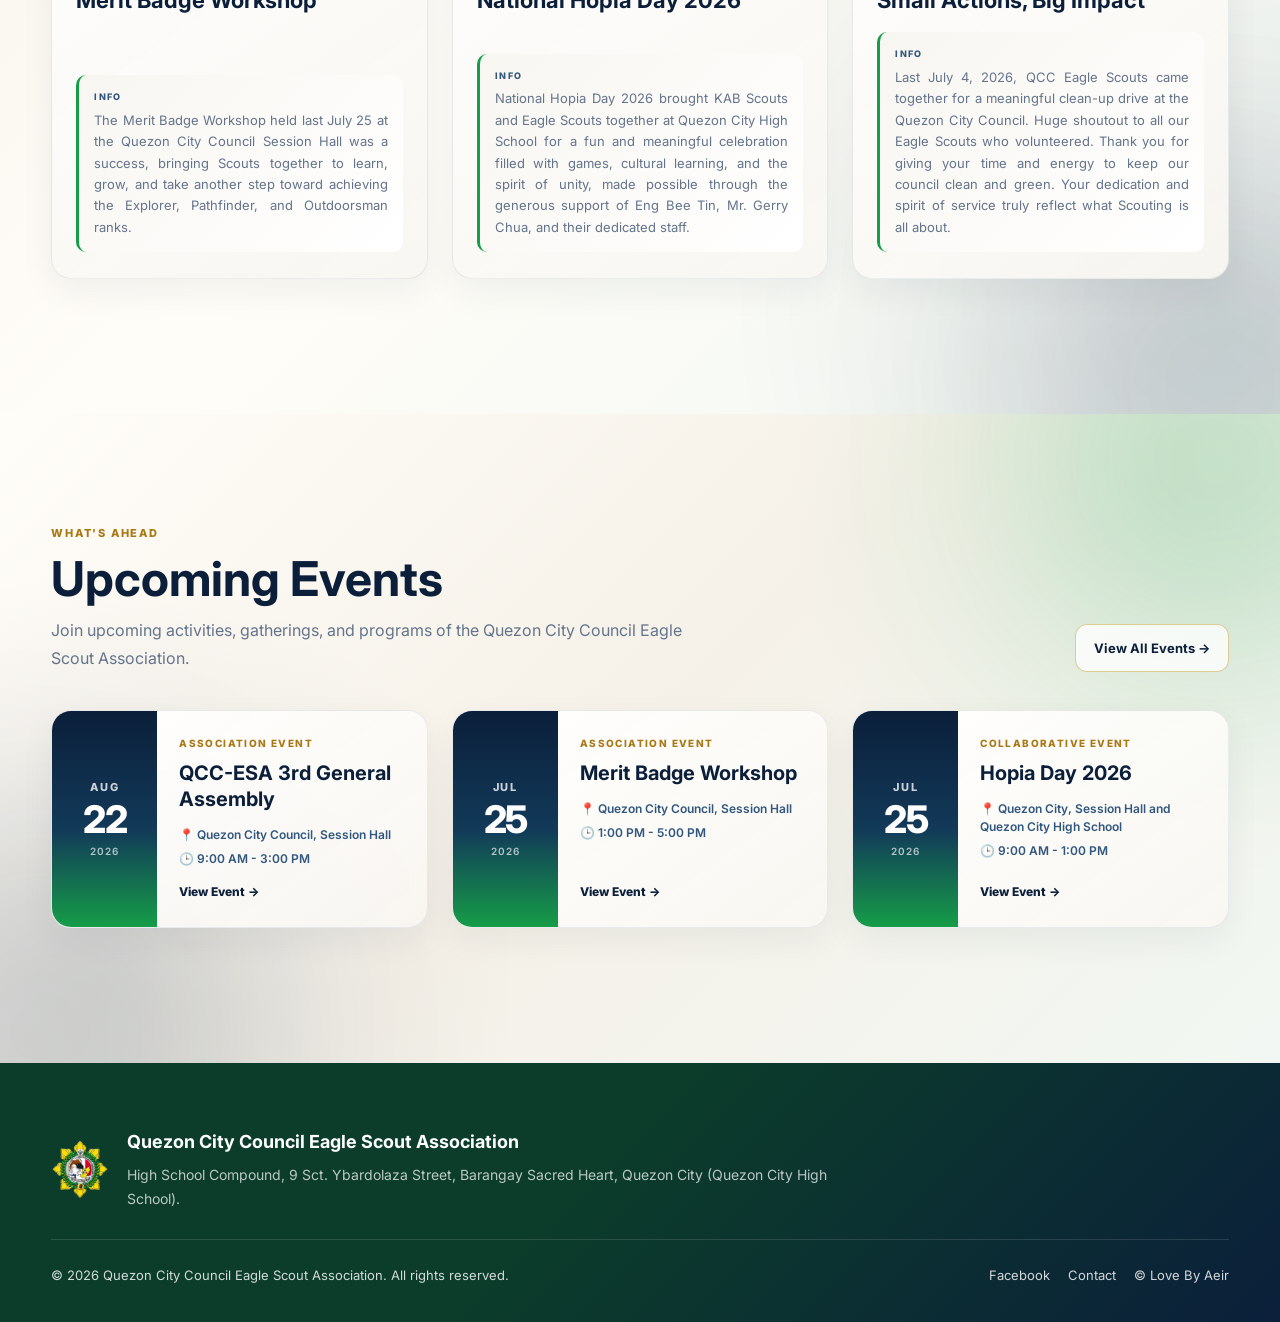
==== commit 5f12de2d: "minor fix index page" ====
--- a/index.html
+++ b/index.html
@@ -219,7 +219,7 @@
 
 
         <a
-          href="news.html"
+          href="news-and-events.html"
           class="index-news-view-all"
         >
           View All News →
@@ -432,7 +432,7 @@
           href="news-and-events.html"
           class="index-events-view-all"
         >
-          View All News and Events →
+          View All Events →
         </a>
 
       </div>
@@ -568,11 +568,11 @@
           <div class="index-event-date-box">
 
             <span class="index-event-month">
-              OCT
+              JUL
             </span>
 
             <strong class="index-event-day">
-              10
+              25
             </strong>
 
             <span class="index-event-year">
@@ -603,7 +603,7 @@
               </span>
 
             </div>
-            
+
             <a
               href="events.html"
               class="index-event-link"
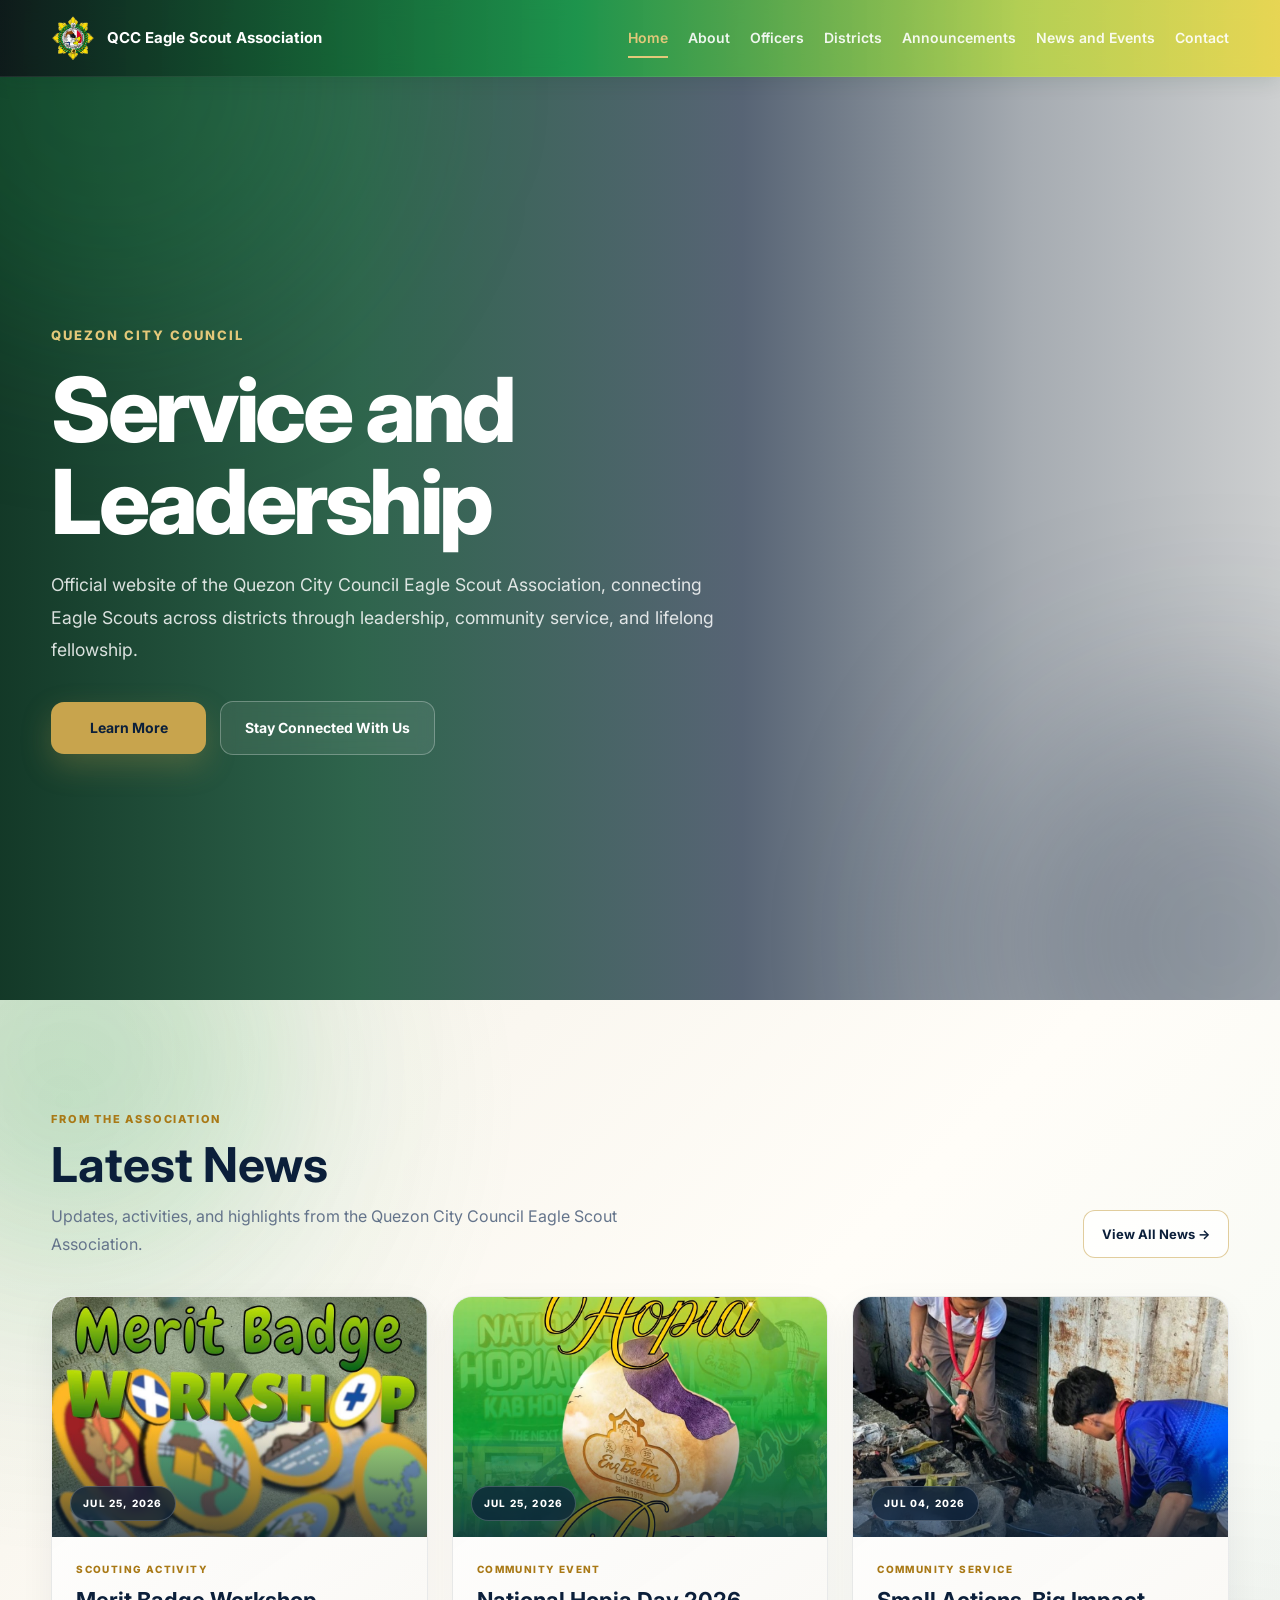
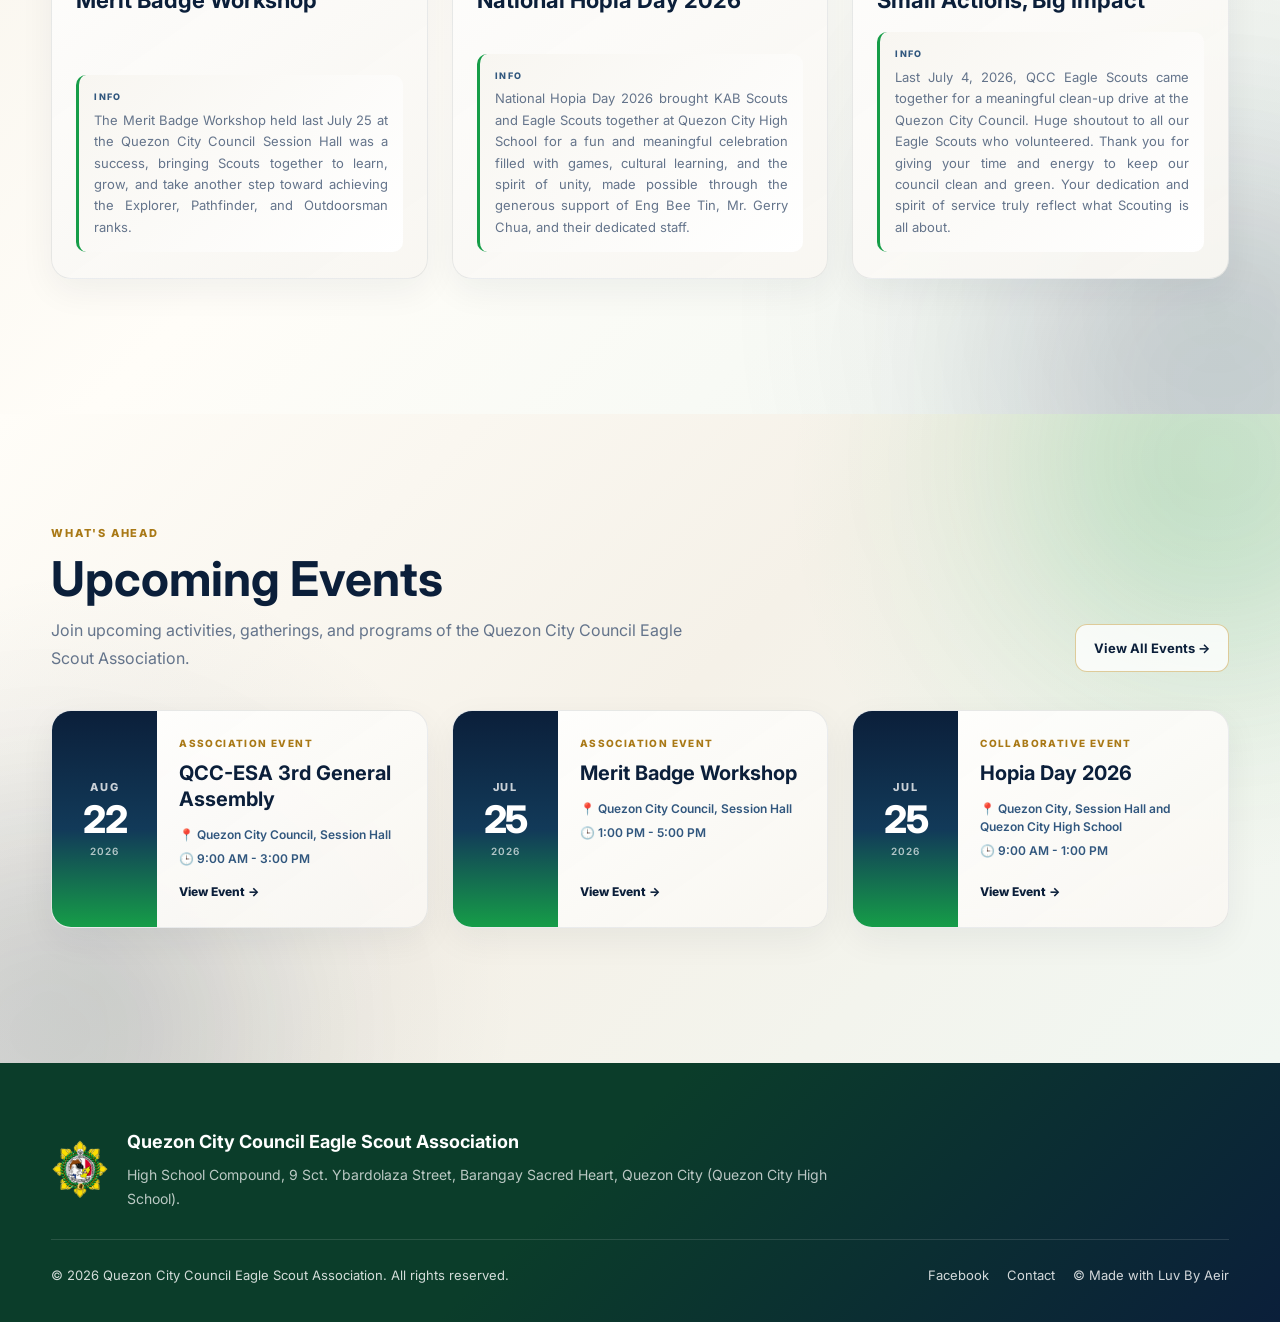
==== commit a1577509: "last minor fix index page" ====
--- a/index.html
+++ b/index.html
@@ -172,10 +172,10 @@
         </a>
 
         <a
-          href="events.html"
+          href="contact.html"
           class="index-hero-button secondary"
         >
-          Upcoming Events
+          Stay Connected With Us
         </a>
 
       </div>
@@ -695,7 +695,7 @@
           target="_blank"
           rel="noopener noreferrer"
         >
-          © Love By Aeir
+          © Made with Luv By Aeir
         </a>
 
       </div>
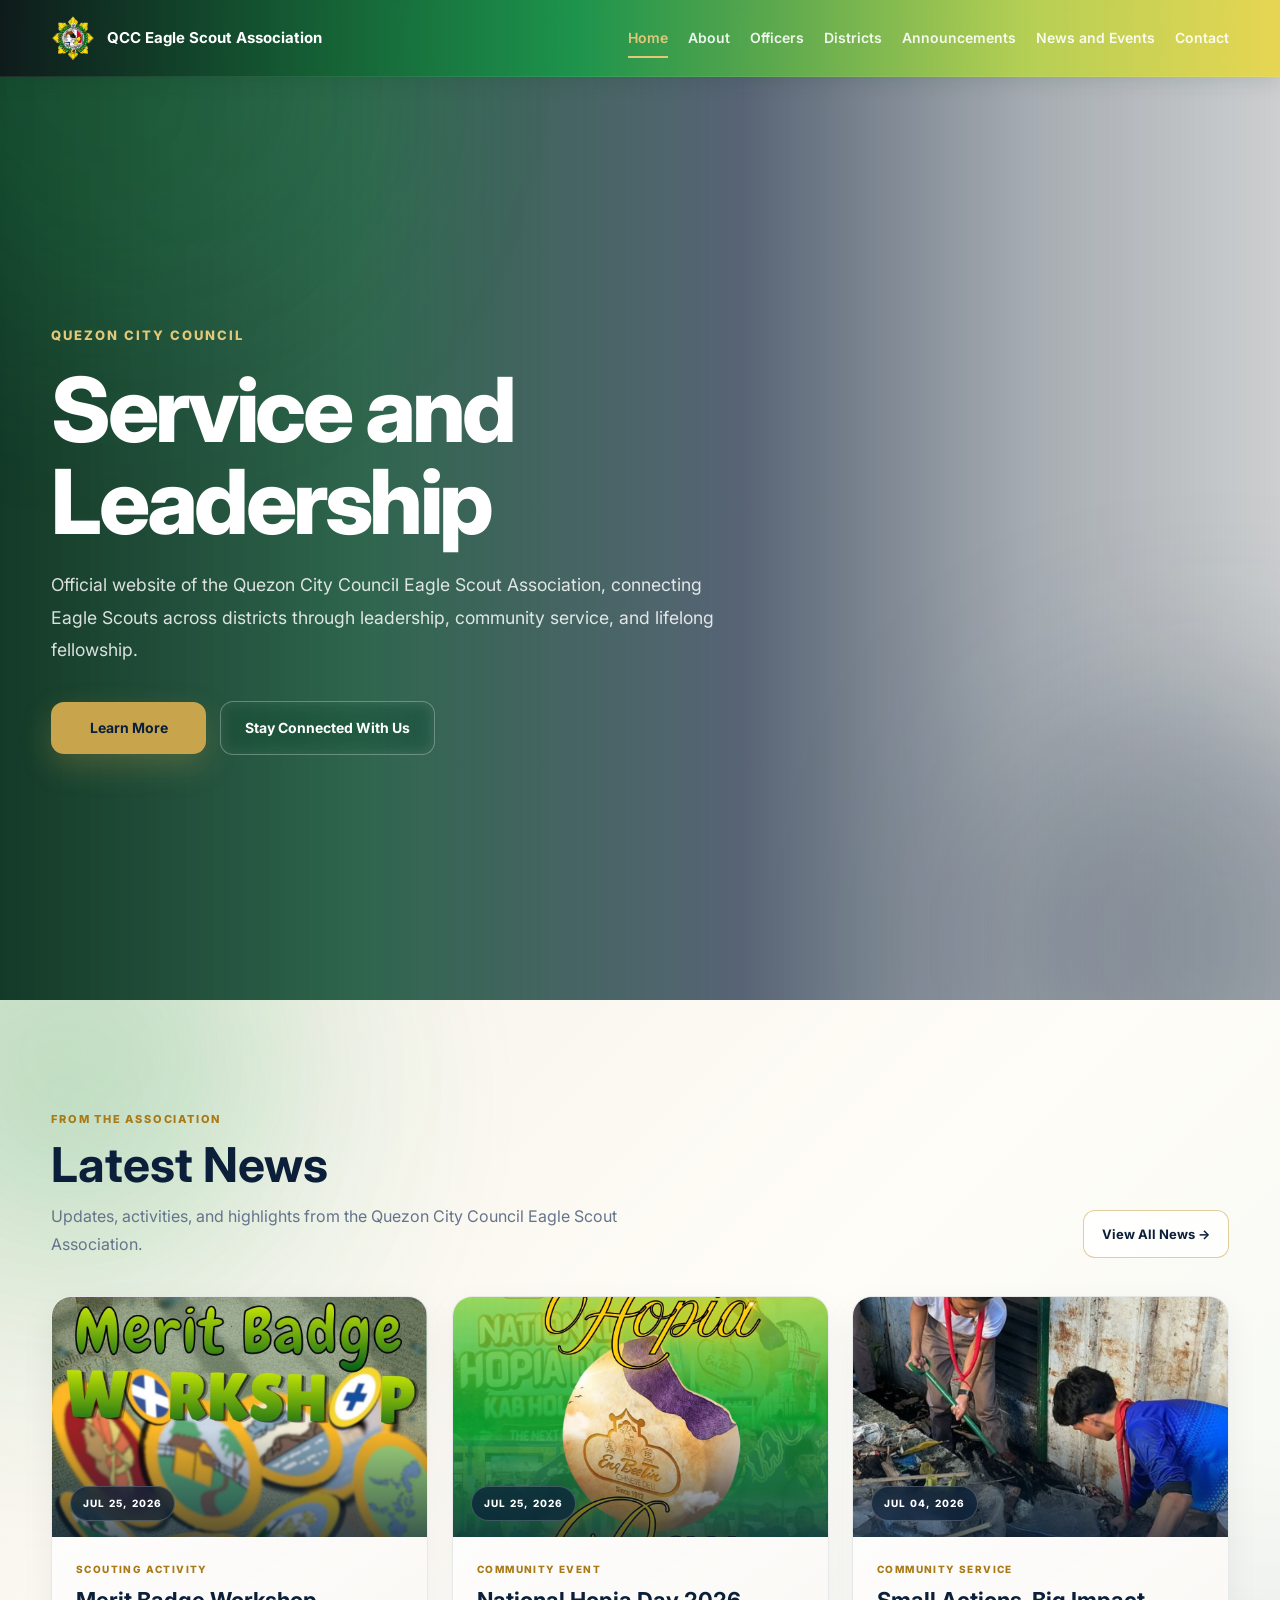
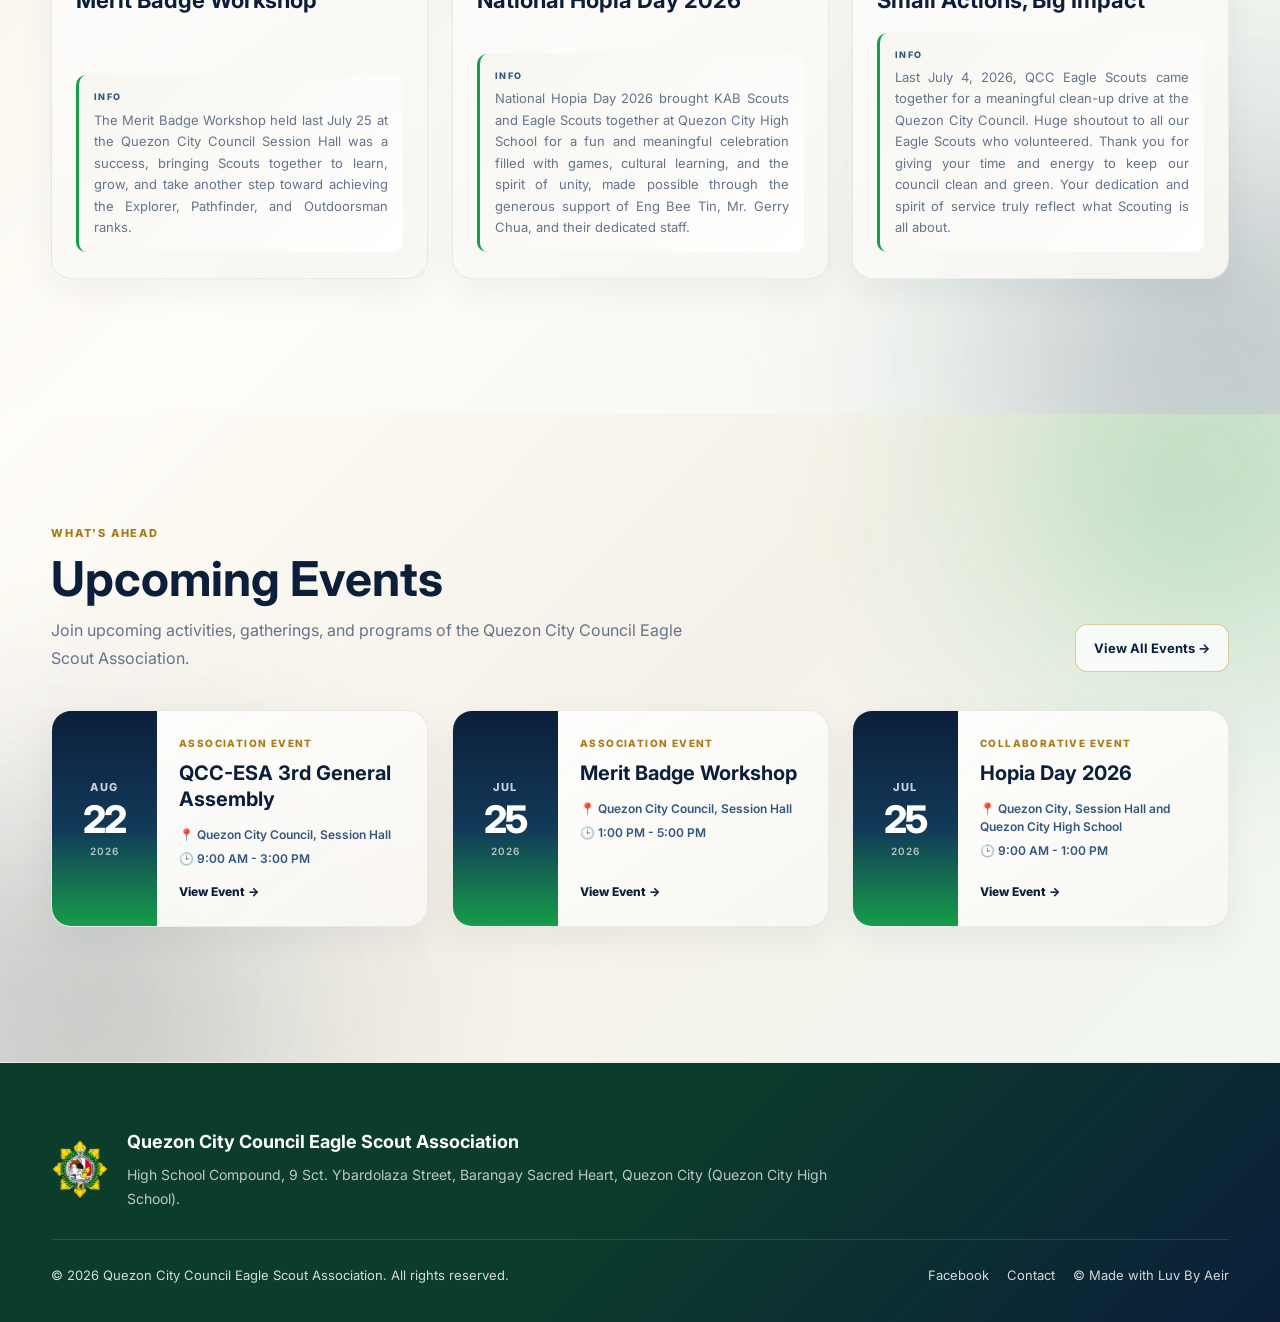
==== commit 138f0afe: "minor fix and add about page" ====
--- a/index.html
+++ b/index.html
@@ -32,6 +32,7 @@
 
 <link rel="stylesheet" href="css/navbar.css">
 <link rel="stylesheet" href="css/index.css">
+<link rel="stylesheet" href="css/animations.css">
 
 </head>
 
@@ -713,6 +714,7 @@
      ============================================================ -->
 
 <script src="js/navbar.js"></script>
+<script src="js/style.js"></script>
 
 
 </body>
--- a/css/animations.css
+++ b/css/animations.css
@@ -0,0 +1,122 @@
+/* ============================================================
+   GLOBAL SCROLL REVEAL
+   ============================================================ */
+
+.scroll-reveal {
+    opacity: 0;
+
+    transform:
+        translateY(45px);
+
+    transition:
+        opacity 0.8s ease,
+        transform 0.8s cubic-bezier(0.22, 1, 0.36, 1);
+
+    transition-delay:
+        var(--reveal-delay, 0ms);
+
+    will-change:
+        opacity,
+        transform;
+}
+
+
+/* ============================================================
+   VISIBLE STATE
+   ============================================================ */
+
+.scroll-reveal.is-visible {
+    opacity: 1;
+
+    transform:
+        translateY(0);
+}
+
+
+/* ============================================================
+   DIFFERENT EFFECT FOR HERO SECTIONS
+   ============================================================ */
+
+main section:first-child {
+    --hero-reveal-distance: 0px;
+}
+
+
+/* ============================================================
+   CARDS
+   ============================================================ */
+
+.index-news-card.scroll-reveal,
+.index-event-card.scroll-reveal {
+    transform:
+        translateY(40px)
+        scale(0.98);
+}
+
+
+.index-news-card.scroll-reveal.is-visible,
+.index-event-card.scroll-reveal.is-visible {
+    transform:
+        translateY(0)
+        scale(1);
+}
+
+
+/* ============================================================
+   PREAMBLE / LARGE FEATURE CARDS
+   ============================================================ */
+
+.about-preamble-card.scroll-reveal {
+    transform:
+        translateY(50px)
+        scale(0.97);
+}
+
+
+.about-preamble-card.scroll-reveal.is-visible {
+    transform:
+        translateY(0)
+        scale(1);
+}
+
+
+/* ============================================================
+   FOOTER
+   ============================================================ */
+
+.site-footer.scroll-reveal {
+    transform:
+        translateY(30px);
+}
+
+
+/* ============================================================
+   ACCESSIBILITY
+   ============================================================ */
+
+@media (prefers-reduced-motion: reduce) {
+
+    .scroll-reveal,
+    .scroll-reveal.is-visible,
+    .index-news-card.scroll-reveal,
+    .index-news-card.scroll-reveal.is-visible,
+    .index-event-card.scroll-reveal,
+    .index-event-card.scroll-reveal.is-visible,
+    .about-preamble-card.scroll-reveal,
+    .about-preamble-card.scroll-reveal.is-visible {
+        opacity: 1;
+
+        transform: none;
+
+        transition: none;
+    }
+
+}
+/* ============================================================
+   FOOTER
+   ============================================================ */
+
+.site-footer.scroll-reveal {
+    transform:
+        translateY(30px);
+}
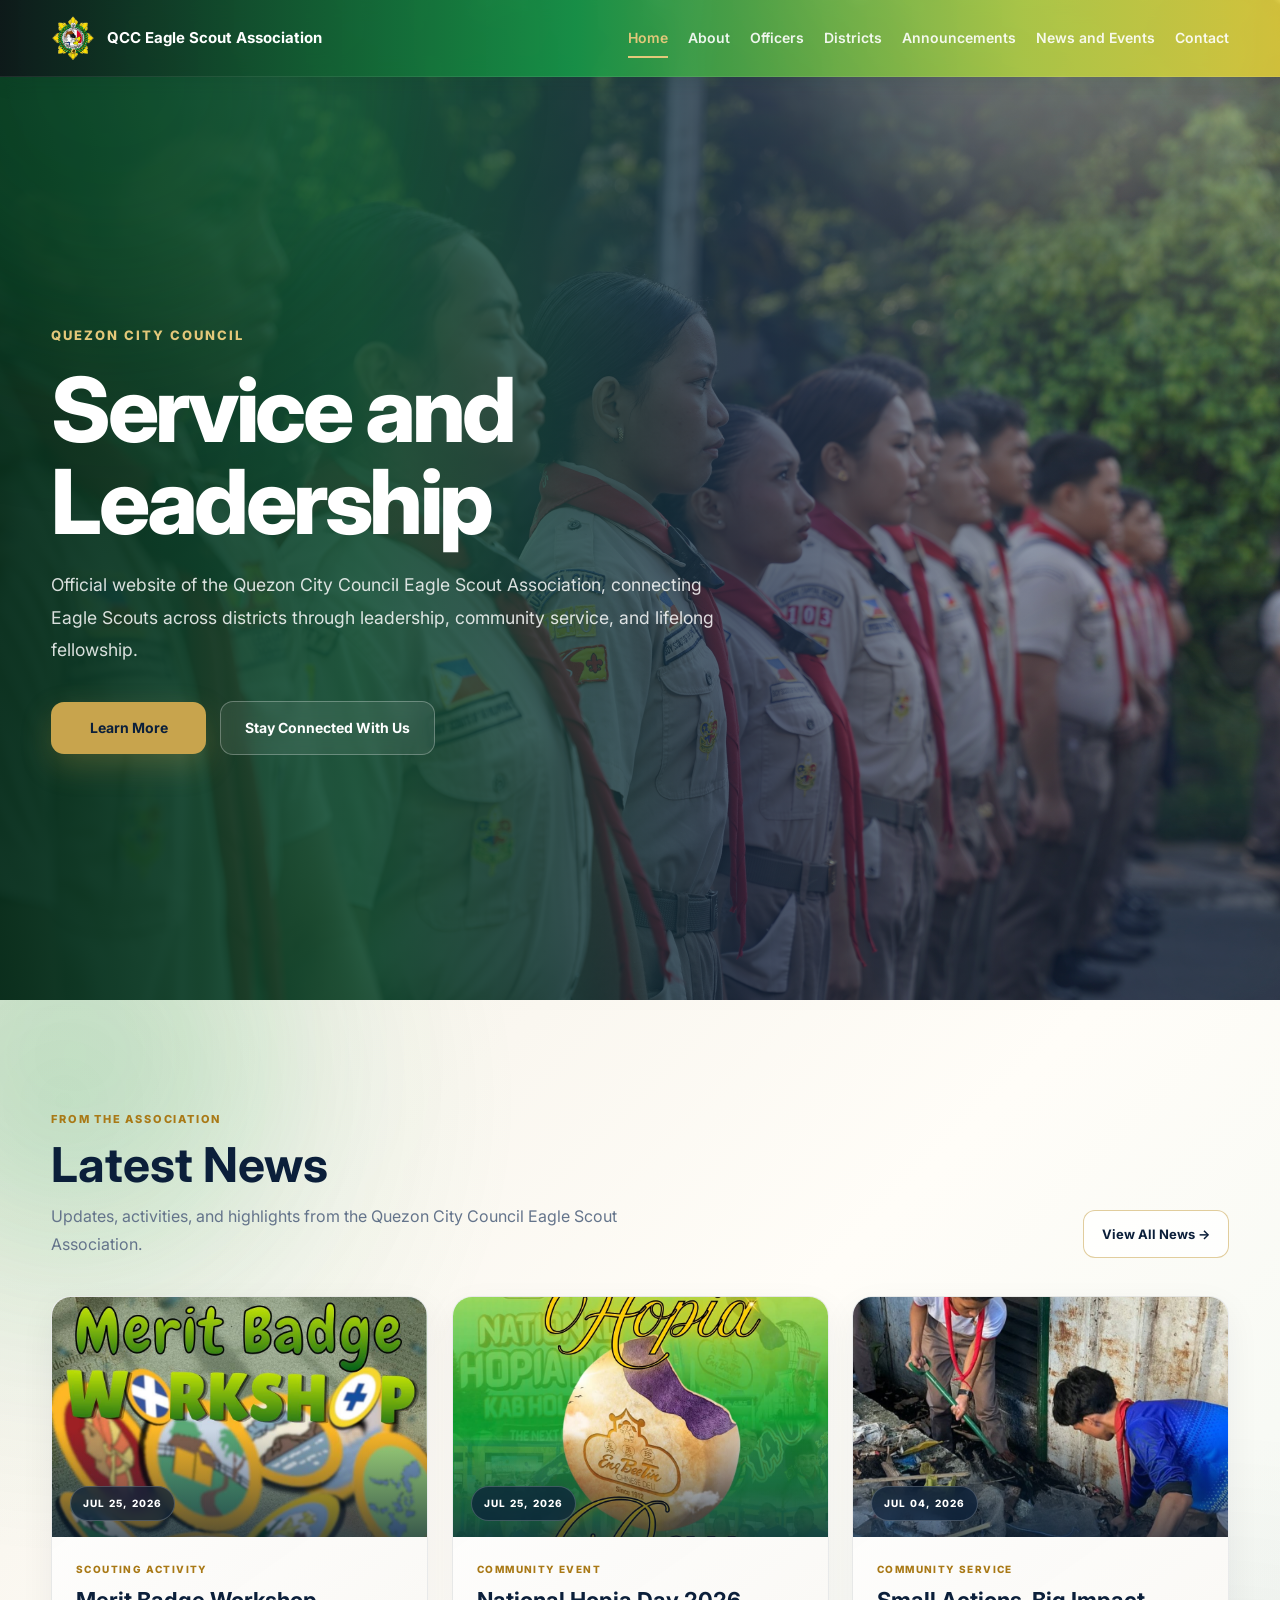
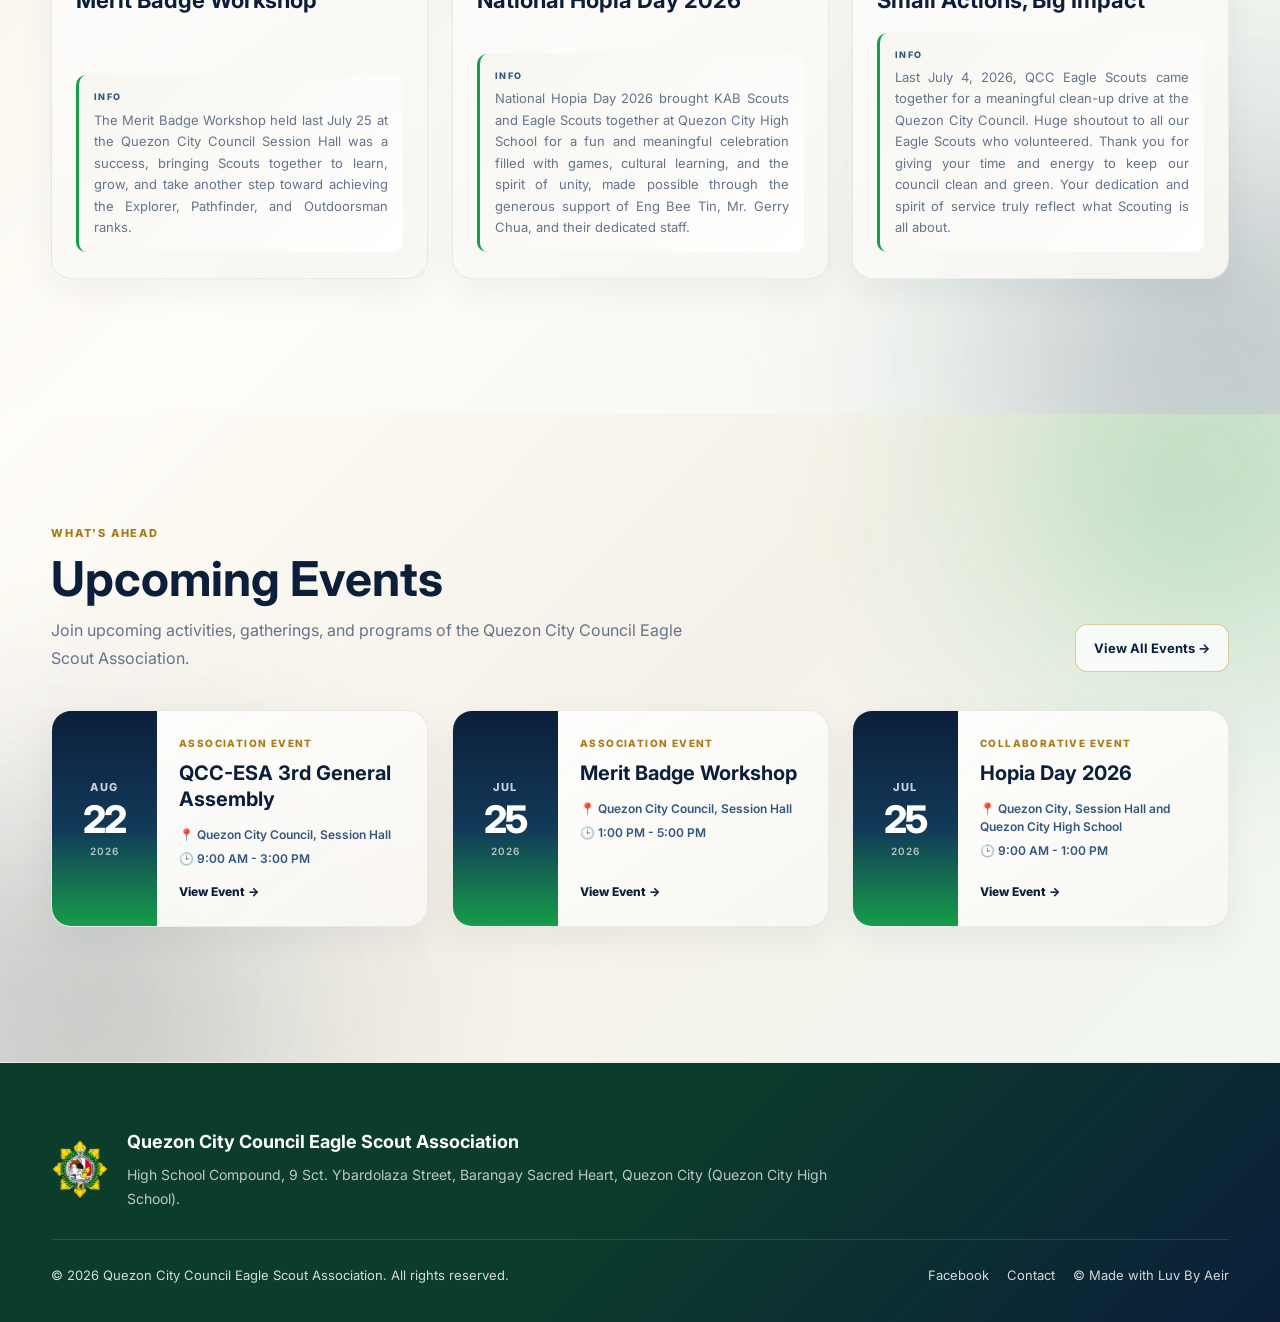
==== commit 56f10232: "new pages" ====
--- a/index.html
+++ b/index.html
@@ -105,7 +105,7 @@
         Districts
       </a>
 
-      <a href="announcements.html">
+      <a href="anu.html">
         Announcements
       </a>
 
